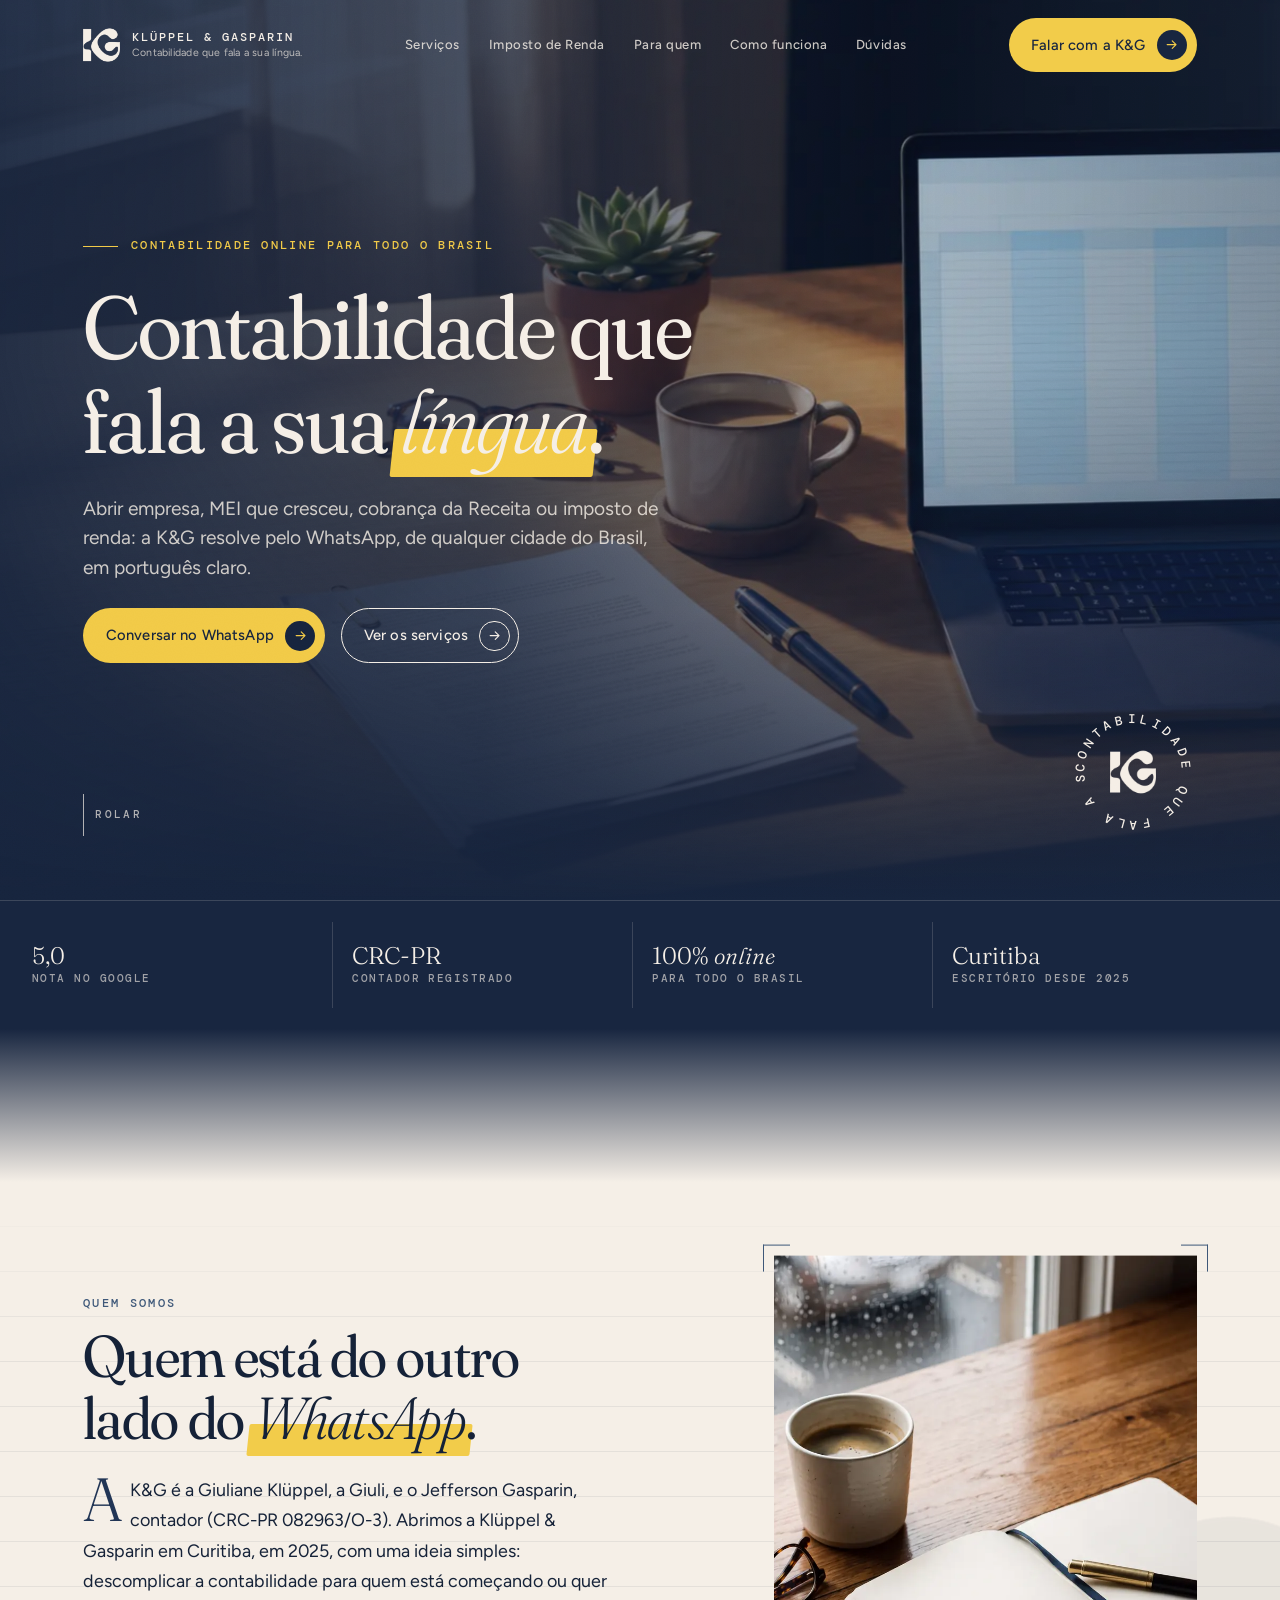
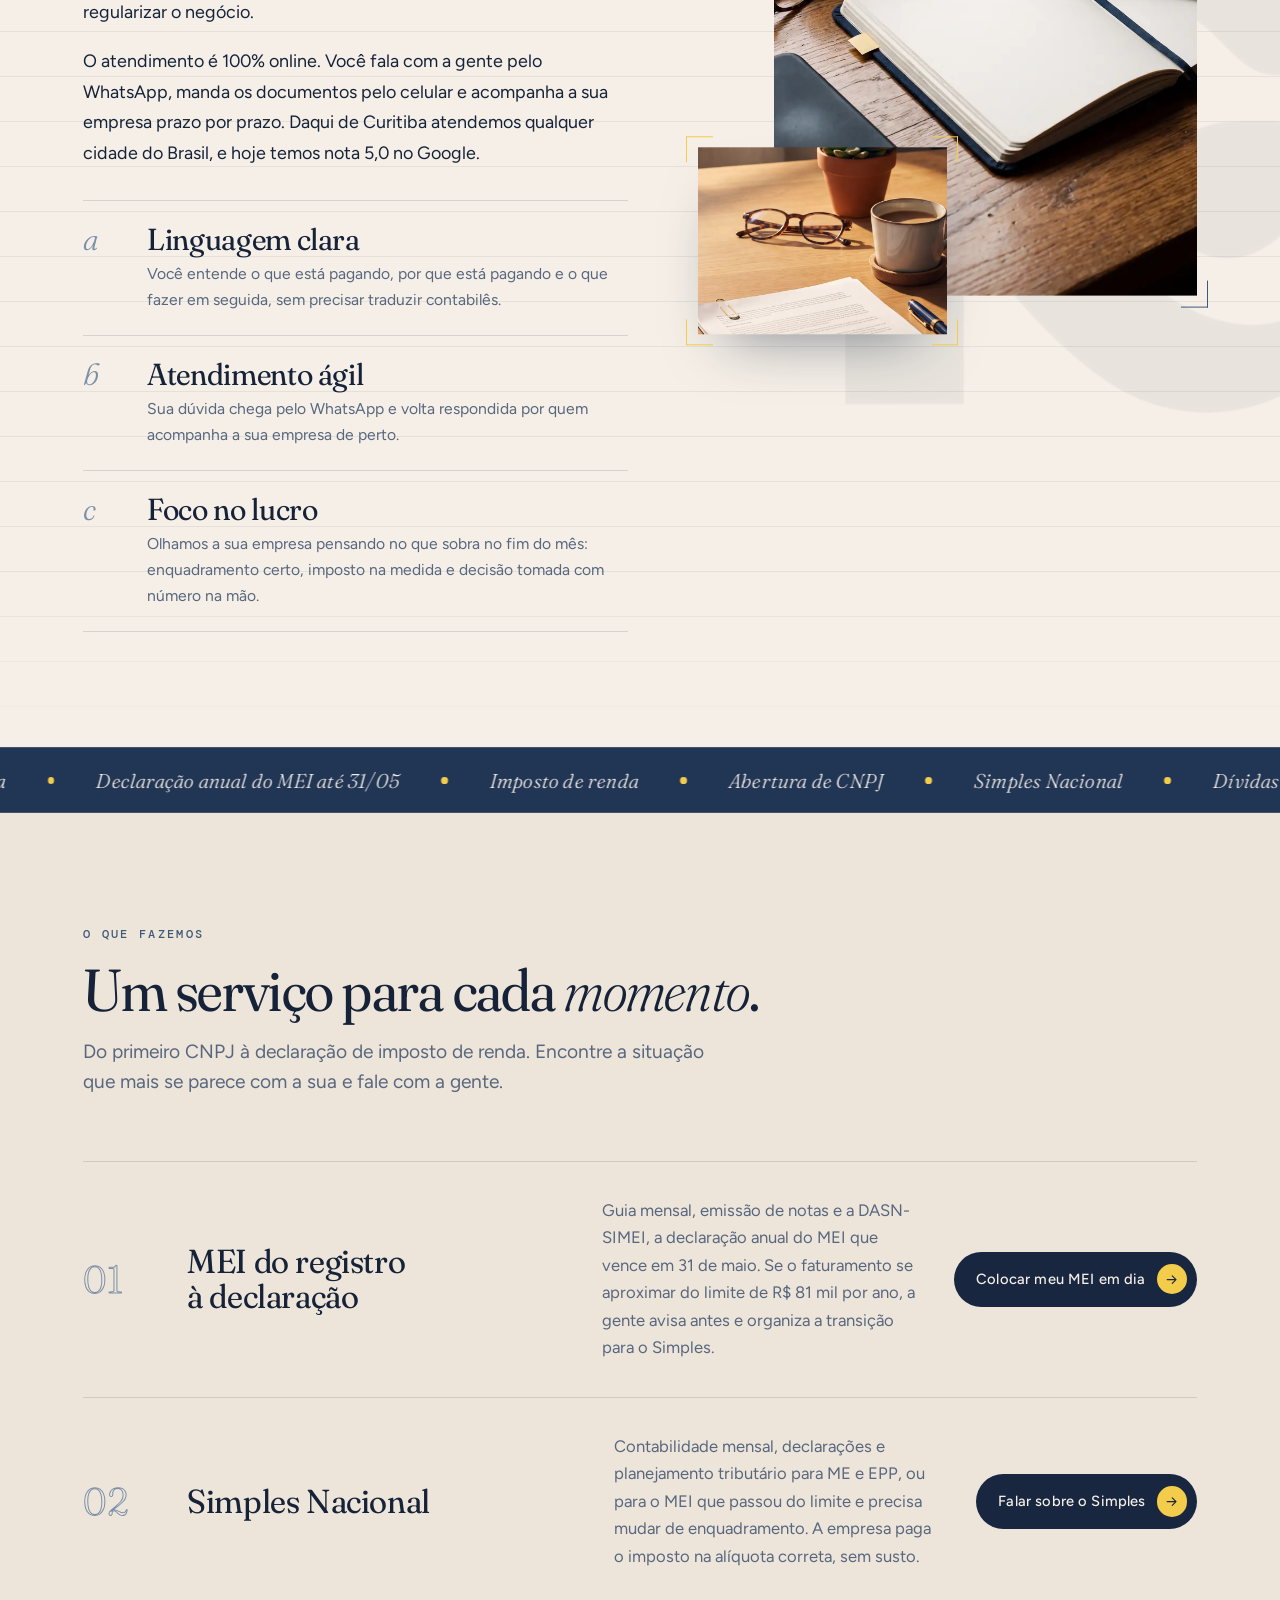
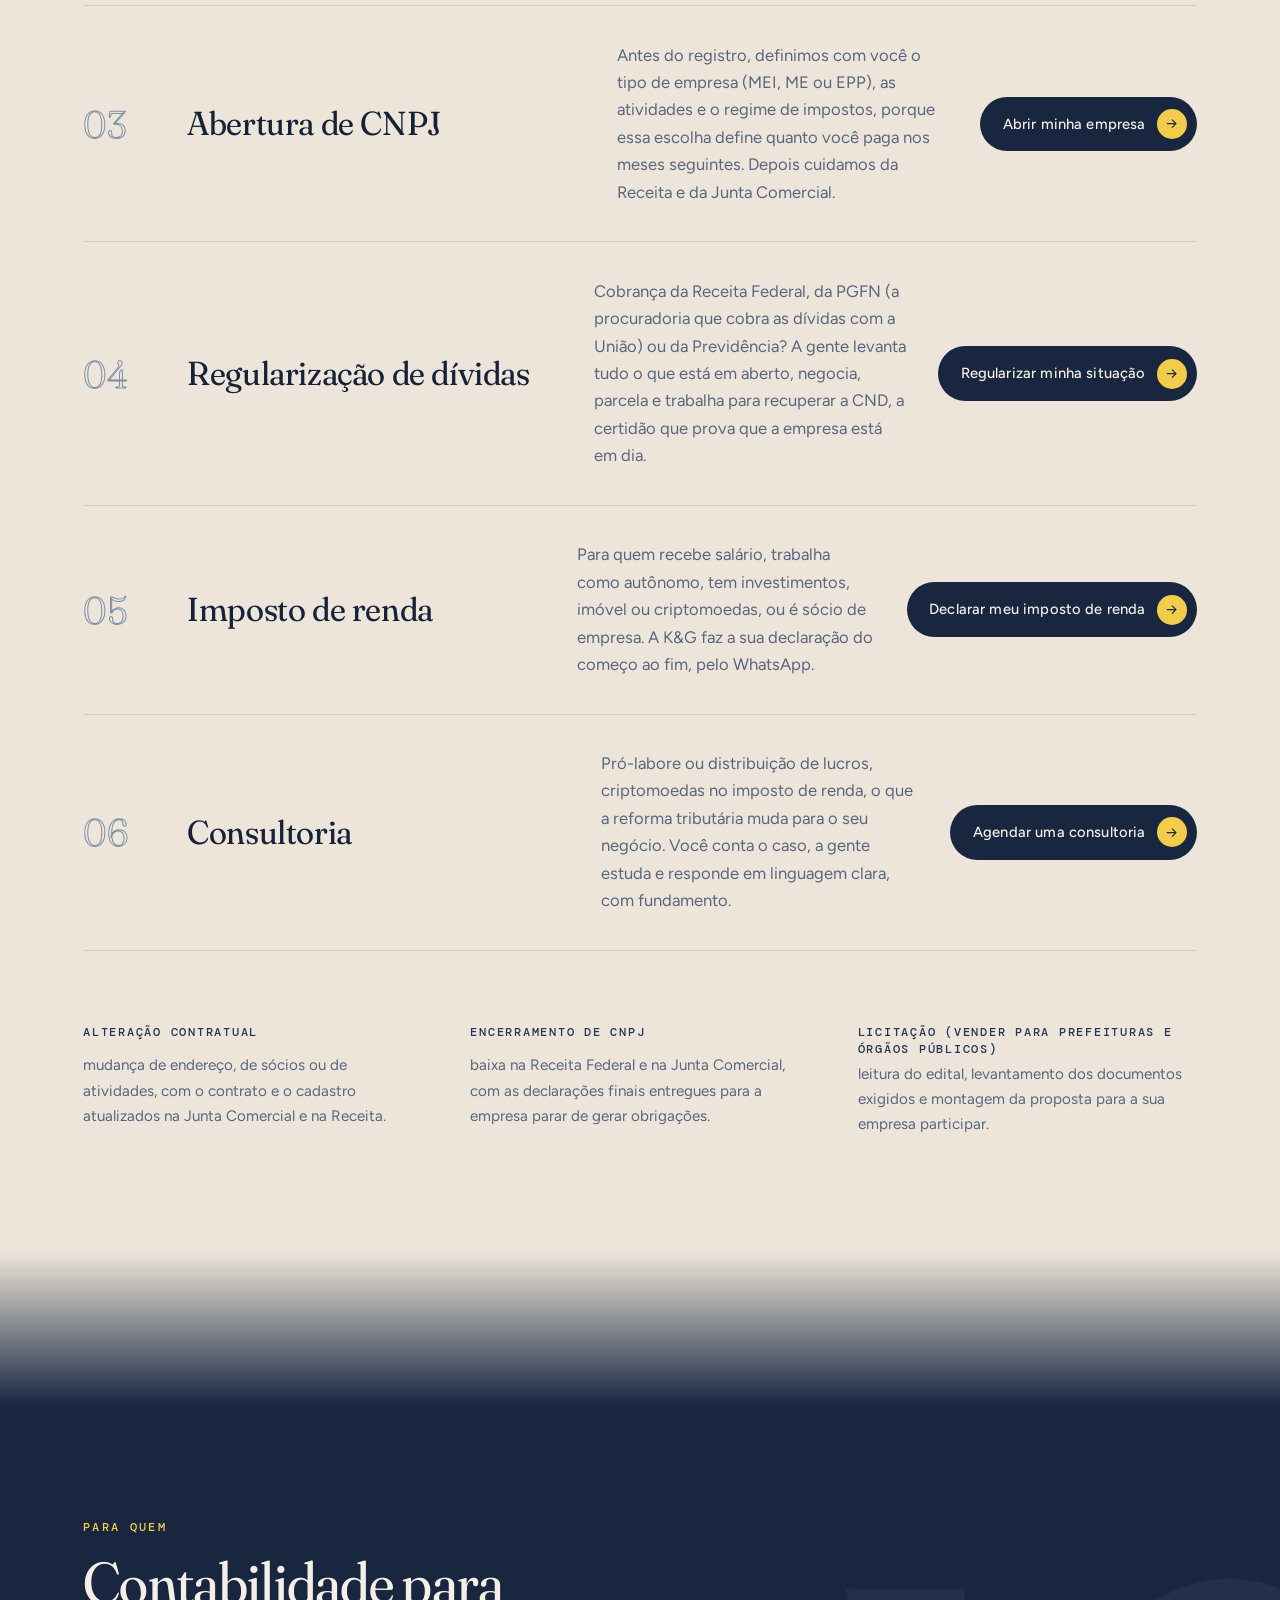
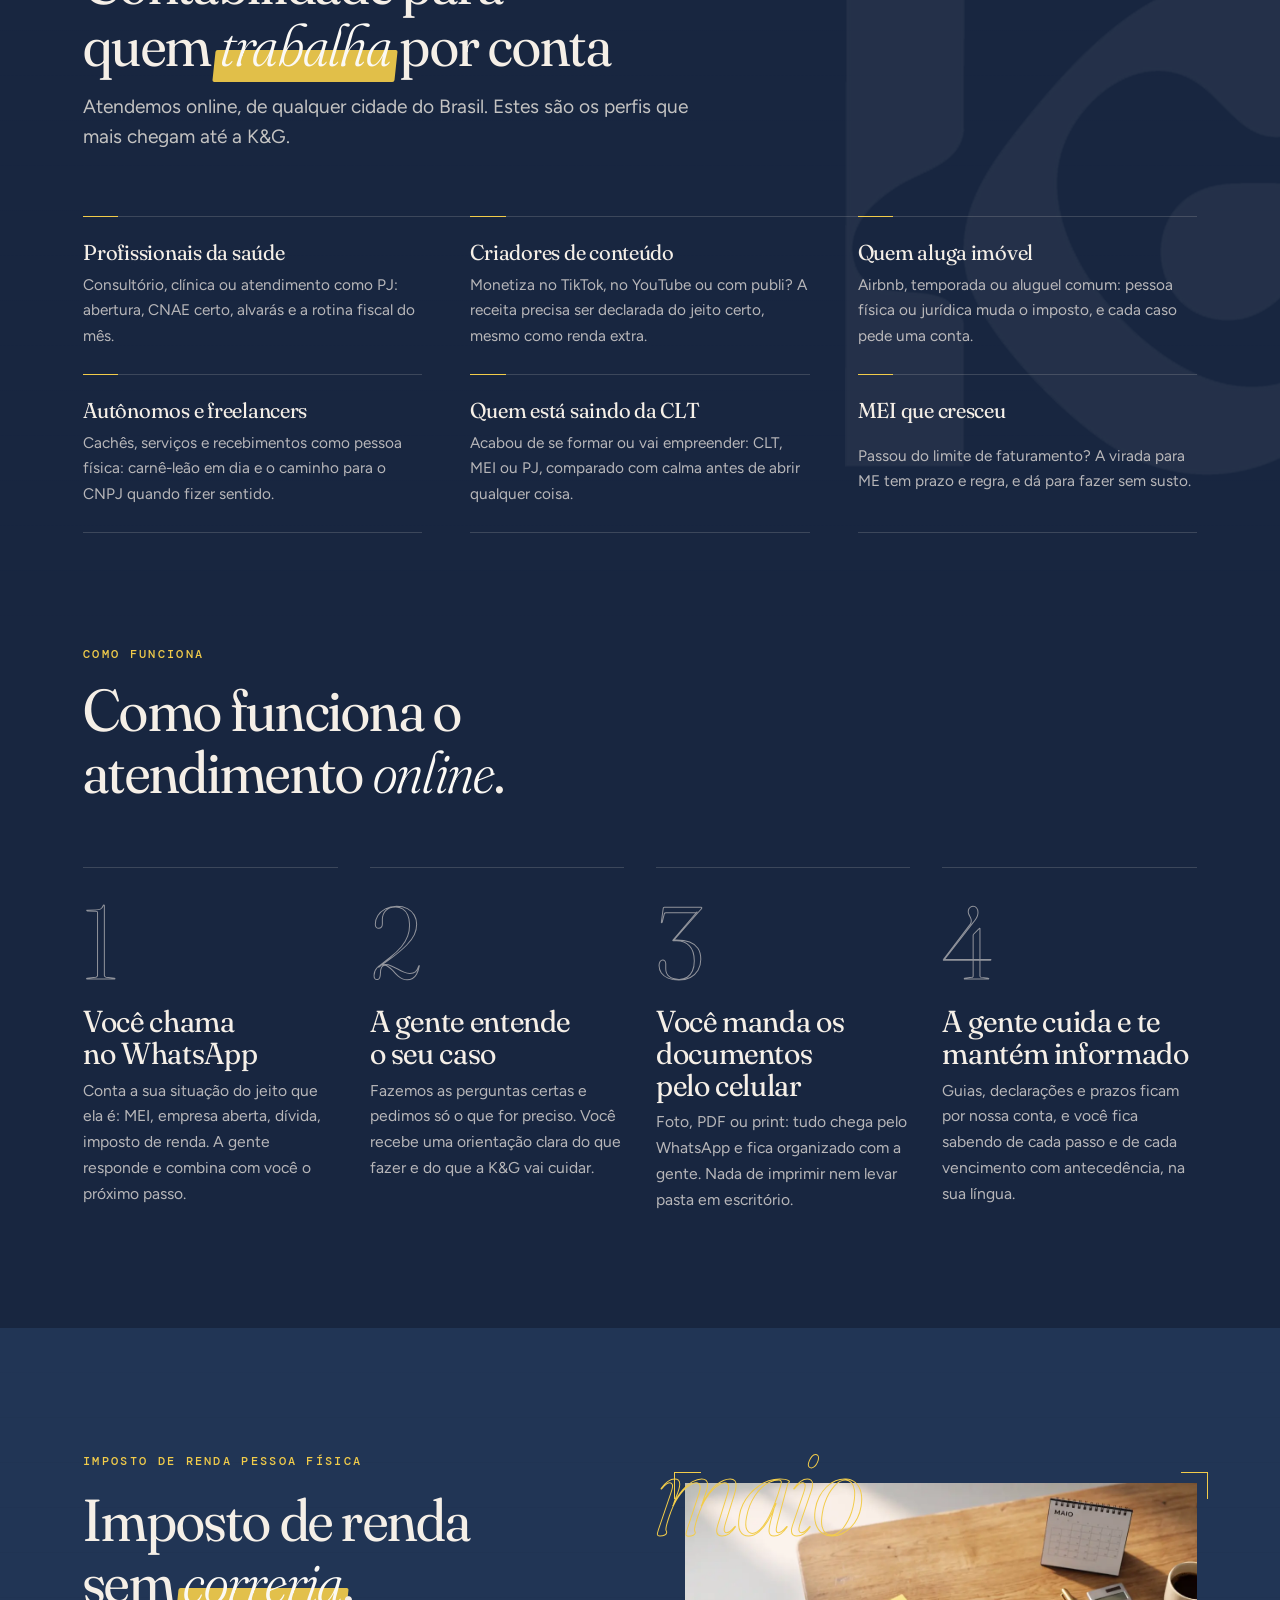
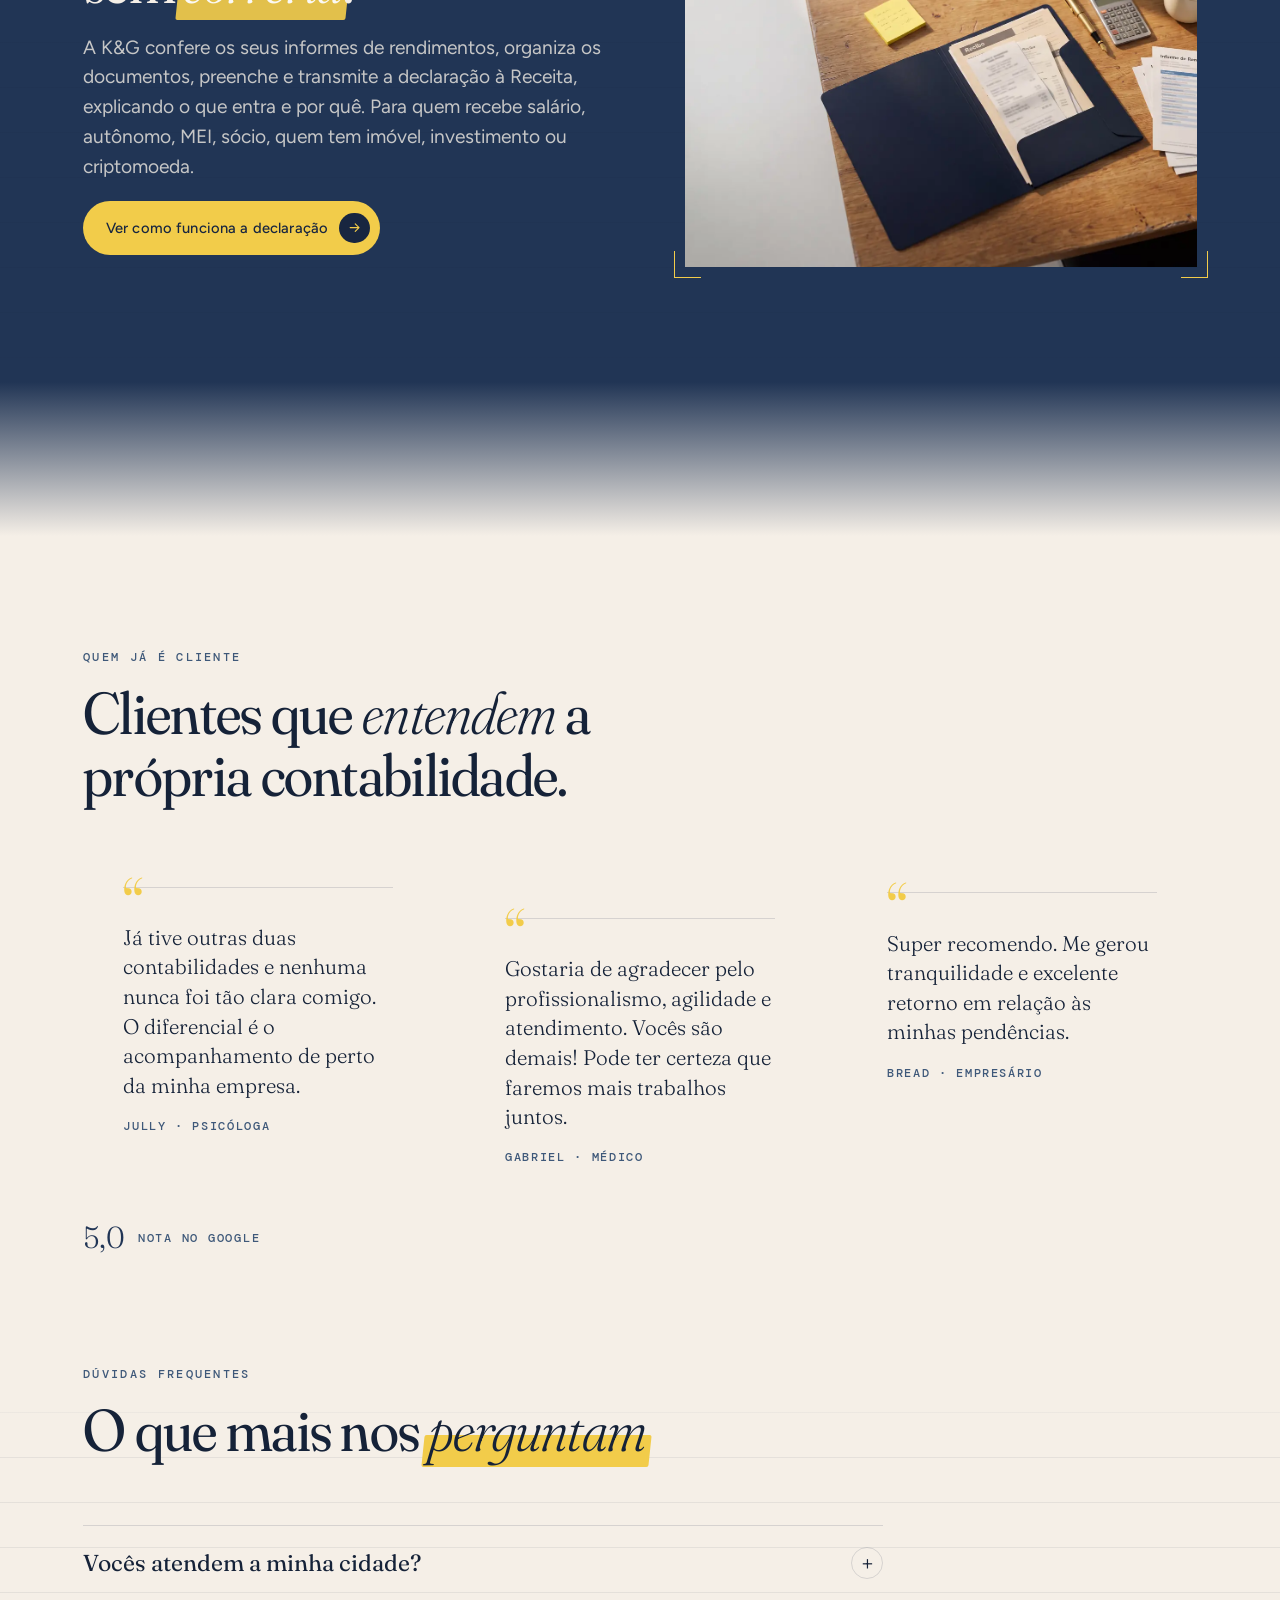
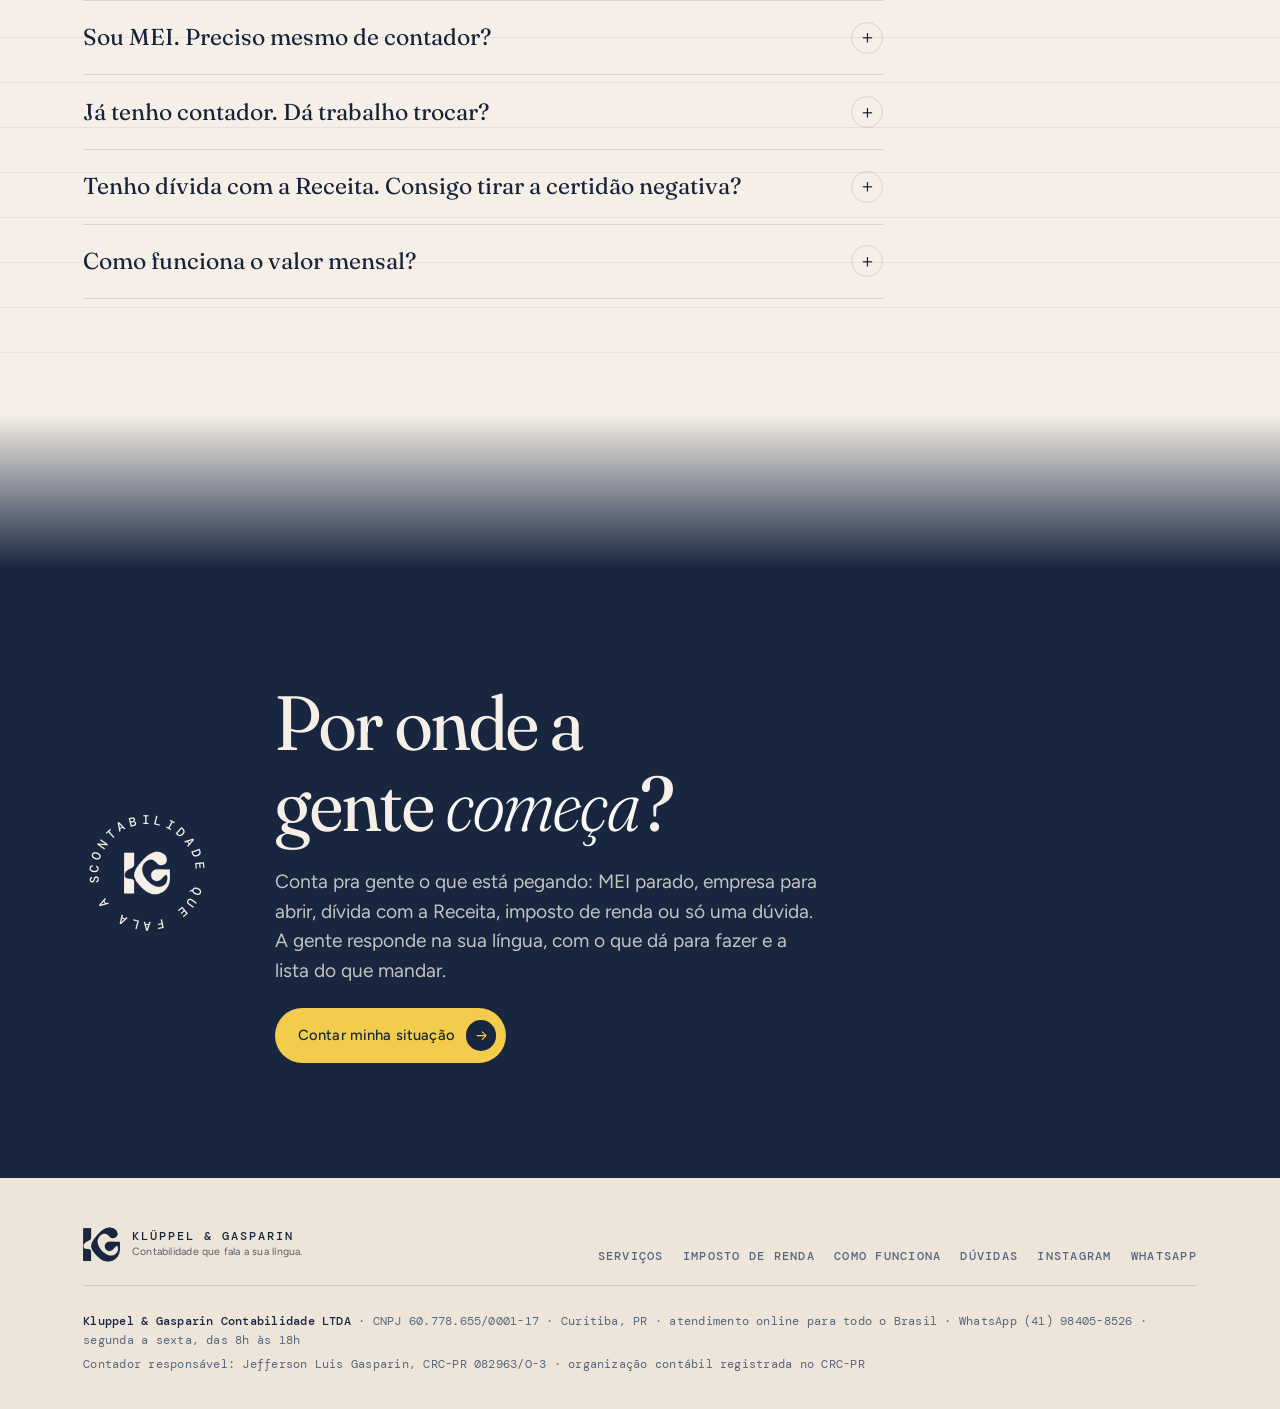
==== index.html @ c451a46c "Site K&G Contabilidade: home e página de Imposto de Renda Co-Authored-By: Claude Fable 5.1 <noreply@" ====
<!DOCTYPE html>
<html lang="pt-BR" class="no-js">
<head>
<meta charset="utf-8">
<meta name="viewport" content="width=device-width, initial-scale=1, viewport-fit=cover">
<title>Klüppel &amp; Gasparin | Contabilidade online, MEI e Simples</title>
<meta name="description" content="Contabilidade que fala a sua língua. CNPJ, MEI, Simples Nacional, dívidas com a Receita e imposto de renda, com atendimento online para todo o Brasil.">
<meta name="robots" content="noindex, nofollow">
<link rel="canonical" href="https://www.kgcontabilidade.com/">
<meta property="og:type" content="website">
<meta property="og:locale" content="pt_BR">
<meta property="og:site_name" content="Klüppel &amp; Gasparin Contabilidade">
<meta property="og:title" content="Klüppel &amp; Gasparin | Contabilidade online, MEI e Simples">
<meta property="og:description" content="Contabilidade que fala a sua língua. CNPJ, MEI, Simples Nacional, dívidas com a Receita e imposto de renda, com atendimento online para todo o Brasil.">
<meta property="og:image" content="https://www.kgcontabilidade.com/assets/img/og.jpg">
<meta property="og:url" content="https://www.kgcontabilidade.com/">
<meta name="twitter:card" content="summary_large_image">
<meta name="theme-color" content="#182640">
<link rel="icon" href="./assets/img/favicon.png" type="image/png">
<link rel="preconnect" href="https://fonts.googleapis.com">
<link rel="preconnect" href="https://fonts.gstatic.com" crossorigin>
<link rel="stylesheet" href="https://fonts.googleapis.com/css2?family=Fraunces:ital,opsz,wght,SOFT@0,9..144,300..600,0..100;1,9..144,300..600,0..100&family=Figtree:wght@400;500;600&family=DM+Mono:wght@400;500&display=swap">
<link rel="stylesheet" href="./assets/site.css">
<script>document.documentElement.classList.replace('no-js','js')</script>
<script type="application/ld+json">{"@context":"https://schema.org","@type":"AccountingService","name":"Klüppel & Gasparin Contabilidade","legalName":"Kluppel & Gasparin Contabilidade LTDA","url":"https://www.kgcontabilidade.com/","telephone":"+55 41 98405-8526","areaServed":"BR","address":{"@type":"PostalAddress","addressLocality":"Curitiba","addressRegion":"PR","addressCountry":"BR"},"sameAs":["https://www.instagram.com/kg.contabilidade/"]}</script>
</head>
<body>
<div class="grao" aria-hidden="true"></div>
<div class="intro" aria-hidden="true"><div><img class="mono" src="./assets/img/monograma-marfim.png" alt=""><i></i></div></div>
<header class="topo">
  <div class="wrap">
    <a class="logo" href="./" aria-label="Klüppel &amp; Gasparin Contabilidade, início">
      <img src="./assets/img/monograma-marfim.png" alt="">
      <b>Klüppel &amp; Gasparin<small>Contabilidade que fala a sua língua.</small></b>
    </a>
    <nav class="menu" aria-label="Seções">
      <a href="./#servicos">Serviços</a>
      <a href="./imposto-de-renda/">Imposto de Renda</a>
      <a href="./#para-quem">Para quem</a>
      <a href="./#como-funciona">Como funciona</a>
      <a href="./#duvidas">Dúvidas</a>
    </nav>
    <a href="https://wa.me/5541984058526?text=Oi%2C%20K%26G%21%20Quero%20conversar%20sobre%20a%20contabilidade%20do%20meu%20neg%C3%B3cio." class="btn btn-amarelo" target="_blank" rel="noopener">Falar com a K&amp;G<i><svg viewBox="0 0 24 24" fill="none" stroke="currentColor" stroke-width="1.8" stroke-linecap="round" stroke-linejoin="round"><path d="M5 12h14M13 6l6 6-6 6"/></svg></i></a>
  </div>
</header>

<main>
<section class="hero" id="inicio">
  <div class="hero-foto"><picture><source media="(max-width: 760px)" srcset="./assets/img/hero-celular.webp" type="image/webp"><source media="(max-width: 760px)" srcset="./assets/img/hero-celular.jpg"><source srcset="./assets/img/hero-2560.webp 2560w, ./assets/img/hero-1600.webp 1600w" sizes="100vw" type="image/webp"><img src="./assets/img/hero-2560.jpg" srcset="./assets/img/hero-2560.jpg 2560w, ./assets/img/hero-1600.jpg 1600w" sizes="100vw" alt="Mesa de trabalho com notebook aberto numa planilha, documentos, caneta e café" fetchpriority="high"></picture></div>
  <div class="hero-veu"></div>
  <div class="wrap">
    <p class="rotulo">Contabilidade online para todo o Brasil</p>
    <h1>Contabilidade que fala a sua <em class="marca">língua</em>.</h1>
    <p class="lead">Abrir empresa, MEI que cresceu, cobrança da Receita ou imposto de renda: a K&amp;G resolve pelo WhatsApp, de qualquer cidade do Brasil, em português claro.</p>
    <div class="hero-acoes">
      <a href="https://wa.me/5541984058526?text=Oi%2C%20K%26G%21%20Cheguei%20pelo%20site%20e%20ainda%20n%C3%A3o%20sei%20em%20qual%20servi%C3%A7o%20o%20meu%20caso%20se%20encaixa.%20Posso%20contar%20a%20minha%20situa%C3%A7%C3%A3o%20para%20voc%C3%AAs%20me%20orientarem%3F" class="btn btn-amarelo" target="_blank" rel="noopener">Conversar no WhatsApp<i><svg viewBox="0 0 24 24" fill="none" stroke="currentColor" stroke-width="1.8" stroke-linecap="round" stroke-linejoin="round"><path d="M5 12h14M13 6l6 6-6 6"/></svg></i></a>
      <a href="#servicos" class="btn btn-linha">Ver os serviços<i><svg viewBox="0 0 24 24" fill="none" stroke="currentColor" stroke-width="1.8" stroke-linecap="round" stroke-linejoin="round"><path d="M5 12h14M13 6l6 6-6 6"/></svg></i></a>
    </div>
    <div class="hero-pe">
      <div class="rolar"><i></i>rolar</div>
      <div class="selo" aria-hidden="true"><svg viewBox="0 0 100 100"><defs><path id="selo-c" d="M50,50 m-38,0 a38,38 0 1,1 76,0 a38,38 0 1,1 -76,0"/></defs><text><textPath href="#selo-c">contabilidade que fala a sua língua · online · todo o brasil · </textPath></text></svg><img src="./assets/img/monograma-marfim.png" alt=""></div>
    </div>
  </div>
</section>
<div class="prova" aria-label="Credenciais">
  <div class="wrap">
    <div><b>5,0</b><span>nota no Google</span></div>
    <div><b>CRC-PR</b><span>contador registrado</span></div>
    <div><b>100% <em class="marca">online</em></b><span>para todo o Brasil</span></div>
    <div><b>Curitiba</b><span>escritório desde 2025</span></div>
  </div>
</div>

<div class="faixa to-claro"></div>

<section class="bloco claro razao manifesto" id="quem-somos">
  <div class="monograma" aria-hidden="true"></div>
  <div class="wrap">
    <div class="reveal">
      <p class="rotulo">quem somos</p>
      <h2 style="margin:.8rem 0 1.6rem">Quem está do outro lado do <em class="marca">WhatsApp</em>.</h2>
      <div class="manifesto-texto"><p>A K&amp;G é a Giuliane Klüppel, a Giuli, e o Jefferson Gasparin, contador (CRC-PR 082963/O-3). Abrimos a Klüppel &amp; Gasparin em Curitiba, em 2025, com uma ideia simples: descomplicar a contabilidade para quem está começando ou quer regularizar o negócio.</p><p>O atendimento é 100% online. Você fala com a gente pelo WhatsApp, manda os documentos pelo celular e acompanha a sua empresa prazo por prazo. Daqui de Curitiba atendemos qualquer cidade do Brasil, e hoje temos nota 5,0 no Google.</p></div>
      <div class="pilares" style="margin-top:2rem"><div class="pilar reveal d1"><i>a</i><div><h3>Linguagem clara</h3><p>Você entende o que está pagando, por que está pagando e o que fazer em seguida, sem precisar traduzir contabilês.</p></div></div><div class="pilar reveal d2"><i>b</i><div><h3>Atendimento ágil</h3><p>Sua dúvida chega pelo WhatsApp e volta respondida por quem acompanha a sua empresa de perto.</p></div></div><div class="pilar reveal d3"><i>c</i><div><h3>Foco no lucro</h3><p>Olhamos a sua empresa pensando no que sobra no fim do mês: enquadramento certo, imposto na medida e decisão tomada com número na mão.</p></div></div></div>
    </div>
    <div class="fotos reveal d1">
      <div class="moldura principal" data-parallax="-0.03"><i></i><picture><source srcset="./assets/img/quem-somos-1400.webp 1400w, ./assets/img/quem-somos-900.webp 900w" sizes="(max-width: 860px) 90vw, 30rem" type="image/webp"><img src="./assets/img/quem-somos-1400.jpg" srcset="./assets/img/quem-somos-1400.jpg 1400w, ./assets/img/quem-somos-900.jpg 900w" sizes="(max-width: 860px) 90vw, 30rem" alt="Caderno aberto com caneta, café e óculos numa mesa de madeira perto da janela" loading="lazy"></picture></div>
      <div class="moldura detalhe" data-parallax="0.05"><i></i><picture><source srcset="./assets/img/detalhe-1000.webp 1000w" sizes="18rem" type="image/webp"><img src="./assets/img/detalhe-1000.jpg" srcset="./assets/img/detalhe-1000.jpg 1000w" sizes="18rem" alt="Óculos de leitura e xícara de café sobre a mesa" loading="lazy"></picture></div>
    </div>
  </div>
</section>

<div class="letreiro" aria-hidden="true"><div class="letreiro-faixa"><span>MEI em dia</span><span>Declaração anual do MEI até 31/05</span><span>Imposto de renda</span><span>Abertura de CNPJ</span><span>Simples Nacional</span><span>Dívidas com a Receita</span><span>Certidão negativa</span><span>Troca de contador</span><span>Reforma tributária</span><span>Salário do sócio e lucros</span></div></div>

<section class="bloco servicos" id="servicos" style="background:var(--marfim-2)">
  <div class="wrap">
    <div class="cabeca reveal">
      <p class="rotulo">o que fazemos</p>
      <h2>Um serviço para cada <em class="marca">momento</em>.</h2>
      <p class="lead">Do primeiro CNPJ à declaração de imposto de renda. Encontre a situação que mais se parece com a sua e fale com a gente.</p>
    </div>
    <div class="servicos-lista"><div class="servico reveal"><span class="num">01</span><h3>MEI do registro à declaração</h3><p>Guia mensal, emissão de notas e a DASN-SIMEI, a declaração anual do MEI que vence em 31 de maio. Se o faturamento se aproximar do limite de R$ 81 mil por ano, a gente avisa antes e organiza a transição para o Simples.</p><a href="https://wa.me/5541984058526?text=Oi%2C%20K%26G%21%20Sou%20MEI%20e%20quero%20manter%20tudo%20em%20dia%20%28guias%2C%20notas%20e%20declara%C3%A7%C3%A3o%20anual%29.%20Como%20funciona%20o%20acompanhamento%20mensal%20de%20voc%C3%AAs%3F" class="btn btn-escuro" target="_blank" rel="noopener">Colocar meu MEI em dia<i><svg viewBox="0 0 24 24" fill="none" stroke="currentColor" stroke-width="1.8" stroke-linecap="round" stroke-linejoin="round"><path d="M5 12h14M13 6l6 6-6 6"/></svg></i></a></div><div class="servico reveal"><span class="num">02</span><h3>Simples Nacional</h3><p>Contabilidade mensal, declarações e planejamento tributário para ME e EPP, ou para o MEI que passou do limite e precisa mudar de enquadramento. A empresa paga o imposto na alíquota correta, sem susto.</p><a href="https://wa.me/5541984058526?text=Oi%2C%20K%26G%21%20Preciso%20de%20contabilidade%20mensal%20para%20uma%20empresa%20do%20Simples%20Nacional.%20Como%20funciona%20o%20acompanhamento%20de%20voc%C3%AAs%3F" class="btn btn-escuro" target="_blank" rel="noopener">Falar sobre o Simples<i><svg viewBox="0 0 24 24" fill="none" stroke="currentColor" stroke-width="1.8" stroke-linecap="round" stroke-linejoin="round"><path d="M5 12h14M13 6l6 6-6 6"/></svg></i></a></div><div class="servico reveal"><span class="num">03</span><h3>Abertura de CNPJ</h3><p>Antes do registro, definimos com você o tipo de empresa (MEI, ME ou EPP), as atividades e o regime de impostos, porque essa escolha define quanto você paga nos meses seguintes. Depois cuidamos da Receita e da Junta Comercial.</p><a href="https://wa.me/5541984058526?text=Oi%2C%20K%26G%21%20Quero%20abrir%20uma%20empresa%20e%20preciso%20de%20orienta%C3%A7%C3%A3o%20sobre%20MEI%2C%20ME%20ou%20EPP." class="btn btn-escuro" target="_blank" rel="noopener">Abrir minha empresa<i><svg viewBox="0 0 24 24" fill="none" stroke="currentColor" stroke-width="1.8" stroke-linecap="round" stroke-linejoin="round"><path d="M5 12h14M13 6l6 6-6 6"/></svg></i></a></div><div class="servico reveal"><span class="num">04</span><h3>Regularização de dívidas</h3><p>Cobrança da Receita Federal, da PGFN (a procuradoria que cobra as dívidas com a União) ou da Previdência? A gente levanta tudo o que está em aberto, negocia, parcela e trabalha para recuperar a CND, a certidão que prova que a empresa está em dia.</p><a href="https://wa.me/5541984058526?text=Oi%2C%20K%26G%21%20Tenho%20pend%C3%AAncias%20com%20a%20Receita%20e%20quero%20regularizar%20a%20situa%C3%A7%C3%A3o%20da%20minha%20empresa." class="btn btn-escuro" target="_blank" rel="noopener">Regularizar minha situação<i><svg viewBox="0 0 24 24" fill="none" stroke="currentColor" stroke-width="1.8" stroke-linecap="round" stroke-linejoin="round"><path d="M5 12h14M13 6l6 6-6 6"/></svg></i></a></div><div class="servico destaque reveal"><span class="num">05</span><h3>Imposto de renda</h3><p>Para quem recebe salário, trabalha como autônomo, tem investimentos, imóvel ou criptomoedas, ou é sócio de empresa. A K&amp;G faz a sua declaração do começo ao fim, pelo WhatsApp.</p><a href="./imposto-de-renda/" class="btn btn-escuro">Declarar meu imposto de renda<i><svg viewBox="0 0 24 24" fill="none" stroke="currentColor" stroke-width="1.8" stroke-linecap="round" stroke-linejoin="round"><path d="M5 12h14M13 6l6 6-6 6"/></svg></i></a></div><div class="servico reveal"><span class="num">06</span><h3>Consultoria</h3><p>Pró-labore ou distribuição de lucros, criptomoedas no imposto de renda, o que a reforma tributária muda para o seu negócio. Você conta o caso, a gente estuda e responde em linguagem clara, com fundamento.</p><a href="https://wa.me/5541984058526?text=Oi%2C%20K%26G%21%20Tenho%20uma%20d%C3%BAvida%20sobre%20impostos%20e%20quero%20agendar%20uma%20consultoria." class="btn btn-escuro" target="_blank" rel="noopener">Agendar uma consultoria<i><svg viewBox="0 0 24 24" fill="none" stroke="currentColor" stroke-width="1.8" stroke-linecap="round" stroke-linejoin="round"><path d="M5 12h14M13 6l6 6-6 6"/></svg></i></a></div></div>
    <div class="compactos reveal"><div><b>Alteração contratual</b><span>mudança de endereço, de sócios ou de atividades, com o contrato e o cadastro atualizados na Junta Comercial e na Receita.</span></div><div><b>Encerramento de CNPJ</b><span>baixa na Receita Federal e na Junta Comercial, com as declarações finais entregues para a empresa parar de gerar obrigações.</span></div><div><b>Licitação (vender para prefeituras e órgãos públicos)</b><span>leitura do edital, levantamento dos documentos exigidos e montagem da proposta para a sua empresa participar.</span></div></div>
  </div>
</section>

<div class="faixa" style="background:linear-gradient(180deg,var(--marfim-2),var(--navy))"></div>
<section class="bloco escuro razao" id="para-quem">
  <div class="monograma" aria-hidden="true"></div>
  <div class="wrap">
    <div class="cabeca reveal">
      <p class="rotulo">para quem</p>
      <h2>Contabilidade para quem <em class="marca">trabalha</em> por conta</h2>
      <p class="lead">Atendemos online, de qualquer cidade do Brasil. Estes são os perfis que mais chegam até a K&amp;G.</p>
    </div>
    <div class="perfis"><div class="perfil reveal d0"><h3>Profissionais da saúde</h3><p>Consultório, clínica ou atendimento como PJ: abertura, CNAE certo, alvarás e a rotina fiscal do mês.</p></div><div class="perfil reveal d1"><h3>Criadores de conteúdo</h3><p>Monetiza no TikTok, no YouTube ou com publi? A receita precisa ser declarada do jeito certo, mesmo como renda extra.</p></div><div class="perfil reveal d2"><h3>Quem aluga imóvel</h3><p>Airbnb, temporada ou aluguel comum: pessoa física ou jurídica muda o imposto, e cada caso pede uma conta.</p></div><div class="perfil reveal d0"><h3>Autônomos e freelancers</h3><p>Cachês, serviços e recebimentos como pessoa física: carnê-leão em dia e o caminho para o CNPJ quando fizer sentido.</p></div><div class="perfil reveal d1"><h3>Quem está saindo da CLT</h3><p>Acabou de se formar ou vai empreender: CLT, MEI ou PJ, comparado com calma antes de abrir qualquer coisa.</p></div><div class="perfil reveal d2"><h3>MEI que cresceu</h3><p>Passou do limite de faturamento? A virada para ME tem prazo e regra, e dá para fazer sem susto.</p></div></div>
  </div>
</section>

<section class="bloco escuro como" id="como-funciona" style="padding-top:0">
  <div class="wrap">
    <div class="cabeca reveal">
      <p class="rotulo">como funciona</p>
      <h2>Como funciona o atendimento <em class="marca">online</em>.</h2>
    </div>
    <div class="passos"><div class="passo reveal d0"><i>1</i><h3>Você chama no WhatsApp</h3><p>Conta a sua situação do jeito que ela é: MEI, empresa aberta, dívida, imposto de renda. A gente responde e combina com você o próximo passo.</p></div><div class="passo reveal d1"><i>2</i><h3>A gente entende o seu caso</h3><p>Fazemos as perguntas certas e pedimos só o que for preciso. Você recebe uma orientação clara do que fazer e do que a K&amp;G vai cuidar.</p></div><div class="passo reveal d2"><i>3</i><h3>Você manda os documentos pelo celular</h3><p>Foto, PDF ou print: tudo chega pelo WhatsApp e fica organizado com a gente. Nada de imprimir nem levar pasta em escritório.</p></div><div class="passo reveal d3"><i>4</i><h3>A gente cuida e te mantém informado</h3><p>Guias, declarações e prazos ficam por nossa conta, e você fica sabendo de cada passo e de cada vencimento com antecedência, na sua língua.</p></div></div>
  </div>
</section>

<section class="bloco escuro razao irpf" id="imposto-de-renda" style="background:var(--navy-2)">
  <div class="wrap">
    <div class="irpf-texto reveal">
      <p class="rotulo">Imposto de renda pessoa física</p>
      <h2>Imposto de renda sem <em class="marca">correria</em>.</h2>
      <p class="lead">A K&amp;G confere os seus informes de rendimentos, organiza os documentos, preenche e transmite a declaração à Receita, explicando o que entra e por quê. Para quem recebe salário, autônomo, MEI, sócio, quem tem imóvel, investimento ou criptomoeda.</p>
      <div><a href="./imposto-de-renda/" class="btn btn-amarelo">Ver como funciona a declaração<i><svg viewBox="0 0 24 24" fill="none" stroke="currentColor" stroke-width="1.8" stroke-linecap="round" stroke-linejoin="round"><path d="M5 12h14M13 6l6 6-6 6"/></svg></i></a></div>
    </div>
    <div class="irpf-foto moldura reveal d1"><i></i><span class="palavra" aria-hidden="true">maio</span><picture><source srcset="./assets/img/irpf-1600.webp 1600w" sizes="(max-width: 900px) 92vw, 36rem" type="image/webp"><img src="./assets/img/irpf-1600.jpg" srcset="./assets/img/irpf-1600.jpg 1600w" sizes="(max-width: 900px) 92vw, 36rem" alt="Pasta azul com recibos, calculadora, calendário de maio e informe de rendimentos sobre a mesa" loading="lazy"></picture></div>
  </div>
</section>

<div class="faixa" style="background:linear-gradient(180deg,var(--navy-2),var(--marfim))"></div>
<section class="bloco claro depoimentos" id="depoimentos">
  <div class="wrap">
    <div class="cabeca reveal">
      <p class="rotulo">quem já é cliente</p>
      <h2>Clientes que <em class="marca">entendem</em> a própria contabilidade.</h2>
    </div>
    <div class="depos"><blockquote class="depo reveal d0"><p>Já tive outras duas contabilidades e nenhuma nunca foi tão clara comigo. O diferencial é o acompanhamento de perto da minha empresa.</p><footer>Jully · Psicóloga</footer></blockquote><blockquote class="depo reveal d1"><p>Gostaria de agradecer pelo profissionalismo, agilidade e atendimento. Vocês são demais! Pode ter certeza que faremos mais trabalhos juntos.</p><footer>Gabriel · Médico</footer></blockquote><blockquote class="depo reveal d2"><p>Super recomendo. Me gerou tranquilidade e excelente retorno em relação às minhas pendências.</p><footer>Bread · Empresário</footer></blockquote></div>
    <div class="nota-google reveal"><b>5,0</b> nota no Google</div>
  </div>
</section>

<section class="bloco claro razao" id="duvidas" style="padding-top:0">
  <div class="wrap">
    <div class="cabeca reveal">
      <p class="rotulo">dúvidas frequentes</p>
      <h2>O que mais nos <em class="marca">perguntam</em></h2>
    </div>
    <div class="faq">
<details><summary>Vocês atendem a minha cidade?<i></i></summary><div class="resp">Sim. A K&amp;G fica em Curitiba e atende 100% online, para qualquer cidade do Brasil. Tudo acontece pelo WhatsApp, sem você ir a um escritório.</div></details>
<details><summary>Sou MEI. Preciso mesmo de contador?<i></i></summary><div class="resp">A lei não obriga: o MEI pode pagar sozinho a guia mensal (o DAS) e entregar a DASN-SIMEI, a declaração anual que vence em 31 de maio. O problema costuma aparecer quando passa um prazo, uma nota sai errada ou o faturamento passa de R$ 81 mil por ano e o MEI precisa virar ME, trocando a guia fixa por um percentual sobre o faturamento. O acompanhamento existe para você não descobrir isso tarde: você foca no trabalho e a gente cuida do resto.</div></details>
<details><summary>Já tenho contador. Dá trabalho trocar?<i></i></summary><div class="resp">Dá menos trabalho do que parece. Você avisa o escritório atual, a gente lista o que precisa receber (documentos, acessos e declarações já entregues) e cuida da transição a partir do mês combinado, enquanto a sua empresa segue com as obrigações em dia.</div></details>
<details><summary>Tenho dívida com a Receita. Consigo tirar a certidão negativa?<i></i></summary><div class="resp">A CND, certidão negativa de débitos, sai quando não há pendência em aberto. Com a dívida parcelada, as parcelas em dia e nenhuma outra pendência (como declaração atrasada), a Receita pode emitir a certidão positiva com efeito de negativa, que vale para os mesmos fins. A gente levanta o que existe na Receita, na PGFN e na Previdência, confere cada cobrança antes de qualquer pagamento, monta a negociação e acompanha o processo com você.</div></details>
<details><summary>Como funciona o valor mensal?<i></i></summary><div class="resp">Depende do que a sua empresa precisa: MEI ou Simples Nacional, com ou sem funcionário, com ou sem pendência para regularizar. A gente conversa, entende o caso e te passa uma proposta clara, sem letra miúda, antes de qualquer compromisso.</div></details>
</div>
  </div>
</section>

<div class="faixa to-escuro"></div>
<section class="bloco escuro final" id="contato">
  <div class="wrap">
    <div class="selo" aria-hidden="true"><svg viewBox="0 0 100 100"><defs><path id="selo-c" d="M50,50 m-38,0 a38,38 0 1,1 76,0 a38,38 0 1,1 -76,0"/></defs><text><textPath href="#selo-c">contabilidade que fala a sua língua · online · todo o brasil · </textPath></text></svg><img src="./assets/img/monograma-marfim.png" alt=""></div>
    <div class="final-texto reveal">
      <h2>Por onde a gente <em class="marca">começa</em>?</h2>
      <p class="lead">Conta pra gente o que está pegando: MEI parado, empresa para abrir, dívida com a Receita, imposto de renda ou só uma dúvida. A gente responde na sua língua, com o que dá para fazer e a lista do que mandar.</p>
      <div><a href="https://wa.me/5541984058526?text=Oi%2C%20K%26G%21%20Vim%20pelo%20site%20e%20quero%20saber%20os%20pr%C3%B3ximos%20passos.%20Minha%20situa%C3%A7%C3%A3o%20%C3%A9%3A%20" class="btn btn-amarelo" target="_blank" rel="noopener">Contar minha situação<i><svg viewBox="0 0 24 24" fill="none" stroke="currentColor" stroke-width="1.8" stroke-linecap="round" stroke-linejoin="round"><path d="M5 12h14M13 6l6 6-6 6"/></svg></i></a></div>
    </div>
  </div>
</section>
</main>
<footer class="rodape" id="rodape">
  <div class="wrap">
    <div class="rodape-topo">
      <a class="logo" href="./"><img src="./assets/img/monograma-marinho.png" alt=""><b>Klüppel &amp; Gasparin<small>Contabilidade que fala a sua língua.</small></b></a>
      <nav aria-label="Rodapé">
        <a href="./#servicos">Serviços</a>
        <a href="./imposto-de-renda/">Imposto de Renda</a>
        <a href="./#como-funciona">Como funciona</a>
        <a href="./#duvidas">Dúvidas</a>
        <a href="https://www.instagram.com/kg.contabilidade/" target="_blank" rel="noopener">Instagram</a>
        <a href="https://wa.me/5541984058526?text=Oi%2C%20K%26G%21%20Quero%20conversar%20sobre%20a%20contabilidade%20do%20meu%20neg%C3%B3cio." target="_blank" rel="noopener">WhatsApp</a>
      </nav>
    </div>
    <div class="legal">
      <span><b>Kluppel &amp; Gasparin Contabilidade LTDA</b> · CNPJ 60.778.655/0001-17 · Curitiba, PR · atendimento online para todo o Brasil · WhatsApp (41) 98405-8526 · segunda a sexta, das 8h às 18h</span>
      <span>Contador responsável: Jefferson Luis Gasparin, CRC-PR 082963/O-3 · organização contábil registrada no CRC-PR</span>
    </div>
  </div>
</footer>
<script src="./assets/site.js"></script>
</body>
</html>
---- assets/site.css ----
/* K&G Contabilidade · prévia RK Performance (13/10/2026)
   Paleta medida nos posts da K&G: marinho, ardósia, marfim, amarelo marca-texto.
   Tipografia: Fraunces (display) + Figtree (texto) + DM Mono (rótulos e números). */

:root {
  --navy: #182640;
  --navy-2: #213555;
  --ardosia: #3E5879;
  --ardosia-2: #7A8FA8;
  --marfim: #F5EFE7;
  --marfim-2: #EDE5DA;
  --branco: #FBF9F5;
  --tinta: #152238;
  --cinza: #58677E;
  --fio: rgba(24, 38, 64, .14);
  --fio-claro: rgba(245, 239, 231, .16);
  --amarelo: #F2CC4A;
  --amarelo-2: #E3B92E;
  --display: "Fraunces", "Newsreader", Georgia, serif;
  --texto: "Figtree", "Segoe UI", system-ui, sans-serif;
  --mono: "DM Mono", "IBM Plex Mono", ui-monospace, Consolas, monospace;
  --larg: 76rem;
  --gutter: clamp(1.1rem, 4vw, 3.5rem);
}

* { box-sizing: border-box; }
html { scroll-behavior: smooth; overflow-x: clip; }
body {
  margin: 0; background: var(--navy); color: var(--tinta);
  font: 400 1.04rem/1.65 var(--texto);
  font-variant-numeric: lining-nums;
  -webkit-font-smoothing: antialiased;
}
img, video, svg { max-width: 100%; height: auto; display: block; }
a { color: inherit; text-decoration: none; }
h1, h2, h3, h4 { font-family: var(--display); font-weight: 400; line-height: 1.05; margin: 0; letter-spacing: -.012em; text-wrap: balance; }
h1 { font-size: clamp(2.6rem, 7.2vw, 5.6rem); font-variation-settings: "SOFT" 60, "opsz" 144; }
h2 { font-size: clamp(2.1rem, 4.8vw, 3.7rem); font-variation-settings: "SOFT" 50, "opsz" 120; }
h3 { font-size: clamp(1.35rem, 2.4vw, 1.9rem); font-variation-settings: "SOFT" 40, "opsz" 72; }
p { margin: 0; }
:focus-visible { outline: 2px solid var(--amarelo); outline-offset: 3px; border-radius: 2px; }

/* palavra marcada: itálico com marca-texto amarelo (os posts dela usam isso) */
.marca { font-style: italic; font-weight: 300; position: relative; white-space: nowrap; }
.marca::before {
  content: ""; position: absolute; inset: 58% -.08em -.02em -.1em; z-index: -1;
  background: var(--amarelo); border-radius: 2px; transform: skewX(-6deg) scaleX(0); transform-origin: left;
  transition: transform .9s cubic-bezier(.2, .7, .2, 1) .25s;
}
.in .marca::before, .no-js .marca::before { transform: skewX(-6deg) scaleX(1); }
.escuro .marca::before { opacity: .92; }
.escuro .marca { color: var(--branco); }

.rotulo { font: 500 .72rem/1.3 var(--mono); letter-spacing: .2em; text-transform: uppercase; color: var(--ardosia); }
.escuro .rotulo { color: var(--amarelo); }
.wrap { max-width: var(--larg); margin-inline: auto; padding-inline: var(--gutter); }
.escuro { background: var(--navy); color: var(--marfim); }
.claro { background: var(--marfim); color: var(--tinta); }
.lead { font-size: clamp(1.1rem, 1.5vw, 1.3rem); line-height: 1.55; color: var(--cinza); max-width: 36rem; }
.escuro .lead { color: rgba(245, 239, 231, .78); }

/* grão de filme */
.grao { position: fixed; inset: 0; pointer-events: none; z-index: 60; opacity: .14; mix-blend-mode: soft-light; background-size: 300px 300px;
  background-image: url("data:image/svg+xml;utf8,<svg xmlns='http://www.w3.org/2000/svg' width='300' height='300'><filter id='n'><feTurbulence type='fractalNoise' baseFrequency='.9' numOctaves='2' stitchTiles='stitch'/><feColorMatrix values='0 0 0 0 0 0 0 0 0 0 0 0 0 0 0 0 0 0 .55 0'/></filter><rect width='300' height='300' filter='url(%23n)'/></svg>");
  animation: grao 1.2s steps(4) infinite; }
@keyframes grao { 0% { background-position: 0 0 } 25% { background-position: -40px 30px } 50% { background-position: 30px -50px } 75% { background-position: -20px -30px } 100% { background-position: 0 0 } }
@media (prefers-reduced-motion: reduce) { .grao { animation: none; } }

/* intro */
.intro { position: fixed; inset: 0; z-index: 90; background: var(--navy); display: grid; place-items: center; pointer-events: none; animation: intro-some .5s ease 1.5s both; }
.no-js .intro { display: none; }
.intro .mono { width: clamp(64px, 10vw, 96px); animation: intro-sobe .9s cubic-bezier(.2, .7, .2, 1) both; }
.intro i { display: block; height: 1px; width: 0; background: var(--amarelo); margin-top: 1.2rem; animation: intro-linha 1.1s ease .2s both; }
@keyframes intro-some { to { opacity: 0; visibility: hidden; } }
@keyframes intro-sobe { from { opacity: 0; transform: translateY(14px); } to { opacity: 1; transform: none; } }
@keyframes intro-linha { to { width: clamp(64px, 10vw, 96px); } }
@media (prefers-reduced-motion: reduce) { .intro { display: none; } }

/* cabeçalho */
.topo { position: fixed; inset: 0 0 auto 0; z-index: 70; padding: 1.1rem 0; transition: background .4s, padding .4s, box-shadow .4s; color: var(--marfim); }
.topo .wrap { display: flex; align-items: center; justify-content: space-between; gap: 1rem; }
.topo.fixo { background: rgba(24, 38, 64, .86); backdrop-filter: blur(10px); padding: .7rem 0; box-shadow: 0 1px 0 var(--fio-claro); }
.logo { display: flex; align-items: center; gap: .75rem; }
.logo img { width: 2.3rem; height: 2.3rem; }
.logo b { font: 500 .78rem/1.1 var(--mono); letter-spacing: .16em; text-transform: uppercase; }
.logo small { display: block; font: 400 .66rem/1.2 var(--texto); letter-spacing: .02em; opacity: .7; text-transform: none; margin-top: .15rem; }
.menu { display: flex; gap: 1.8rem; font: 500 .82rem/1 var(--texto); letter-spacing: .04em; }
.menu a { opacity: .82; padding: .4rem 0; border-bottom: 1px solid transparent; transition: opacity .3s, border-color .3s; }
.menu a:hover { opacity: 1; border-color: var(--amarelo); }
@media (max-width: 860px) {
  .menu { display: none; }
  .topo .btn { white-space: nowrap; padding: .5rem .4rem .5rem .95rem; font-size: .78rem; gap: .5rem; }
  .topo .btn i { width: 1.6rem; height: 1.6rem; }
  .logo img { width: 2rem; height: 2rem; }
  .logo b { font-size: .68rem; letter-spacing: .12em; }
  .logo small { display: none; }
}

/* botões-cápsula */
.btn { display: inline-flex; align-items: center; gap: .7rem; padding: .7rem .55rem .7rem 1.35rem; border-radius: 999px; border: 1px solid transparent;
  font: 500 .92rem/1 var(--texto); letter-spacing: .01em; cursor: pointer; transition: transform .35s, background .35s, color .35s, border-color .35s; white-space: nowrap; }
.btn i { width: 1.9rem; height: 1.9rem; border-radius: 50%; display: grid; place-items: center; flex: none; transition: transform .45s cubic-bezier(.2, .7, .2, 1), background .35s; }
.btn i svg { width: .95rem; height: .95rem; }
.btn:hover { transform: translateY(-1px); }
.btn:hover i { transform: rotate(-45deg); }
.btn-claro { background: var(--marfim); color: var(--navy); }
.btn-claro i { background: var(--navy); color: var(--marfim); }
.btn-claro:hover { background: var(--amarelo); }
.btn-escuro { background: var(--navy); color: var(--marfim); }
.btn-escuro i { background: var(--amarelo); color: var(--navy); }
.btn-escuro:hover { background: var(--navy-2); }
.btn-linha { background: transparent; border-color: currentColor; color: inherit; }
.btn-linha i { border: 1px solid currentColor; }
.btn-linha:hover { background: rgba(245, 239, 231, .08); }
.claro .btn-linha:hover { background: rgba(24, 38, 64, .06); }
.btn-amarelo { background: var(--amarelo); color: var(--navy); }
.btn-amarelo i { background: var(--navy); color: var(--amarelo); }
.btn-amarelo:hover { background: var(--marfim); }
@media (max-width: 480px) { .btn { white-space: normal; text-align: left; } }

/* abertura */
.hero { position: relative; min-height: 100svh; display: grid; align-items: end; overflow: hidden; isolation: isolate; color: var(--marfim); }
.hero-foto { position: absolute; inset: 0; z-index: -2; }
.hero-foto img { width: 100%; height: 100%; object-fit: cover; object-position: 62% 50%; transform: scale(1.06); transform-origin: 70% 40%; animation: kb 22s ease-out both; }
@keyframes kb { from { transform: scale(1.14); } to { transform: scale(1.04); } }
@media (prefers-reduced-motion: reduce) { .hero-foto img { animation: none; } }
.hero-veu { position: absolute; inset: 0; z-index: -1;
  background: linear-gradient(90deg, rgba(24, 38, 64, .94) 0%, rgba(24, 38, 64, .78) 38%, rgba(24, 38, 64, .28) 70%, rgba(24, 38, 64, .45) 100%),
              linear-gradient(0deg, rgba(24, 38, 64, 1) 0%, rgba(24, 38, 64, .35) 32%, rgba(24, 38, 64, 0) 60%); }
.hero .wrap { position: relative; width: 100%; padding-top: 9rem; padding-bottom: clamp(3rem, 6vw, 5rem); display: grid; gap: 1.6rem; }
.hero .rotulo { display: flex; align-items: center; gap: .8rem; color: var(--amarelo); }
.hero .rotulo::before { content: ""; width: 2.2rem; height: 1px; background: var(--amarelo); }
.hero h1 { max-width: 12ch; }
.hero .lead { color: rgba(245, 239, 231, .82); }
.hero-acoes { display: flex; flex-wrap: wrap; gap: .8rem 1rem; align-items: center; }
.hero-pe { display: flex; justify-content: space-between; align-items: flex-end; gap: 1rem; margin-top: 1.2rem; }
.rolar { font: 500 .66rem/1.3 var(--mono); letter-spacing: .22em; text-transform: uppercase; opacity: .7; display: flex; align-items: center; gap: .7rem; }
.rolar i { width: 1px; height: 2.6rem; background: var(--marfim); display: block; transform-origin: top; animation: rolar 2.2s ease-in-out infinite; }
@keyframes rolar { 0% { transform: scaleY(0); transform-origin: top; } 50% { transform: scaleY(1); transform-origin: top; } 51% { transform-origin: bottom; } 100% { transform: scaleY(0); transform-origin: bottom; } }

/* selo giratório */
.selo { width: clamp(6.5rem, 10vw, 8.5rem); aspect-ratio: 1; position: relative; display: grid; place-items: center; flex: none; }
.selo svg { position: absolute; inset: 0; animation: gira 26s linear infinite; }
.selo:hover svg { animation-duration: 9s; }
.selo text { font: 500 .62rem var(--mono); letter-spacing: .3em; text-transform: uppercase; fill: currentColor; }
.selo img { width: 36%; }
@keyframes gira { to { transform: rotate(360deg); } }
@media (prefers-reduced-motion: reduce) { .selo svg { animation: none; } }

/* letreiro */
.letreiro { background: var(--navy-2); color: var(--marfim); overflow: hidden; border-top: 1px solid var(--fio-claro); border-bottom: 1px solid var(--fio-claro); padding: .95rem 0; }
.letreiro-faixa { display: flex; width: max-content; will-change: transform; }
.letreiro span { font-family: var(--display); font-style: italic; font-weight: 300; font-size: 1.25rem; letter-spacing: .01em; margin-right: 2.6rem; display: inline-flex; align-items: center; gap: 2.6rem; white-space: nowrap; }
.letreiro span::after { content: ""; width: .42rem; height: .42rem; border-radius: 50%; background: var(--amarelo); }

/* faixas de transição */
.faixa { height: clamp(90px, 12vw, 160px); }
.to-claro { background: linear-gradient(180deg, var(--navy) 0%, var(--marfim) 100%); }
.to-escuro { background: linear-gradient(180deg, var(--marfim) 0%, var(--navy) 100%); }
.to-claro2 { background: linear-gradient(180deg, var(--marfim) 0%, var(--marfim-2) 100%); }

/* seções */
section.bloco { padding-block: clamp(4rem, 9vw, 8rem); position: relative; }
.cabeca { display: grid; gap: 1rem; max-width: 46rem; margin-bottom: clamp(2.4rem, 5vw, 4rem); }
.cabeca .lead { max-width: 40rem; }

/* linhas de razão (hairlines de caderno contábil) e monograma em marca d'água */
.razao { position: relative; overflow: hidden; }
.razao::before { content: ""; position: absolute; inset: 0; pointer-events: none; z-index: 0;
  background: repeating-linear-gradient(180deg, transparent 0 2.75rem, var(--fio) 2.75rem calc(2.75rem + 1px)); opacity: .55;
  mask-image: linear-gradient(180deg, transparent, #000 15%, #000 85%, transparent); -webkit-mask-image: linear-gradient(180deg, transparent, #000 15%, #000 85%, transparent); }
.razao > .wrap { position: relative; z-index: 1; }
.monograma { position: absolute; z-index: 0; pointer-events: none; width: clamp(18rem, 42vw, 40rem); aspect-ratio: 1; right: -8%; top: 50%; transform: translateY(-50%);
  background: var(--navy); opacity: .05; -webkit-mask: url("img/monograma.png") center / contain no-repeat; mask: url("img/monograma.png") center / contain no-repeat; }
.escuro .monograma { background: var(--marfim); opacity: .05; }

/* manifesto */
.manifesto .wrap { display: grid; grid-template-columns: minmax(0, 1.05fr) minmax(0, .95fr); gap: clamp(2rem, 6vw, 6rem); align-items: start; }
.manifesto-texto { display: grid; gap: 1.2rem; font-size: 1.12rem; line-height: 1.7; }
.manifesto-texto p:first-of-type::first-letter { font-family: var(--display); font-size: 3.4em; float: left; line-height: .8; padding-right: .12em; color: var(--navy-2); font-weight: 300; }
.pilares { display: grid; gap: 0; border-top: 1px solid var(--fio); margin-top: .5rem; }
.pilar { display: grid; grid-template-columns: 3rem 1fr; gap: 1rem; padding: 1.4rem 0; border-bottom: 1px solid var(--fio); align-items: baseline; }
.pilar i { font: 300 1.9rem/1 var(--display); color: var(--ardosia-2); font-style: italic; }
.pilar h3 { margin-bottom: .35rem; }
.pilar p { color: var(--cinza); font-size: .98rem; }
@media (max-width: 860px) { .manifesto .wrap { grid-template-columns: 1fr; } }

/* serviços: lista editorial, sem cards */
.servicos-lista { border-top: 1px solid var(--fio); }
.servico { display: grid; grid-template-columns: 4.5rem minmax(0, 1.2fr) minmax(0, 1fr) auto; gap: 1.2rem 2rem; align-items: center; padding: clamp(1.4rem, 3vw, 2.2rem) 0; border-bottom: 1px solid var(--fio); position: relative; transition: padding-left .5s cubic-bezier(.2, .7, .2, 1); }
.servico::before { content: ""; position: absolute; left: 0; top: 0; bottom: 0; width: 0; background: var(--amarelo); transition: width .5s cubic-bezier(.2, .7, .2, 1); opacity: .9; }
.servico:hover { padding-left: 1.2rem; }
.servico:hover::before { width: 4px; }
.servico .num { font: 300 clamp(2rem, 3vw, 2.8rem)/1 var(--display); color: var(--ardosia-2); -webkit-text-stroke: 1px var(--ardosia-2); -webkit-text-fill-color: transparent; }
.servico h3 { font-size: clamp(1.5rem, 2.6vw, 2.2rem); }
.servico p { color: var(--cinza); max-width: 30rem; }
.servico.destaque h3 .marca { font-size: 1em; }
@media (max-width: 960px) { .servico { grid-template-columns: 3rem 1fr; } .servico p, .servico .btn { grid-column: 2; } }
.compactos { display: grid; grid-template-columns: repeat(auto-fit, minmax(14rem, 1fr)); gap: 1.2rem 3rem; margin-top: clamp(2rem, 4vw, 3rem); padding-top: 1.6rem; }
.compactos div { display: grid; gap: .3rem; font-size: .95rem; color: var(--cinza); }
.compactos b { font: 500 .78rem/1.3 var(--mono); letter-spacing: .14em; text-transform: uppercase; color: var(--navy-2); }

/* como funciona: numerais vazados */
.passos { display: grid; grid-template-columns: repeat(4, minmax(0, 1fr)); gap: 2rem; counter-reset: p; }
.passo { position: relative; padding-top: 1.4rem; border-top: 1px solid var(--fio-claro); }
.passo i { display: block; font: 300 clamp(4rem, 8vw, 7.5rem)/1 var(--display); color: transparent; -webkit-text-stroke: 1px rgba(245, 239, 231, .55); margin-bottom: .8rem; letter-spacing: -.04em; }
.passo h3 { margin-bottom: .5rem; }
.passo p { color: rgba(245, 239, 231, .72); font-size: .98rem; }
@media (max-width: 960px) { .passos { grid-template-columns: repeat(2, minmax(0, 1fr)); } }
@media (max-width: 520px) { .passos { grid-template-columns: 1fr; } }

/* bloco imposto de renda: faixa sangrada com número gigante */
.irpf { position: relative; overflow: hidden; }
.irpf .wrap { display: grid; grid-template-columns: minmax(0, 1fr) auto; gap: 2rem 4rem; align-items: center; }
.irpf-num { font: 300 clamp(6rem, 18vw, 17rem)/.85 var(--display); color: transparent; -webkit-text-stroke: 1px var(--amarelo); letter-spacing: -.05em; white-space: nowrap; }
.irpf-num small { display: block; font: 500 .68rem/1.6 var(--mono); letter-spacing: .2em; text-transform: uppercase; color: var(--amarelo); -webkit-text-stroke: 0; margin-top: 1.2rem; white-space: normal; max-width: 22rem; }
.irpf-texto { display: grid; gap: 1.2rem; max-width: 36rem; }
@media (max-width: 900px) { .irpf .wrap { grid-template-columns: 1fr; } .irpf-num { order: -1; } }

/* depoimentos escalonados */
.depos { display: grid; grid-template-columns: repeat(3, minmax(0, 1fr)); gap: 2rem; align-items: start; }
.depo { position: relative; padding: 2.2rem 0 0; border-top: 1px solid var(--fio); }
.depo::before { content: "\201C"; position: absolute; top: -.2rem; left: 0; font: 300 5rem/1 var(--display); color: var(--amarelo); line-height: .6; }
.depo:nth-child(2) { margin-top: 3rem; }
.depo:nth-child(3) { margin-top: 1.4rem; }
.depo p { font-family: var(--display); font-weight: 300; font-size: 1.32rem; line-height: 1.4; font-variation-settings: "SOFT" 40, "opsz" 48; }
.depo footer { margin-top: 1.1rem; font: 500 .74rem/1.4 var(--mono); letter-spacing: .14em; text-transform: uppercase; color: var(--ardosia); }
.nota-google { margin-top: 2.5rem; display: flex; align-items: center; gap: .8rem; font: 500 .78rem/1.3 var(--mono); letter-spacing: .14em; text-transform: uppercase; color: var(--ardosia); }
.nota-google b { font: 300 1.9rem/1 var(--display); color: var(--navy-2); letter-spacing: 0; }
@media (max-width: 900px) { .depos { grid-template-columns: 1fr; gap: 1.2rem; } .depo:nth-child(n) { margin-top: 0; } }

/* dúvidas */
.faq { border-top: 1px solid var(--fio); max-width: 50rem; }
.faq details { border-bottom: 1px solid var(--fio); }
.faq summary { list-style: none; cursor: pointer; display: grid; grid-template-columns: 1fr 2rem; gap: 1rem; align-items: center; padding: 1.3rem 0; font-family: var(--display); font-size: clamp(1.15rem, 1.8vw, 1.5rem); line-height: 1.25; }
.faq summary::-webkit-details-marker { display: none; }
.faq summary i { width: 2rem; height: 2rem; border: 1px solid var(--fio); border-radius: 50%; display: grid; place-items: center; transition: transform .4s, background .3s; }
.faq summary i::before { content: "+"; font: 300 1.3rem/1 var(--texto); }
.faq details[open] summary i { transform: rotate(45deg); background: var(--amarelo); border-color: var(--amarelo); }
.faq .resp { padding: 0 3rem 1.5rem 0; color: var(--cinza); max-width: 42rem; }

/* fechamento */
.final .wrap { display: grid; grid-template-columns: auto minmax(0, 1fr); gap: 2rem 4rem; align-items: center; }
.final h2 { max-width: 14ch; font-size: clamp(2.4rem, 6vw, 5rem); }
.final-texto { display: grid; gap: 1.4rem; max-width: 34rem; }
@media (max-width: 760px) { .final .wrap { grid-template-columns: 1fr; } }

/* rodapé */
.rodape { background: var(--marfim-2); color: var(--cinza); padding: 3rem 0 2.2rem; font-size: .86rem; }
.rodape .wrap { display: grid; gap: 1.6rem; }
.rodape-topo { display: flex; flex-wrap: wrap; justify-content: space-between; gap: 1.4rem 2rem; align-items: flex-end; border-bottom: 1px solid var(--fio); padding-bottom: 1.4rem; }
.rodape .logo { color: var(--navy); }
.rodape nav { display: flex; flex-wrap: wrap; gap: 1.2rem; font: 500 .78rem/1 var(--mono); letter-spacing: .1em; text-transform: uppercase; }
.rodape nav a:hover { color: var(--navy); }
.legal { display: grid; gap: .35rem; font-family: var(--mono); font-size: .74rem; letter-spacing: .02em; line-height: 1.6; }
.legal b { color: var(--navy); font-weight: 500; }
.asterisco { color: var(--amarelo-2); }

/* reveal e parallax */
.reveal { opacity: 0; transform: translateY(22px); transition: opacity .9s ease, transform .9s cubic-bezier(.2, .7, .2, 1); }
.reveal.in { opacity: 1; transform: none; }
.reveal.d1 { transition-delay: .12s; } .reveal.d2 { transition-delay: .24s; } .reveal.d3 { transition-delay: .36s; }
.no-js .reveal, .no-js .reveal { opacity: 1; transform: none; }
@media (prefers-reduced-motion: reduce) { .reveal { opacity: 1; transform: none; transition: none; } }

/* aviso de prévia e modal */
.previa-tag { position: fixed; left: 1rem; bottom: 1rem; z-index: 65; font: 500 .62rem/1 var(--mono); letter-spacing: .18em; text-transform: uppercase; color: var(--marfim); background: rgba(24, 38, 64, .72); backdrop-filter: blur(6px); padding: .55rem .8rem; border: 1px solid var(--fio-claro); border-radius: 999px; }
.modal { position: fixed; inset: 0; z-index: 80; display: grid; place-items: center; padding: 1rem; background: rgba(10, 18, 32, .72); backdrop-filter: blur(6px); opacity: 0; visibility: hidden; transition: opacity .3s, visibility .3s; }
.modal.aberto { opacity: 1; visibility: visible; }
.modal-caixa { background: var(--marfim); color: var(--tinta); max-width: 30rem; width: 100%; padding: 2rem 1.8rem 1.6rem; border-radius: 6px; display: grid; gap: 1rem; position: relative; transform: translateY(12px); transition: transform .35s cubic-bezier(.2, .7, .2, 1); }
.modal.aberto .modal-caixa { transform: none; }
.modal h3 { font-size: 1.5rem; }
.modal .msg { background: #E6F4EA; color: #163B22; padding: .9rem 1rem; border-radius: 14px 14px 14px 3px; font-size: .95rem; line-height: 1.5; }
.modal .para { font: 500 .72rem/1.3 var(--mono); letter-spacing: .14em; text-transform: uppercase; color: var(--ardosia); }
.modal .fechar { position: absolute; top: .8rem; right: .8rem; width: 2.2rem; height: 2.2rem; border: 1px solid var(--fio); border-radius: 50%; background: none; cursor: pointer; font: 300 1.3rem/1 var(--texto); color: var(--tinta); }
.modal .fechar:hover { background: var(--amarelo); border-color: var(--amarelo); }
.modal .nota { font-size: .8rem; color: var(--cinza); }

/* página de imposto de renda */
.hero-pag { min-height: 78svh; }
.hero-pag .hero-foto img { object-position: 40% 50%; }
.lista-check { display: grid; gap: 0; border-top: 1px solid var(--fio); max-width: 46rem; }
.lista-check li { list-style: none; display: grid; grid-template-columns: 1.6rem 1fr; gap: 1rem; padding: 1rem 0; border-bottom: 1px solid var(--fio); align-items: start; font-size: 1.05rem; }
.lista-check li::before { content: ""; width: 1.1rem; height: 1.1rem; margin-top: .3rem; border-radius: 50%; background: var(--amarelo); -webkit-mask: url("data:image/svg+xml;utf8,<svg xmlns='http://www.w3.org/2000/svg' viewBox='0 0 24 24'><circle cx='12' cy='12' r='12'/></svg>") center/contain no-repeat; mask: url("data:image/svg+xml;utf8,<svg xmlns='http://www.w3.org/2000/svg' viewBox='0 0 24 24'><circle cx='12' cy='12' r='12'/></svg>") center/contain no-repeat; position: relative; }
.lista-check li { position: relative; }
.lista-check li::after { content: ""; position: absolute; left: .32rem; top: 1.42rem; width: .5rem; height: .28rem; border-left: 2px solid var(--navy); border-bottom: 2px solid var(--navy); transform: rotate(-45deg); }
.escuro .lista-check { border-color: var(--fio-claro); }
.escuro .lista-check li { border-color: var(--fio-claro); }
.lista-check ul, ul.lista-check { margin: 0; padding: 0; }
.docs { columns: 2; column-gap: 3rem; max-width: 52rem; }
.docs li { break-inside: avoid; }
@media (max-width: 700px) { .docs { columns: 1; } }
.prazo .wrap { display: grid; grid-template-columns: auto minmax(0, 1fr); gap: 2rem 4rem; align-items: center; }
@media (max-width: 900px) { .prazo .wrap { grid-template-columns: 1fr; } }
.topo-crumb { font: 500 .7rem/1.3 var(--mono); letter-spacing: .18em; text-transform: uppercase; opacity: .7; }
.topo-crumb a:hover { color: var(--amarelo); }

/* ===== acabamento v2: prova, cantoneiras, fotos sobrepostas, para quem ===== */
.prova { background: var(--navy); color: var(--marfim); border-top: 1px solid var(--fio-claro); }
.prova .wrap { display: grid; grid-template-columns: repeat(4, minmax(0, 1fr)); }
.prova div { padding: 1.3rem 1.2rem 1.3rem 0; display: grid; gap: .2rem; border-left: 1px solid var(--fio-claro); padding-left: 1.2rem; }
.prova div:first-child { border-left: 0; padding-left: 0; }
.prova b { font: 300 1.5rem/1.1 var(--display); font-variant-numeric: lining-nums; }
.prova b .marca { font-size: .95em; }
.prova span { font: 500 .66rem/1.4 var(--mono); letter-spacing: .14em; text-transform: uppercase; color: rgba(245, 239, 231, .62); }
@media (max-width: 860px) { .prova .wrap { grid-template-columns: repeat(2, minmax(0, 1fr)); } .prova div:nth-child(3) { border-left: 0; padding-left: 0; } .prova div { border-top: 1px solid var(--fio-claro); } .prova div:nth-child(-n+2) { border-top: 0; } }

/* cantoneiras */
.moldura { position: relative; }
.moldura::before, .moldura::after, .moldura > i::before, .moldura > i::after { content: ""; position: absolute; width: 1.6rem; height: 1.6rem; border-color: var(--amarelo); border-style: solid; border-width: 0; z-index: 2; }
.moldura::before { top: -.7rem; left: -.7rem; border-top-width: 1px; border-left-width: 1px; }
.moldura::after { top: -.7rem; right: -.7rem; border-top-width: 1px; border-right-width: 1px; }
.moldura > i::before { bottom: -.7rem; left: -.7rem; border-bottom-width: 1px; border-left-width: 1px; }
.moldura > i::after { bottom: -.7rem; right: -.7rem; border-bottom-width: 1px; border-right-width: 1px; }
.moldura > i { position: absolute; inset: 0; pointer-events: none; }
.moldura img { width: 100%; height: 100%; object-fit: cover; display: block; }
.claro .moldura::before, .claro .moldura::after, .claro .moldura > i::before, .claro .moldura > i::after { border-color: var(--ardosia); }

/* quem somos: foto grande + detalhe sobreposto */
.fotos { position: relative; aspect-ratio: 3 / 4; width: 100%; max-width: 30rem; justify-self: end; }
.fotos .principal { position: absolute; inset: 0 0 0 12%; }
.fotos .detalhe { position: absolute; left: -4%; bottom: 8%; width: 52%; aspect-ratio: 4 / 3; box-shadow: 0 30px 60px -30px rgba(24, 38, 64, .55); }
.fotos .detalhe::before, .fotos .detalhe::after, .fotos .detalhe > i::before, .fotos .detalhe > i::after { border-color: var(--amarelo); }
@media (max-width: 860px) {
  .fotos { margin: 1.5rem auto 0; max-width: 26rem; justify-self: center; }
  .fotos .principal { inset: 0 0 0 18%; }
  .fotos .detalhe { left: 3%; width: 50%; bottom: 7%; }
}

/* para quem */
.perfis { display: grid; grid-template-columns: repeat(3, minmax(0, 1fr)); gap: 0 3rem; border-top: 1px solid var(--fio-claro); }
.perfil { padding: 1.6rem 0; border-bottom: 1px solid var(--fio-claro); display: grid; gap: .45rem; position: relative; }
.perfil::before { content: ""; position: absolute; left: 0; top: -1px; width: 2.2rem; height: 1px; background: var(--amarelo); }
.perfil h3 { font-size: 1.35rem; }
.perfil p { color: rgba(245, 239, 231, .72); font-size: .96rem; }
@media (max-width: 860px) { .perfis { grid-template-columns: 1fr; } }

/* bloco irpf da home: foto em moldura com a palavra vazada sobreposta */
.irpf .wrap { grid-template-columns: minmax(0, 1fr) minmax(0, .95fr); }
.irpf-foto { position: relative; aspect-ratio: 4 / 3; margin-top: 2.5rem; }
.irpf-foto .palavra { position: absolute; left: -6%; top: -3.2rem; font: 300 clamp(4.5rem, 10vw, 9rem)/.9 var(--display); font-style: italic; color: transparent; -webkit-text-stroke: 1px var(--amarelo); letter-spacing: -.03em; z-index: 3; pointer-events: none; }
@media (max-width: 900px) { .irpf .wrap { grid-template-columns: 1fr; } .irpf-foto { order: 2; margin-top: 3.5rem; } }

/* hero: letreiro cola no fim, prova embaixo */
.hero .wrap { padding-bottom: clamp(2.4rem, 5vw, 4rem); }
.lista-check.escura li { border-color: var(--fio-claro); }
.lista-check.escura li::after { border-color: var(--navy); }
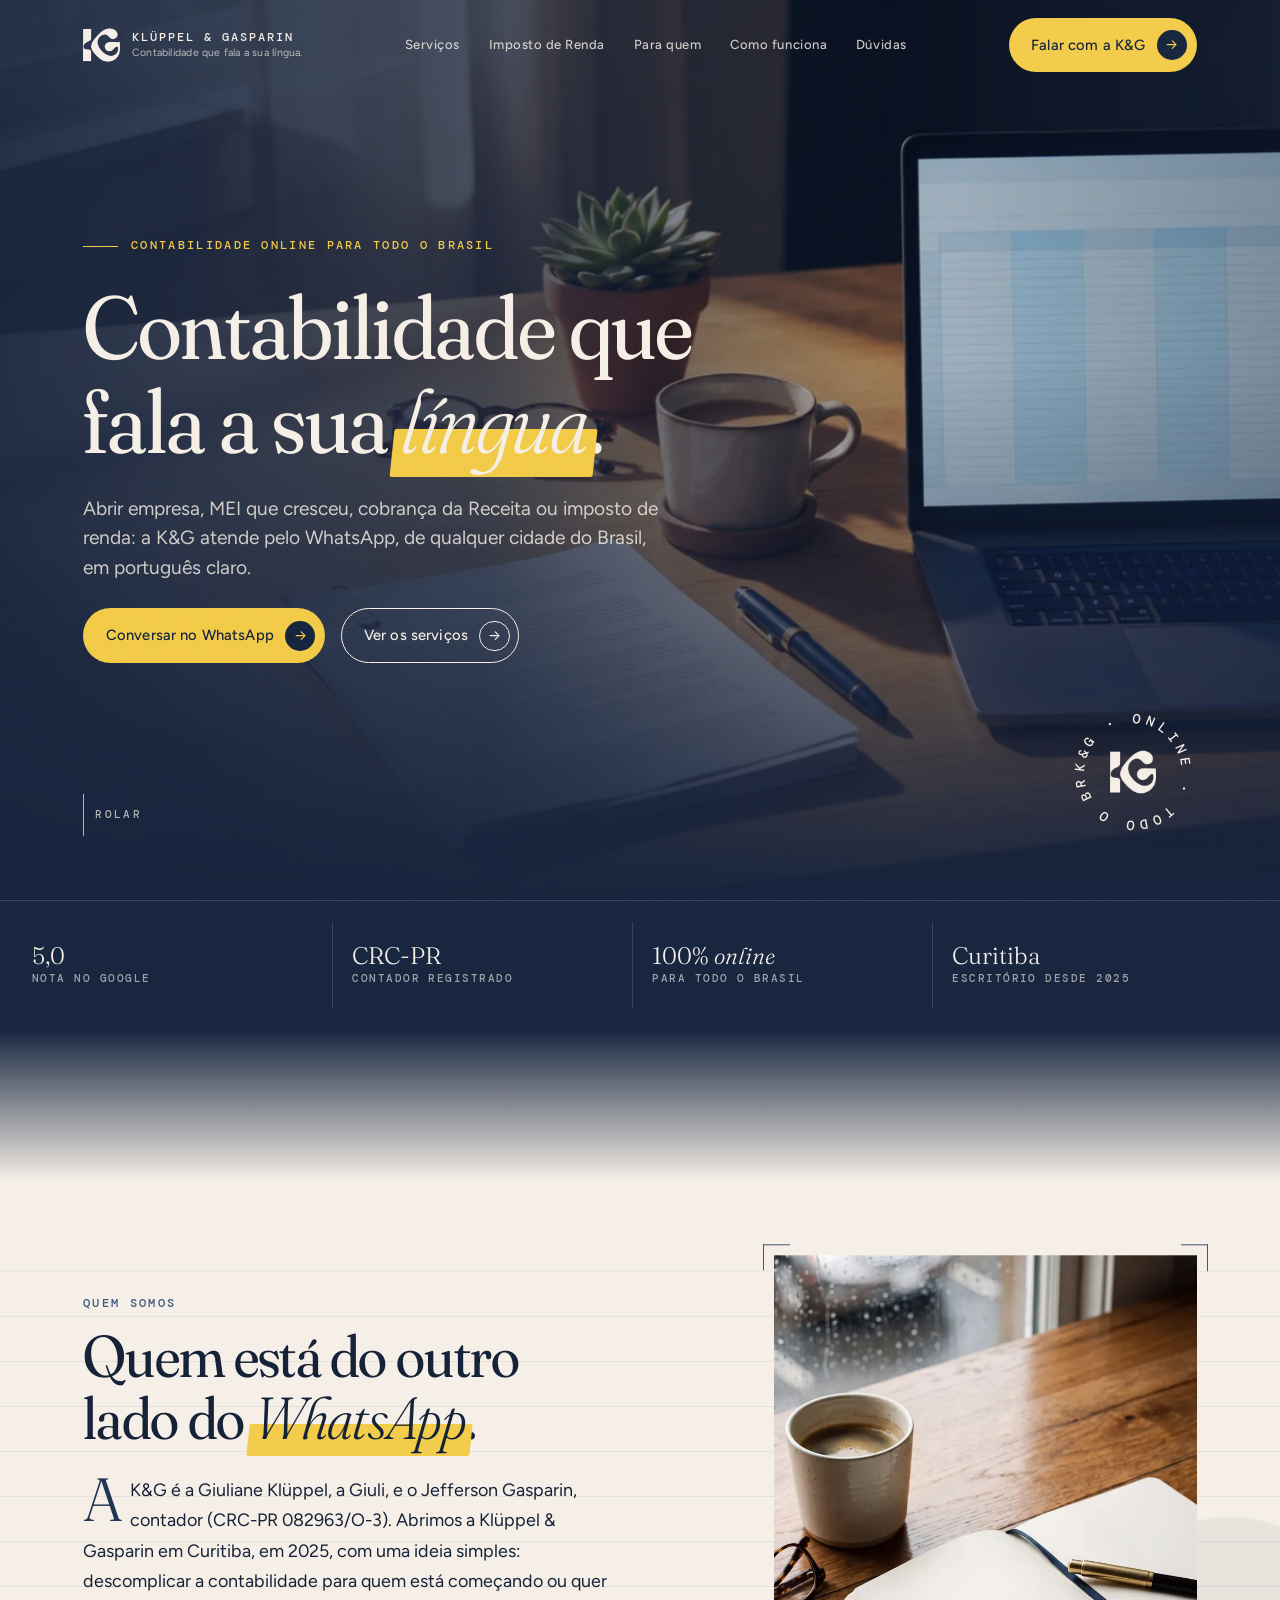
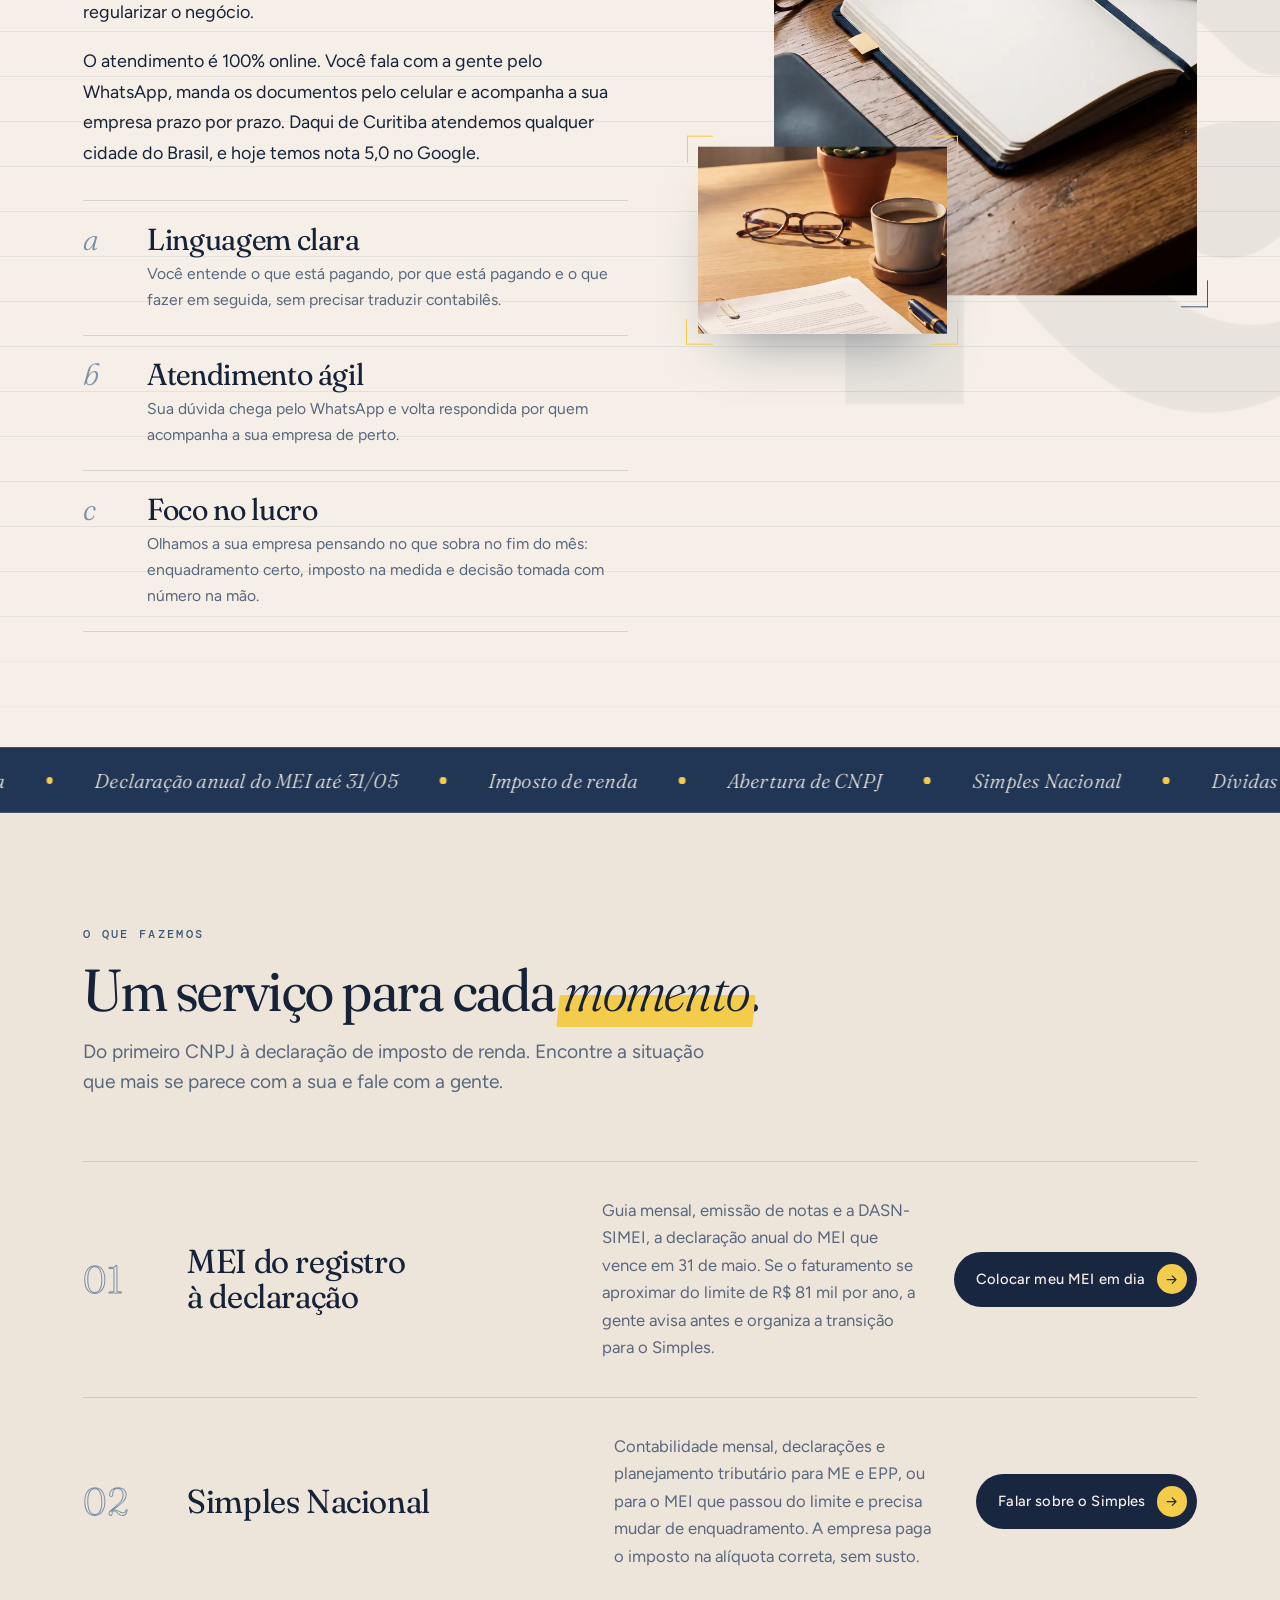
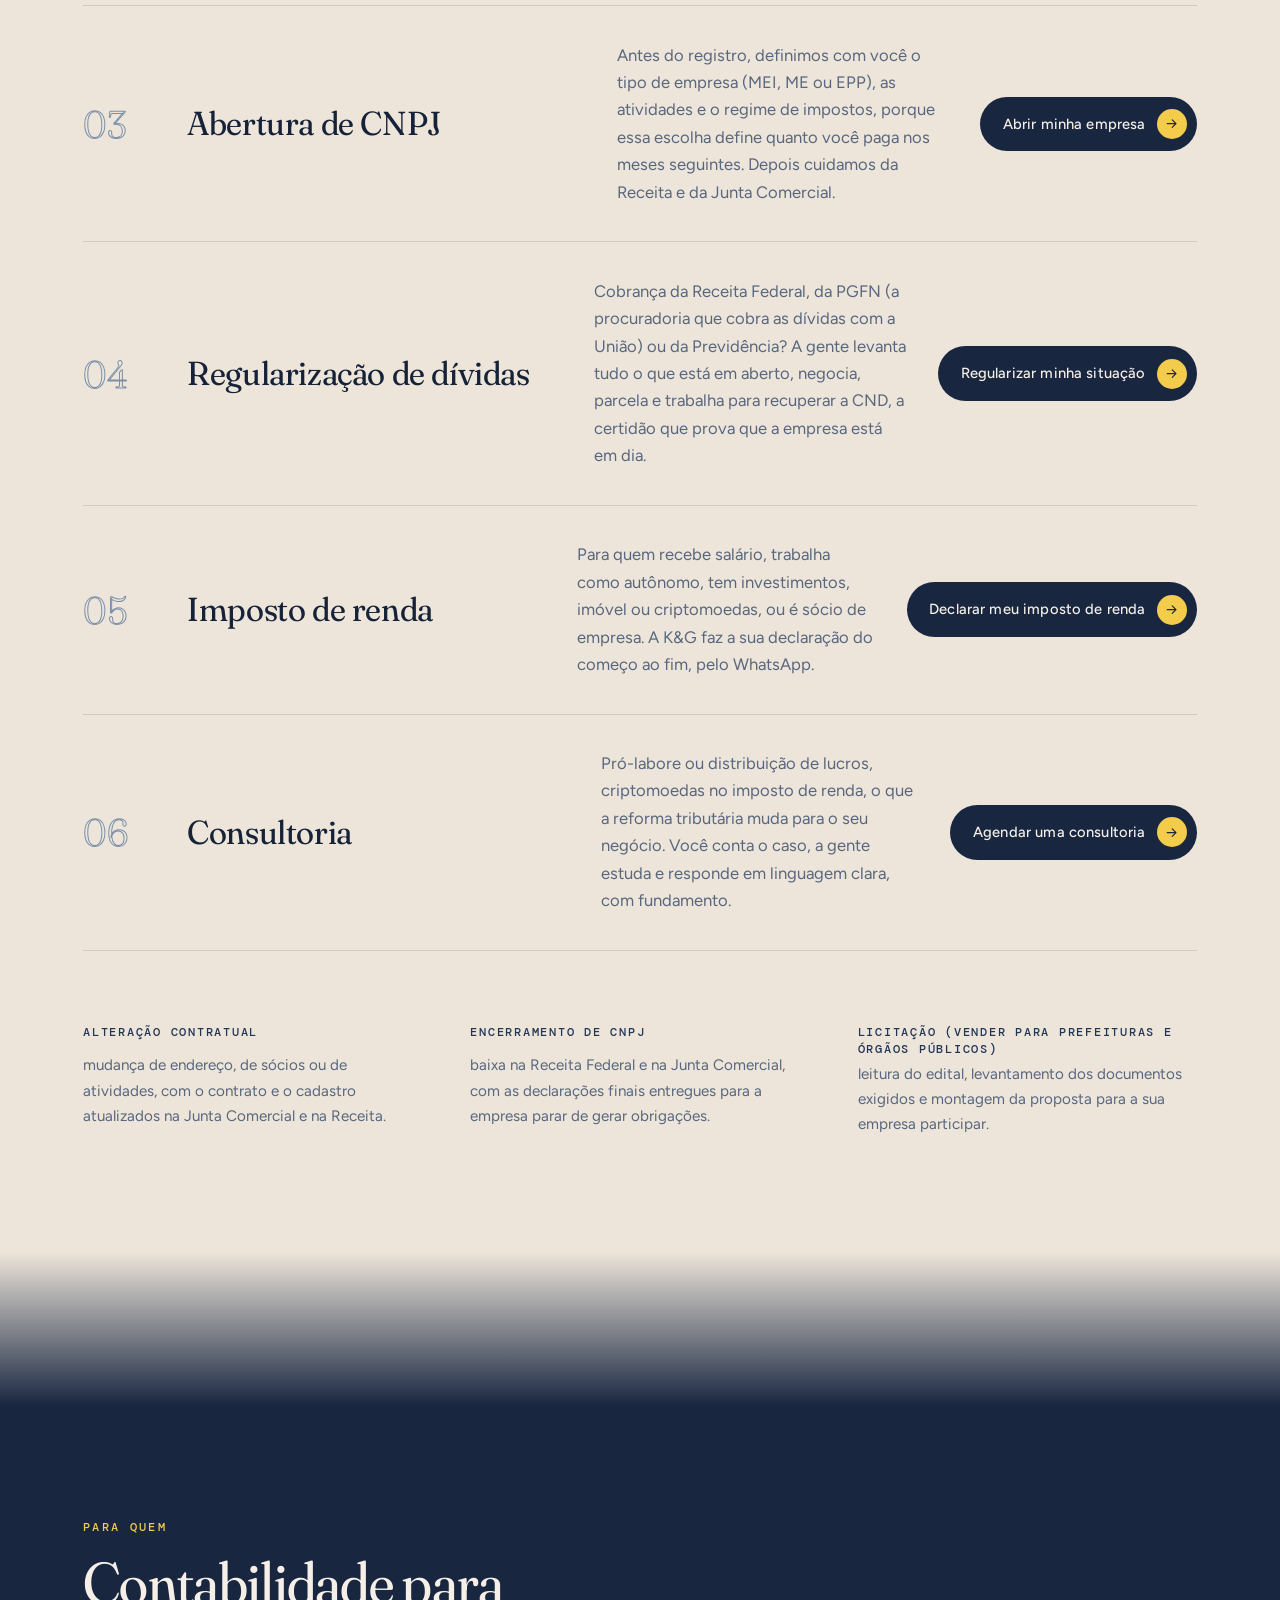
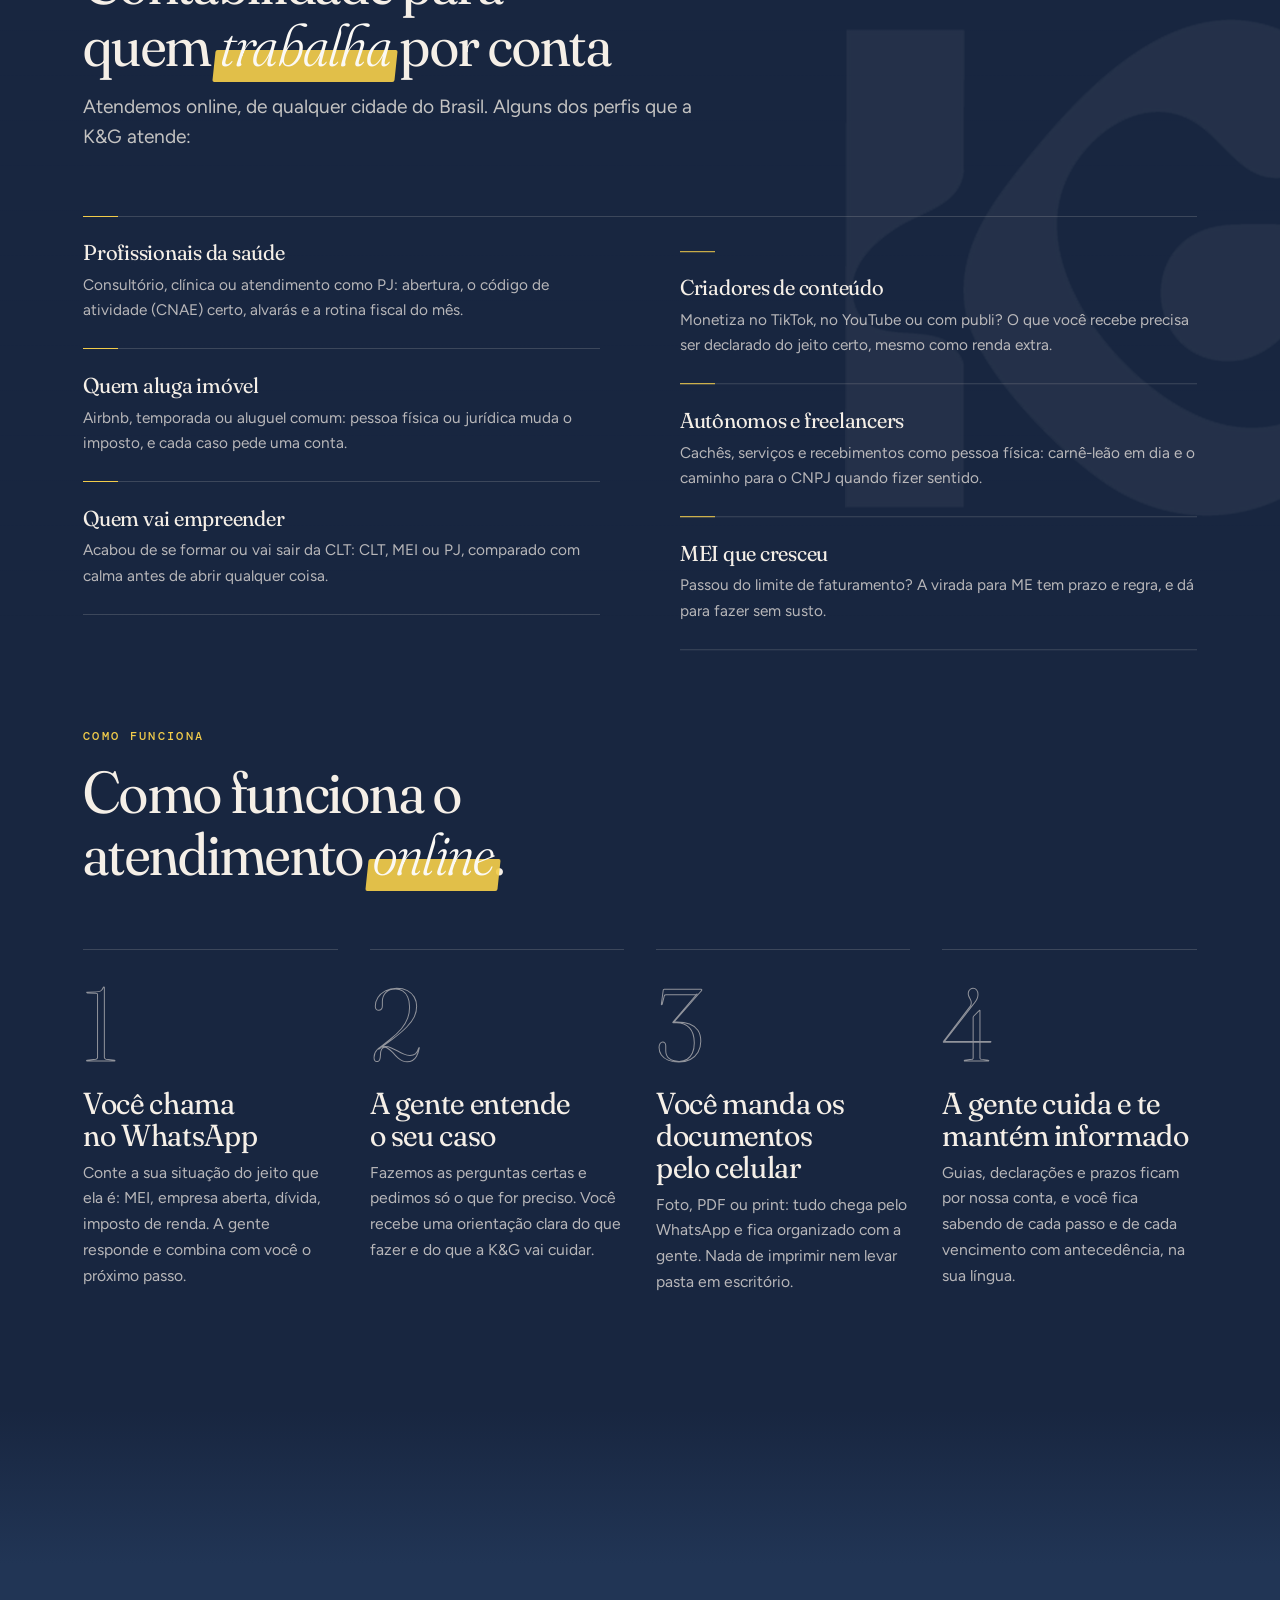
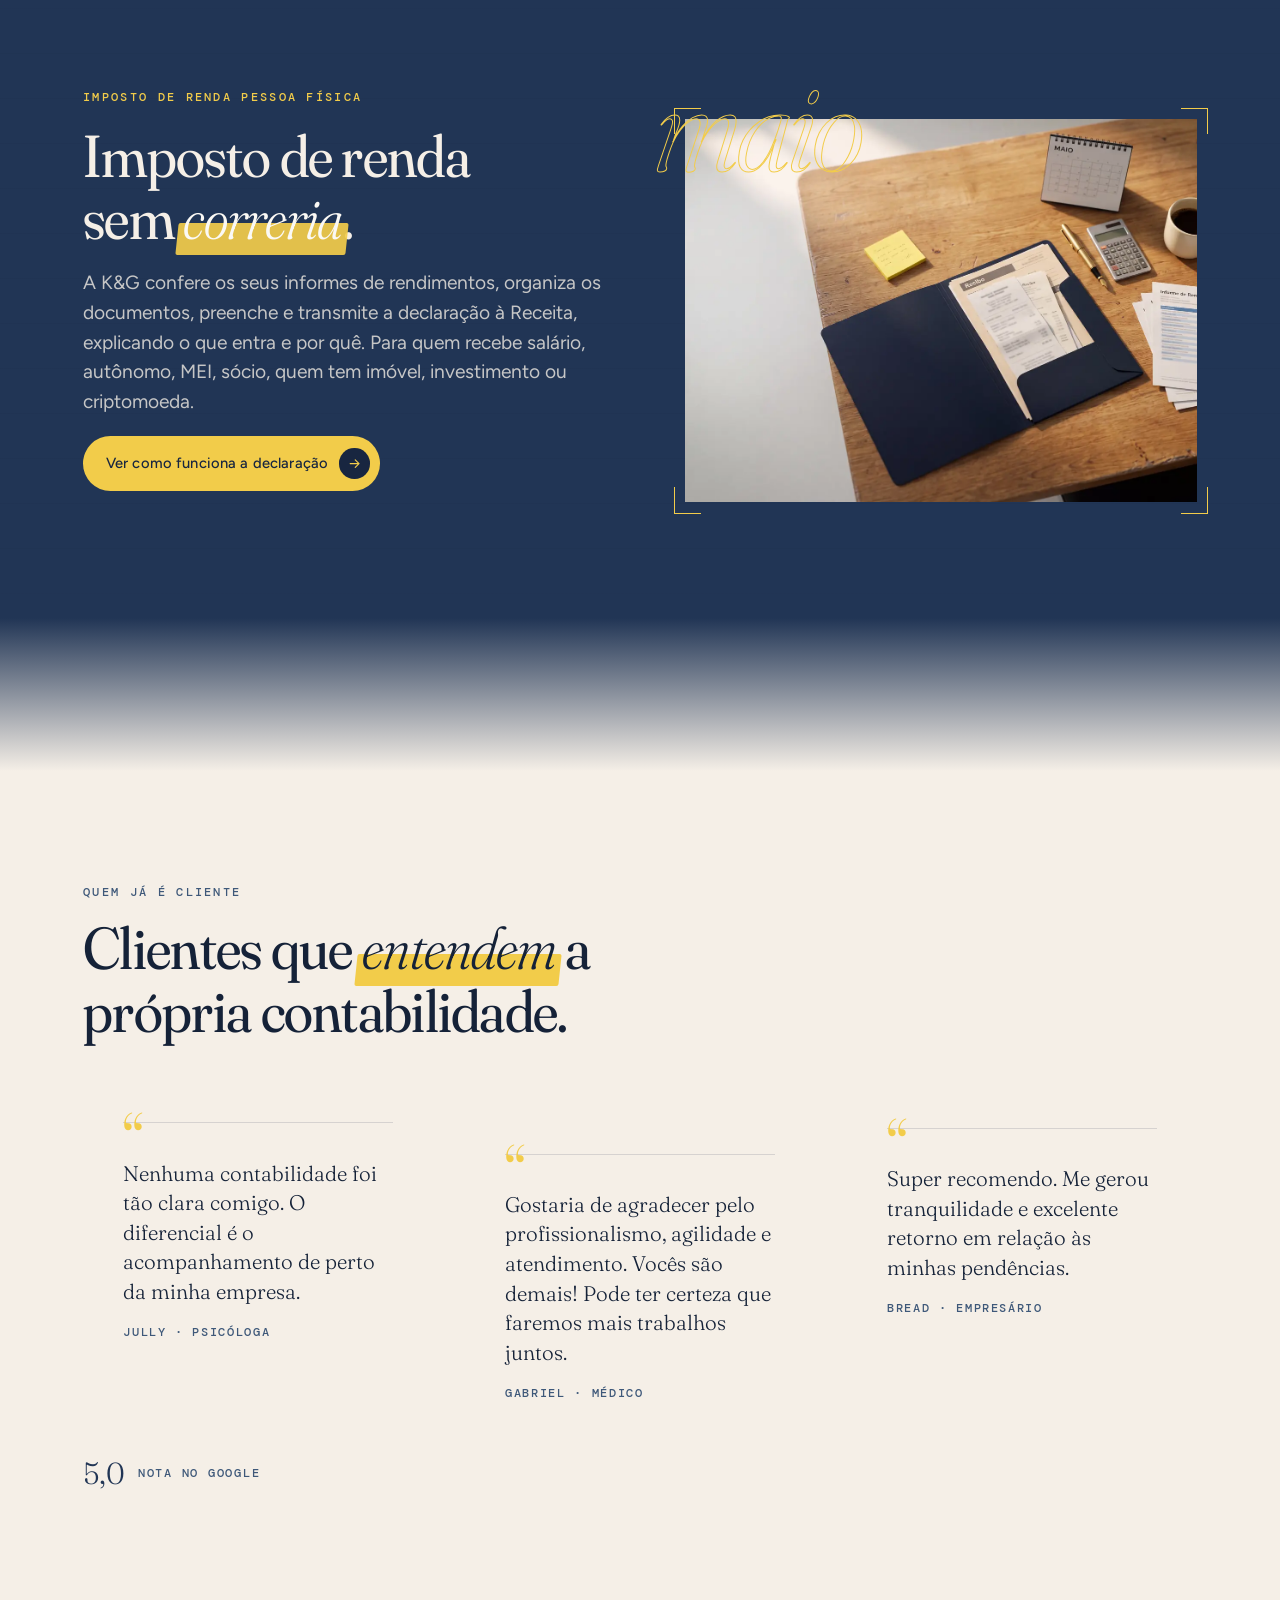
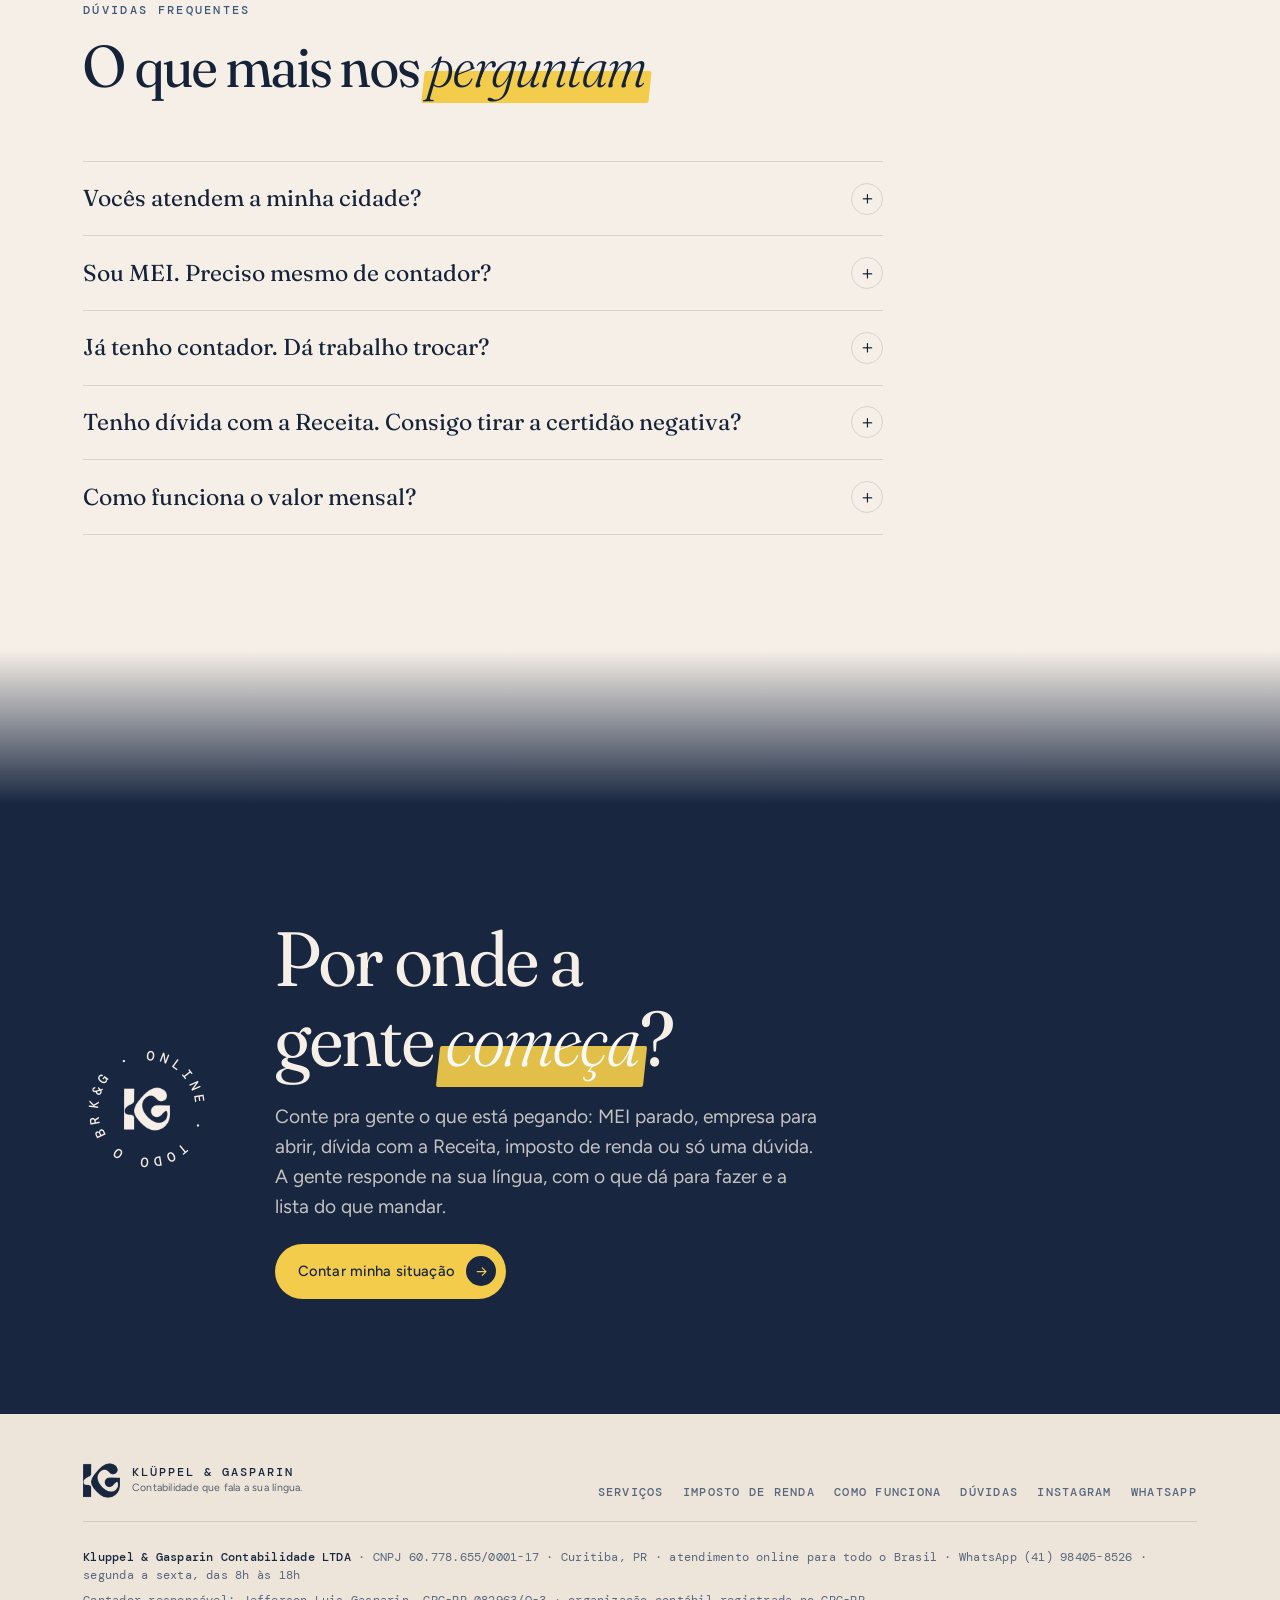
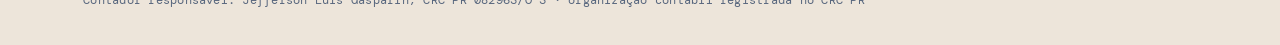
==== commit e0a3a8f7: "Revisão: selo, marca-texto, foco, âncoras, para quem, voz da copy Co-Authored-By: Claude Fable 5.1 <" ====
--- a/index.html
+++ b/index.html
@@ -51,14 +51,14 @@
   <div class="wrap">
     <p class="rotulo">Contabilidade online para todo o Brasil</p>
     <h1>Contabilidade que fala a sua <em class="marca">língua</em>.</h1>
-    <p class="lead">Abrir empresa, MEI que cresceu, cobrança da Receita ou imposto de renda: a K&amp;G resolve pelo WhatsApp, de qualquer cidade do Brasil, em português claro.</p>
+    <p class="lead">Abrir empresa, MEI que cresceu, cobrança da Receita ou imposto de renda: a K&amp;G atende pelo WhatsApp, de qualquer cidade do Brasil, em português claro.</p>
     <div class="hero-acoes">
       <a href="https://wa.me/5541984058526?text=Oi%2C%20K%26G%21%20Cheguei%20pelo%20site%20e%20ainda%20n%C3%A3o%20sei%20em%20qual%20servi%C3%A7o%20o%20meu%20caso%20se%20encaixa.%20Posso%20contar%20a%20minha%20situa%C3%A7%C3%A3o%20para%20voc%C3%AAs%20me%20orientarem%3F" class="btn btn-amarelo" target="_blank" rel="noopener">Conversar no WhatsApp<i><svg viewBox="0 0 24 24" fill="none" stroke="currentColor" stroke-width="1.8" stroke-linecap="round" stroke-linejoin="round"><path d="M5 12h14M13 6l6 6-6 6"/></svg></i></a>
       <a href="#servicos" class="btn btn-linha">Ver os serviços<i><svg viewBox="0 0 24 24" fill="none" stroke="currentColor" stroke-width="1.8" stroke-linecap="round" stroke-linejoin="round"><path d="M5 12h14M13 6l6 6-6 6"/></svg></i></a>
     </div>
     <div class="hero-pe">
       <div class="rolar"><i></i>rolar</div>
-      <div class="selo" aria-hidden="true"><svg viewBox="0 0 100 100"><defs><path id="selo-c" d="M50,50 m-38,0 a38,38 0 1,1 76,0 a38,38 0 1,1 -76,0"/></defs><text><textPath href="#selo-c">contabilidade que fala a sua língua · online · todo o brasil · </textPath></text></svg><img src="./assets/img/monograma-marfim.png" alt=""></div>
+      <div class="selo" aria-hidden="true"><svg viewBox="0 0 100 100"><defs><path id="selo-a" d="M50,50 m-38,0 a38,38 0 1,1 76,0 a38,38 0 1,1 -76,0"/></defs><text><textPath href="#selo-a">k&amp;g · online · todo o brasil · </textPath></text></svg><img src="./assets/img/monograma-marfim.png" alt=""></div>
     </div>
   </div>
 </section>
@@ -110,9 +110,9 @@
     <div class="cabeca reveal">
       <p class="rotulo">para quem</p>
       <h2>Contabilidade para quem <em class="marca">trabalha</em> por conta</h2>
-      <p class="lead">Atendemos online, de qualquer cidade do Brasil. Estes são os perfis que mais chegam até a K&amp;G.</p>
-    </div>
-    <div class="perfis"><div class="perfil reveal d0"><h3>Profissionais da saúde</h3><p>Consultório, clínica ou atendimento como PJ: abertura, CNAE certo, alvarás e a rotina fiscal do mês.</p></div><div class="perfil reveal d1"><h3>Criadores de conteúdo</h3><p>Monetiza no TikTok, no YouTube ou com publi? A receita precisa ser declarada do jeito certo, mesmo como renda extra.</p></div><div class="perfil reveal d2"><h3>Quem aluga imóvel</h3><p>Airbnb, temporada ou aluguel comum: pessoa física ou jurídica muda o imposto, e cada caso pede uma conta.</p></div><div class="perfil reveal d0"><h3>Autônomos e freelancers</h3><p>Cachês, serviços e recebimentos como pessoa física: carnê-leão em dia e o caminho para o CNPJ quando fizer sentido.</p></div><div class="perfil reveal d1"><h3>Quem está saindo da CLT</h3><p>Acabou de se formar ou vai empreender: CLT, MEI ou PJ, comparado com calma antes de abrir qualquer coisa.</p></div><div class="perfil reveal d2"><h3>MEI que cresceu</h3><p>Passou do limite de faturamento? A virada para ME tem prazo e regra, e dá para fazer sem susto.</p></div></div>
+      <p class="lead">Atendemos online, de qualquer cidade do Brasil. Alguns dos perfis que a K&amp;G atende:</p>
+    </div>
+    <div class="perfis"><div class="perfil reveal d0"><h3>Profissionais da saúde</h3><p>Consultório, clínica ou atendimento como PJ: abertura, o código de atividade (CNAE) certo, alvarás e a rotina fiscal do mês.</p></div><div class="perfil reveal d1"><h3>Criadores de conteúdo</h3><p>Monetiza no TikTok, no YouTube ou com publi? O que você recebe precisa ser declarado do jeito certo, mesmo como renda extra.</p></div><div class="perfil reveal d2"><h3>Quem aluga imóvel</h3><p>Airbnb, temporada ou aluguel comum: pessoa física ou jurídica muda o imposto, e cada caso pede uma conta.</p></div><div class="perfil reveal d0"><h3>Autônomos e freelancers</h3><p>Cachês, serviços e recebimentos como pessoa física: carnê-leão em dia e o caminho para o CNPJ quando fizer sentido.</p></div><div class="perfil reveal d1"><h3>Quem vai empreender</h3><p>Acabou de se formar ou vai sair da CLT: CLT, MEI ou PJ, comparado com calma antes de abrir qualquer coisa.</p></div><div class="perfil reveal d2"><h3>MEI que cresceu</h3><p>Passou do limite de faturamento? A virada para ME tem prazo e regra, e dá para fazer sem susto.</p></div></div>
   </div>
 </section>
 
@@ -122,10 +122,11 @@
       <p class="rotulo">como funciona</p>
       <h2>Como funciona o atendimento <em class="marca">online</em>.</h2>
     </div>
-    <div class="passos"><div class="passo reveal d0"><i>1</i><h3>Você chama no WhatsApp</h3><p>Conta a sua situação do jeito que ela é: MEI, empresa aberta, dívida, imposto de renda. A gente responde e combina com você o próximo passo.</p></div><div class="passo reveal d1"><i>2</i><h3>A gente entende o seu caso</h3><p>Fazemos as perguntas certas e pedimos só o que for preciso. Você recebe uma orientação clara do que fazer e do que a K&amp;G vai cuidar.</p></div><div class="passo reveal d2"><i>3</i><h3>Você manda os documentos pelo celular</h3><p>Foto, PDF ou print: tudo chega pelo WhatsApp e fica organizado com a gente. Nada de imprimir nem levar pasta em escritório.</p></div><div class="passo reveal d3"><i>4</i><h3>A gente cuida e te mantém informado</h3><p>Guias, declarações e prazos ficam por nossa conta, e você fica sabendo de cada passo e de cada vencimento com antecedência, na sua língua.</p></div></div>
-  </div>
-</section>
-
+    <div class="passos"><div class="passo reveal d0"><i>1</i><h3>Você chama no WhatsApp</h3><p>Conte a sua situação do jeito que ela é: MEI, empresa aberta, dívida, imposto de renda. A gente responde e combina com você o próximo passo.</p></div><div class="passo reveal d1"><i>2</i><h3>A gente entende o seu caso</h3><p>Fazemos as perguntas certas e pedimos só o que for preciso. Você recebe uma orientação clara do que fazer e do que a K&amp;G vai cuidar.</p></div><div class="passo reveal d2"><i>3</i><h3>Você manda os documentos pelo celular</h3><p>Foto, PDF ou print: tudo chega pelo WhatsApp e fica organizado com a gente. Nada de imprimir nem levar pasta em escritório.</p></div><div class="passo reveal d3"><i>4</i><h3>A gente cuida e te mantém informado</h3><p>Guias, declarações e prazos ficam por nossa conta, e você fica sabendo de cada passo e de cada vencimento com antecedência, na sua língua.</p></div></div>
+  </div>
+</section>
+
+<div class="faixa" style="background:linear-gradient(180deg,var(--navy),var(--navy-2))"></div>
 <section class="bloco escuro razao irpf" id="imposto-de-renda" style="background:var(--navy-2)">
   <div class="wrap">
     <div class="irpf-texto reveal">
@@ -145,12 +146,12 @@
       <p class="rotulo">quem já é cliente</p>
       <h2>Clientes que <em class="marca">entendem</em> a própria contabilidade.</h2>
     </div>
-    <div class="depos"><blockquote class="depo reveal d0"><p>Já tive outras duas contabilidades e nenhuma nunca foi tão clara comigo. O diferencial é o acompanhamento de perto da minha empresa.</p><footer>Jully · Psicóloga</footer></blockquote><blockquote class="depo reveal d1"><p>Gostaria de agradecer pelo profissionalismo, agilidade e atendimento. Vocês são demais! Pode ter certeza que faremos mais trabalhos juntos.</p><footer>Gabriel · Médico</footer></blockquote><blockquote class="depo reveal d2"><p>Super recomendo. Me gerou tranquilidade e excelente retorno em relação às minhas pendências.</p><footer>Bread · Empresário</footer></blockquote></div>
+    <div class="depos"><blockquote class="depo reveal d0"><p>Nenhuma contabilidade foi tão clara comigo. O diferencial é o acompanhamento de perto da minha empresa.</p><footer>Jully · Psicóloga</footer></blockquote><blockquote class="depo reveal d1"><p>Gostaria de agradecer pelo profissionalismo, agilidade e atendimento. Vocês são demais! Pode ter certeza que faremos mais trabalhos juntos.</p><footer>Gabriel · Médico</footer></blockquote><blockquote class="depo reveal d2"><p>Super recomendo. Me gerou tranquilidade e excelente retorno em relação às minhas pendências.</p><footer>Bread · Empresário</footer></blockquote></div>
     <div class="nota-google reveal"><b>5,0</b> nota no Google</div>
   </div>
 </section>
 
-<section class="bloco claro razao" id="duvidas" style="padding-top:0">
+<section class="bloco claro" id="duvidas" style="padding-top:0">
   <div class="wrap">
     <div class="cabeca reveal">
       <p class="rotulo">dúvidas frequentes</p>
@@ -169,10 +170,10 @@
 <div class="faixa to-escuro"></div>
 <section class="bloco escuro final" id="contato">
   <div class="wrap">
-    <div class="selo" aria-hidden="true"><svg viewBox="0 0 100 100"><defs><path id="selo-c" d="M50,50 m-38,0 a38,38 0 1,1 76,0 a38,38 0 1,1 -76,0"/></defs><text><textPath href="#selo-c">contabilidade que fala a sua língua · online · todo o brasil · </textPath></text></svg><img src="./assets/img/monograma-marfim.png" alt=""></div>
+    <div class="selo" aria-hidden="true"><svg viewBox="0 0 100 100"><defs><path id="selo-b" d="M50,50 m-38,0 a38,38 0 1,1 76,0 a38,38 0 1,1 -76,0"/></defs><text><textPath href="#selo-b">k&amp;g · online · todo o brasil · </textPath></text></svg><img src="./assets/img/monograma-marfim.png" alt=""></div>
     <div class="final-texto reveal">
       <h2>Por onde a gente <em class="marca">começa</em>?</h2>
-      <p class="lead">Conta pra gente o que está pegando: MEI parado, empresa para abrir, dívida com a Receita, imposto de renda ou só uma dúvida. A gente responde na sua língua, com o que dá para fazer e a lista do que mandar.</p>
+      <p class="lead">Conte pra gente o que está pegando: MEI parado, empresa para abrir, dívida com a Receita, imposto de renda ou só uma dúvida. A gente responde na sua língua, com o que dá para fazer e a lista do que mandar.</p>
       <div><a href="https://wa.me/5541984058526?text=Oi%2C%20K%26G%21%20Vim%20pelo%20site%20e%20quero%20saber%20os%20pr%C3%B3ximos%20passos.%20Minha%20situa%C3%A7%C3%A3o%20%C3%A9%3A%20" class="btn btn-amarelo" target="_blank" rel="noopener">Contar minha situação<i><svg viewBox="0 0 24 24" fill="none" stroke="currentColor" stroke-width="1.8" stroke-linecap="round" stroke-linejoin="round"><path d="M5 12h14M13 6l6 6-6 6"/></svg></i></a></div>
     </div>
   </div>
@@ -192,7 +193,7 @@
       </nav>
     </div>
     <div class="legal">
-      <span><b>Kluppel &amp; Gasparin Contabilidade LTDA</b> · CNPJ 60.778.655/0001-17 · Curitiba, PR · atendimento online para todo o Brasil · WhatsApp (41) 98405-8526 · segunda a sexta, das 8h às 18h</span>
+      <span><b>Kluppel &amp; Gasparin Contabilidade LTDA</b> · CNPJ 60.778.655/0001-17 · Curitiba, PR · atendimento online para todo o Brasil · WhatsApp <span style="white-space:nowrap">(41) 98405-8526</span> · segunda a sexta, das 8h às 18h</span>
       <span>Contador responsável: Jefferson Luis Gasparin, CRC-PR 082963/O-3 · organização contábil registrada no CRC-PR</span>
     </div>
   </div>
--- a/assets/site.css
+++ b/assets/site.css
@@ -39,9 +39,11 @@
 h3 { font-size: clamp(1.35rem, 2.4vw, 1.9rem); font-variation-settings: "SOFT" 40, "opsz" 72; }
 p { margin: 0; }
 :focus-visible { outline: 2px solid var(--amarelo); outline-offset: 3px; border-radius: 2px; }
+.claro :focus-visible, .rodape :focus-visible, .servicos :focus-visible { outline-color: var(--navy); }
+section[id] { scroll-margin-top: 5rem; }
 
 /* palavra marcada: itálico com marca-texto amarelo (os posts dela usam isso) */
-.marca { font-style: italic; font-weight: 300; position: relative; white-space: nowrap; }
+.marca { font-style: italic; font-weight: 300; position: relative; white-space: nowrap; isolation: isolate; }
 .marca::before {
   content: ""; position: absolute; inset: 58% -.08em -.02em -.1em; z-index: -1;
   background: var(--amarelo); border-radius: 2px; transform: skewX(-6deg) scaleX(0); transform-origin: left;
@@ -142,7 +144,7 @@
 .selo { width: clamp(6.5rem, 10vw, 8.5rem); aspect-ratio: 1; position: relative; display: grid; place-items: center; flex: none; }
 .selo svg { position: absolute; inset: 0; animation: gira 26s linear infinite; }
 .selo:hover svg { animation-duration: 9s; }
-.selo text { font: 500 .62rem var(--mono); letter-spacing: .3em; text-transform: uppercase; fill: currentColor; }
+.selo text { font: 500 .66rem var(--mono); letter-spacing: .34em; text-transform: uppercase; fill: currentColor; }
 .selo img { width: 36%; }
 @keyframes gira { to { transform: rotate(360deg); } }
 @media (prefers-reduced-motion: reduce) { .selo svg { animation: none; } }
@@ -328,12 +330,14 @@
 }
 
 /* para quem */
-.perfis { display: grid; grid-template-columns: repeat(3, minmax(0, 1fr)); gap: 0 3rem; border-top: 1px solid var(--fio-claro); }
+.perfis { display: grid; grid-template-columns: repeat(2, minmax(0, 1fr)); gap: 0 5rem; border-top: 1px solid var(--fio-claro); }
+.perfil:nth-child(even) { transform: translateY(2.2rem); }
+.perfil:nth-child(odd) { padding-right: 1rem; }
 .perfil { padding: 1.6rem 0; border-bottom: 1px solid var(--fio-claro); display: grid; gap: .45rem; position: relative; }
 .perfil::before { content: ""; position: absolute; left: 0; top: -1px; width: 2.2rem; height: 1px; background: var(--amarelo); }
 .perfil h3 { font-size: 1.35rem; }
 .perfil p { color: rgba(245, 239, 231, .72); font-size: .96rem; }
-@media (max-width: 860px) { .perfis { grid-template-columns: 1fr; } }
+@media (max-width: 860px) { .perfis { grid-template-columns: 1fr; } .perfil:nth-child(even) { transform: none; } }
 
 /* bloco irpf da home: foto em moldura com a palavra vazada sobreposta */
 .irpf .wrap { grid-template-columns: minmax(0, 1fr) minmax(0, .95fr); }
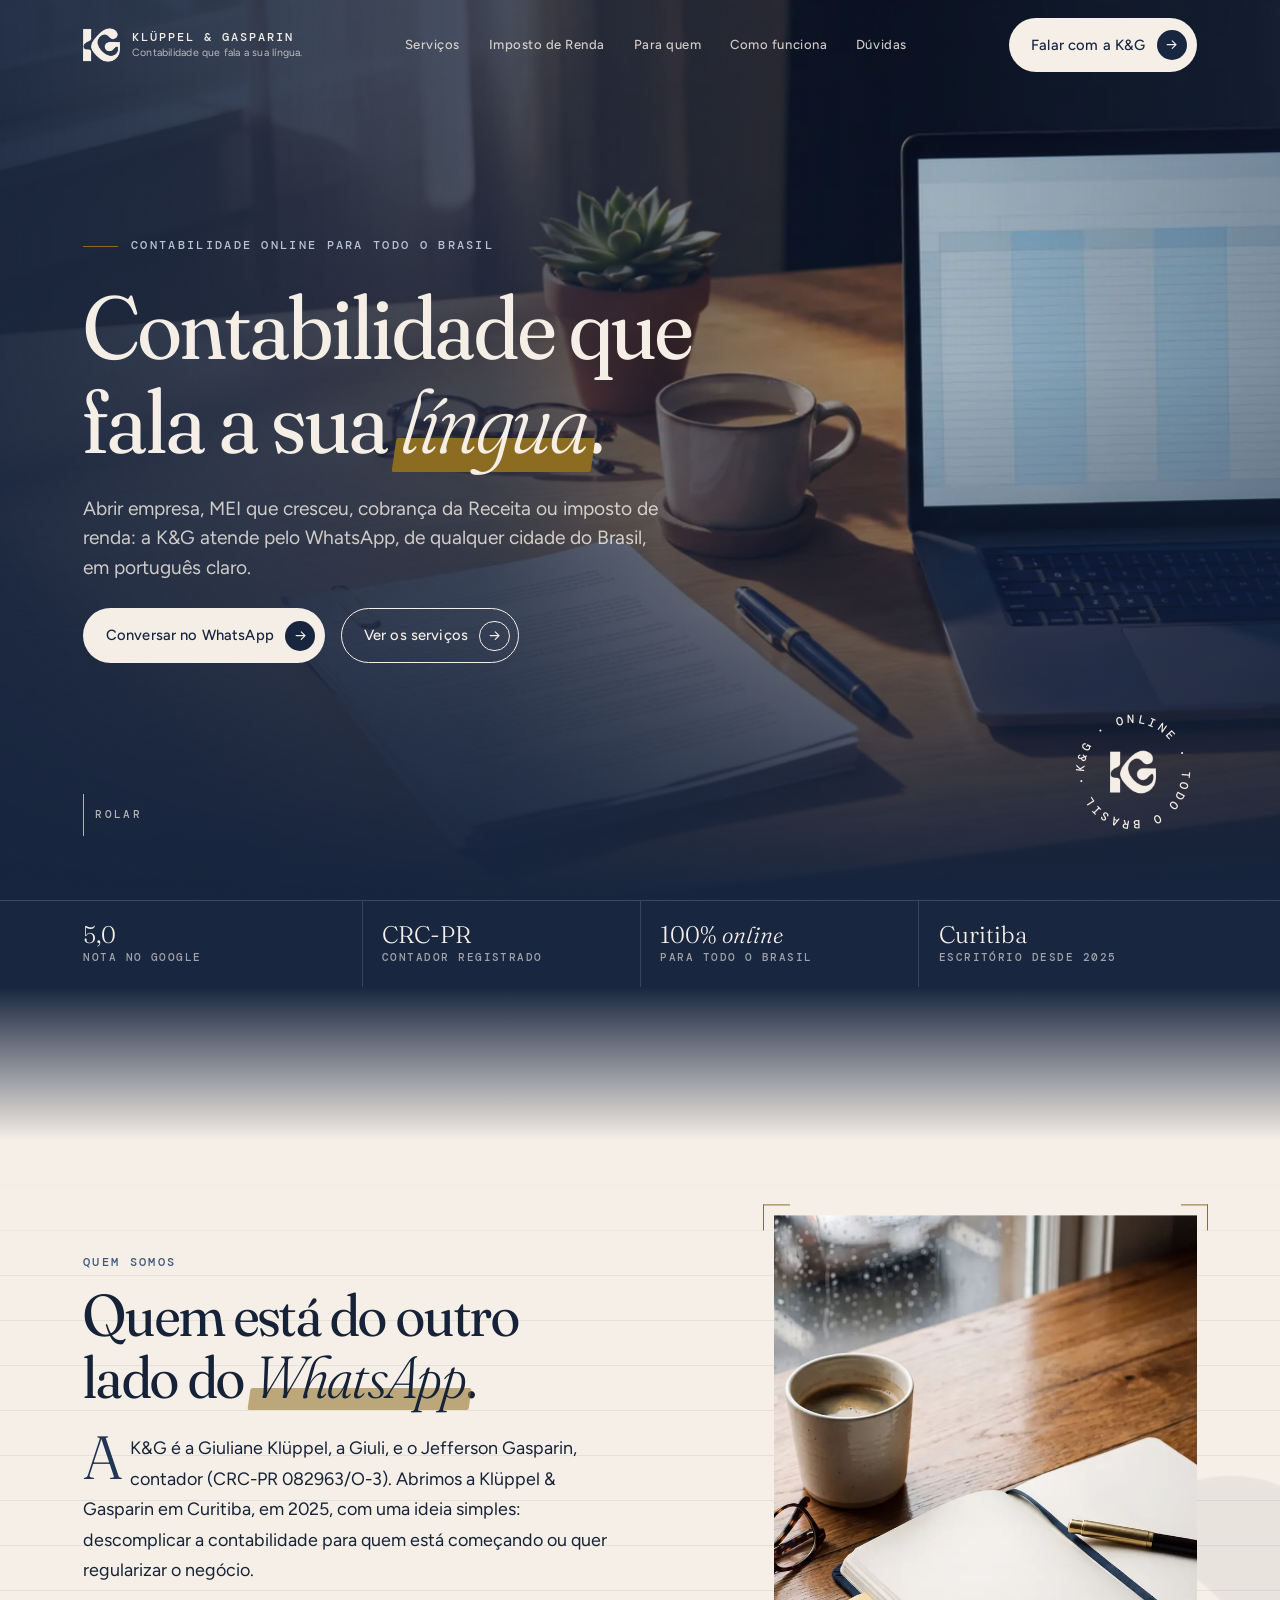
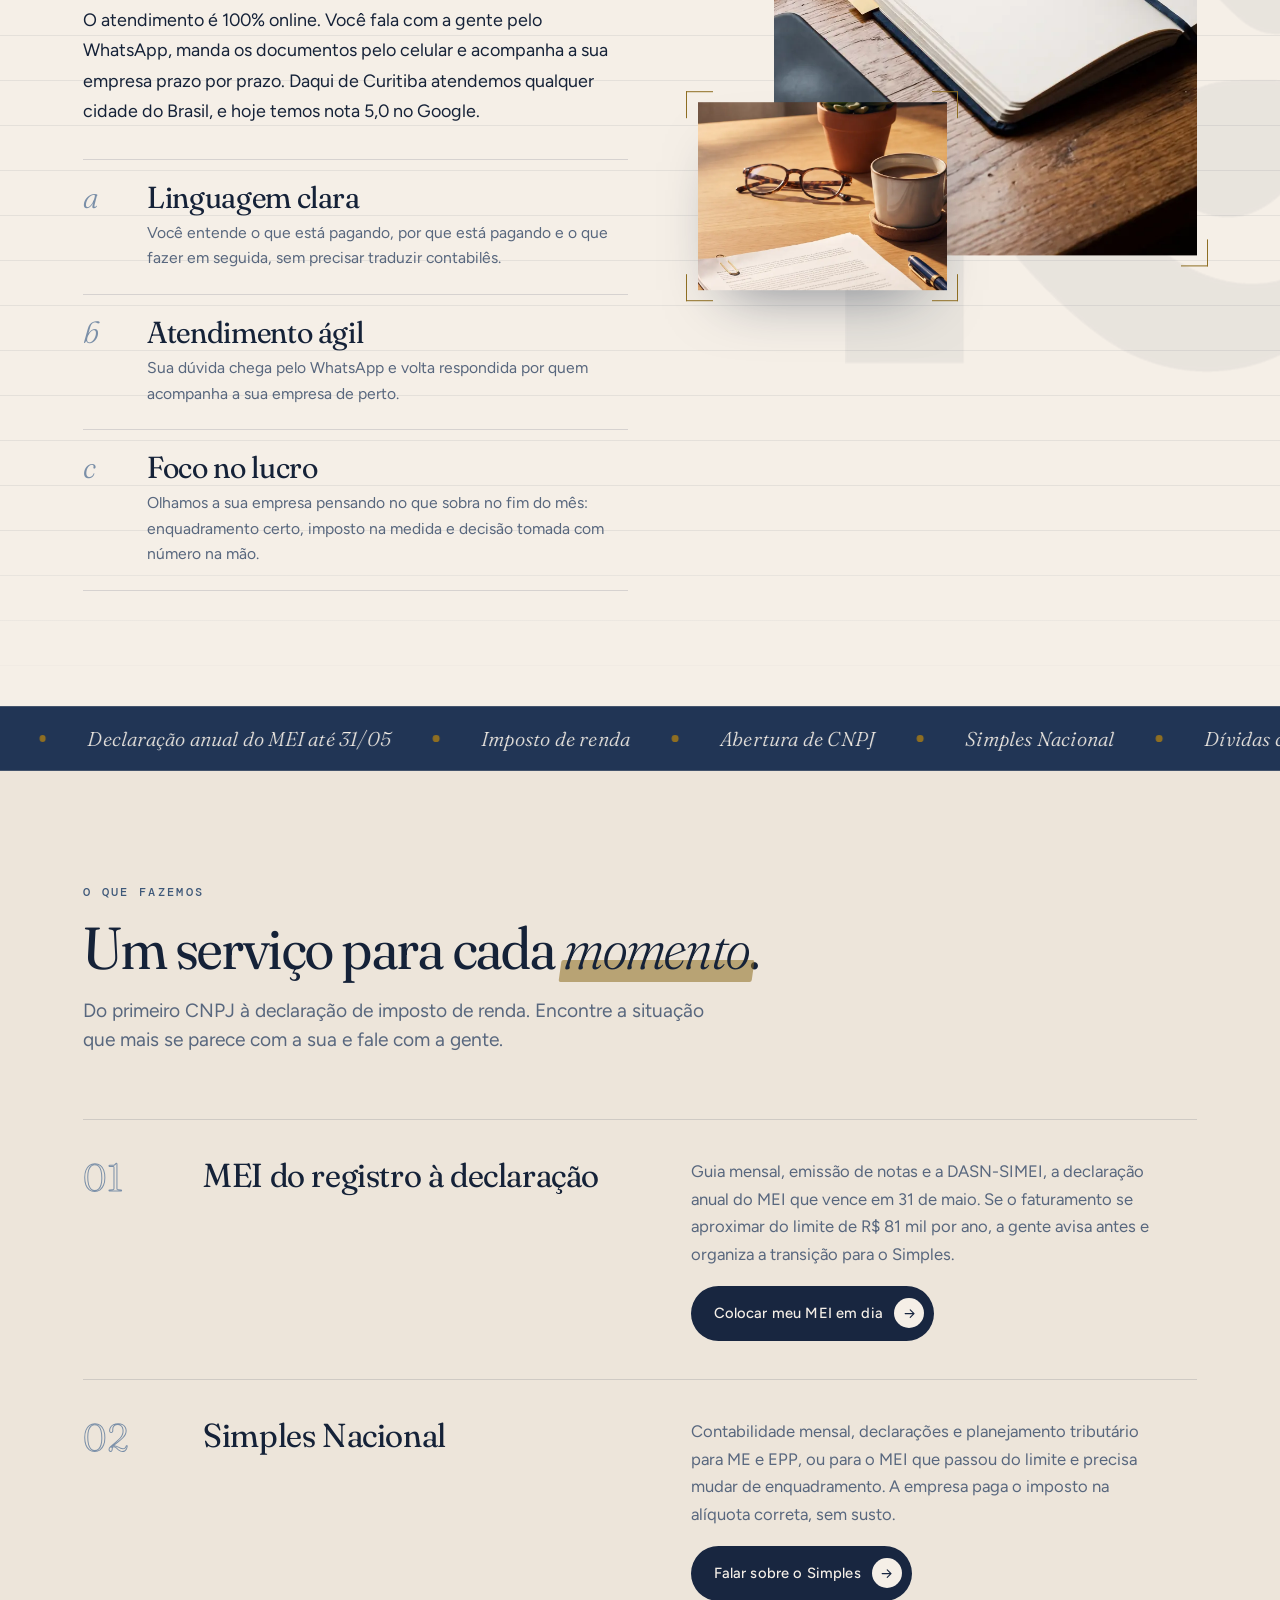
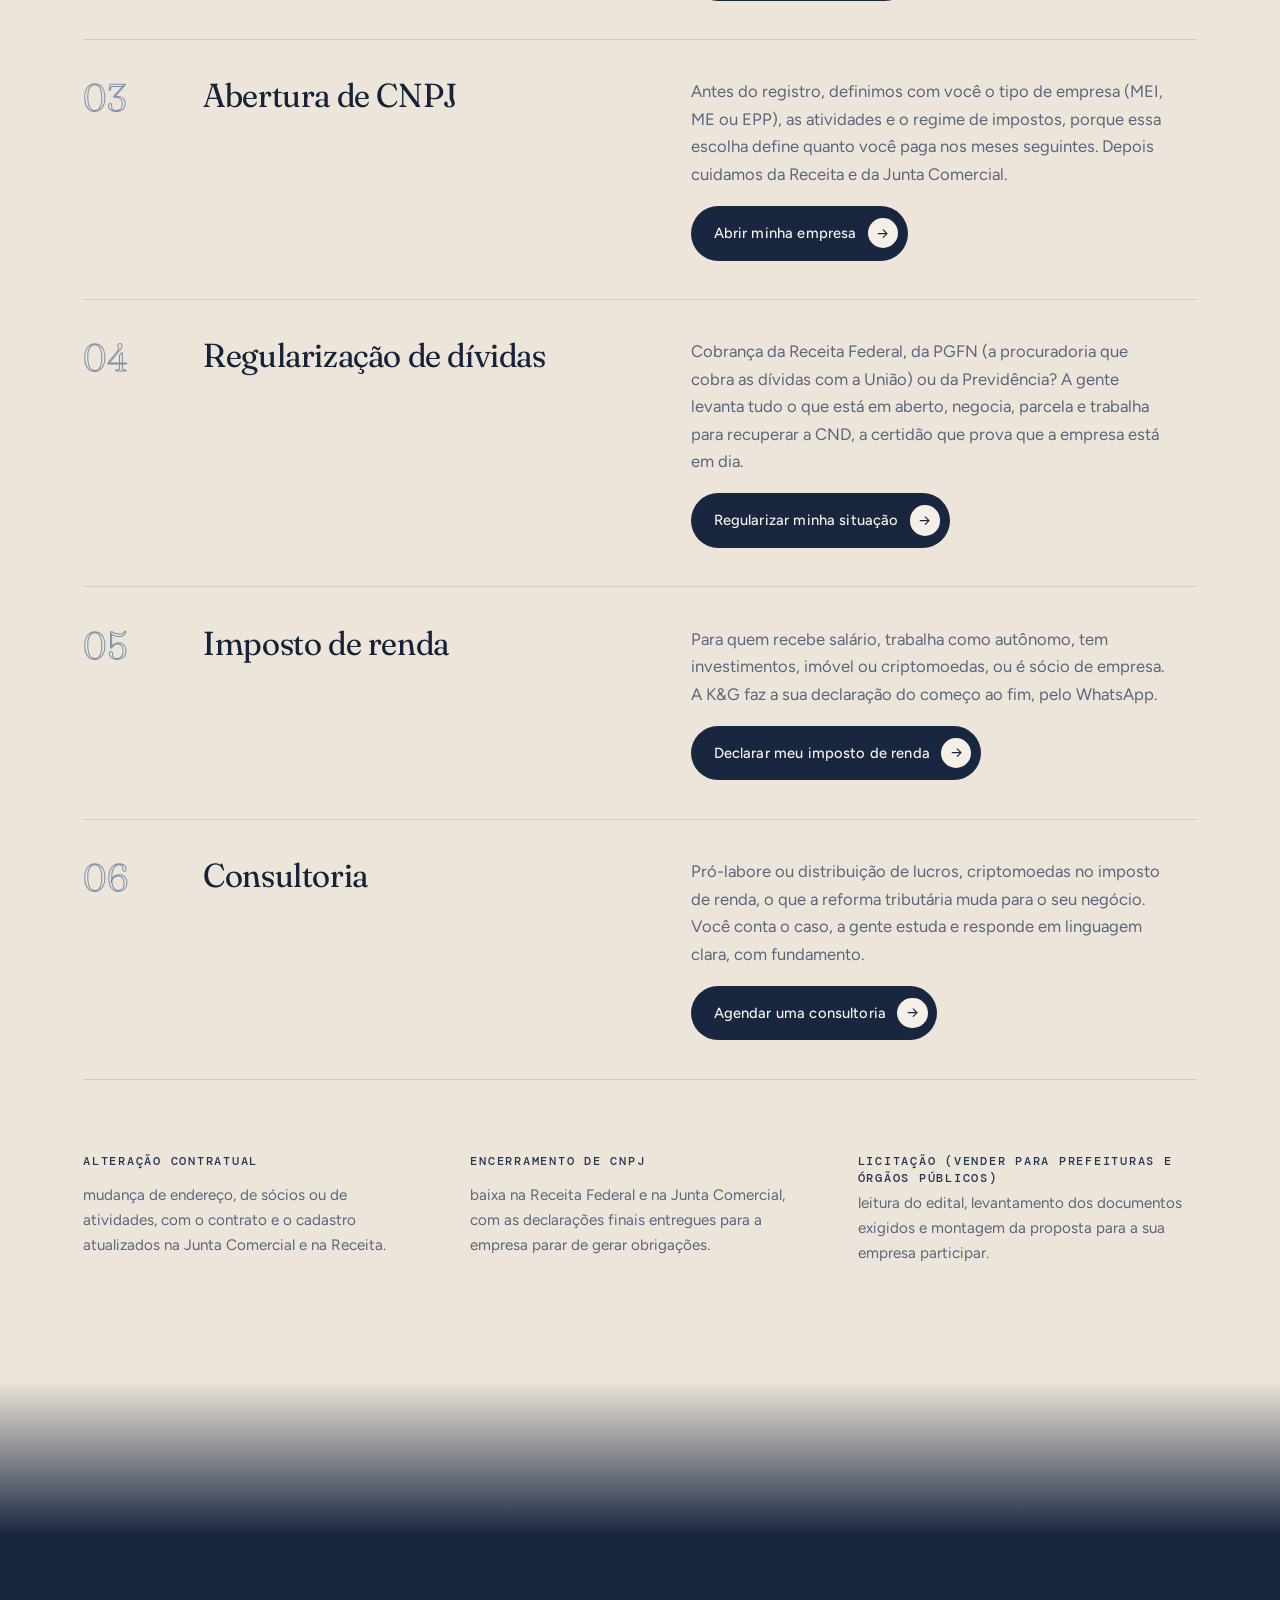
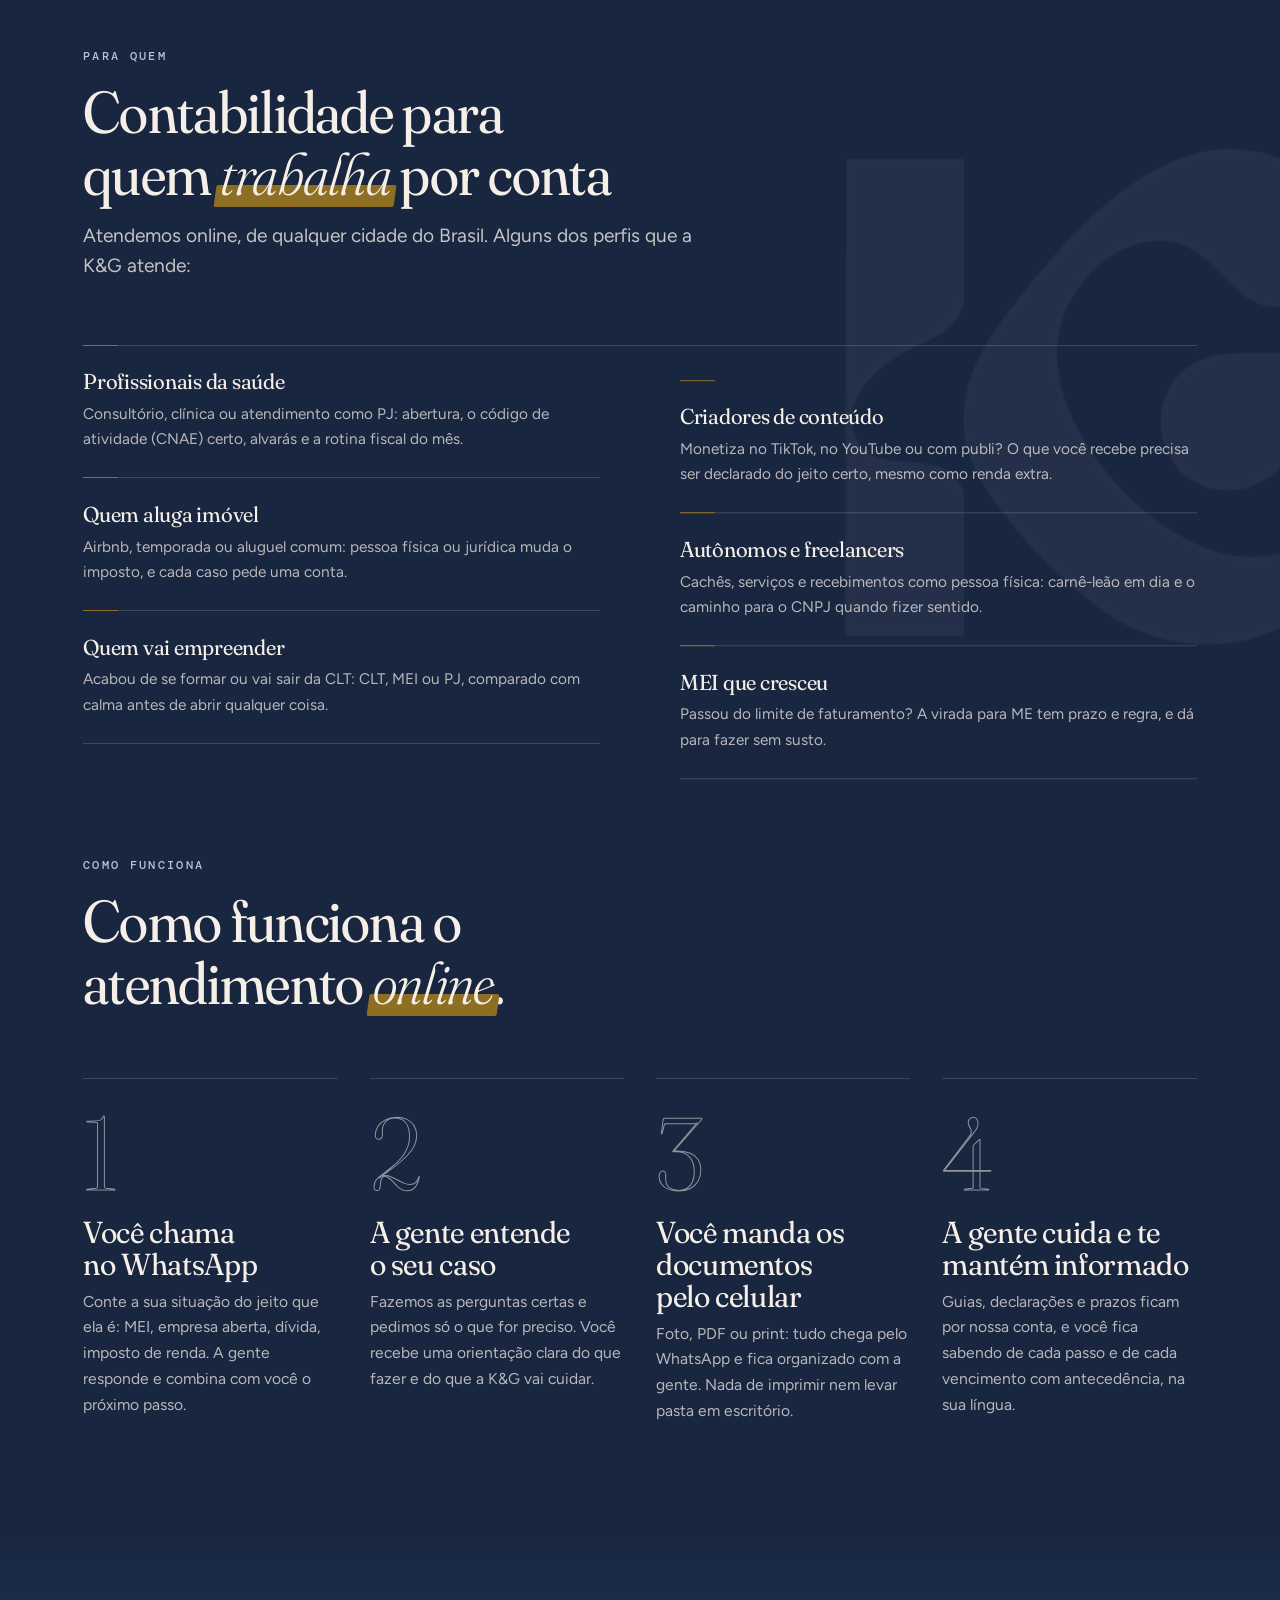
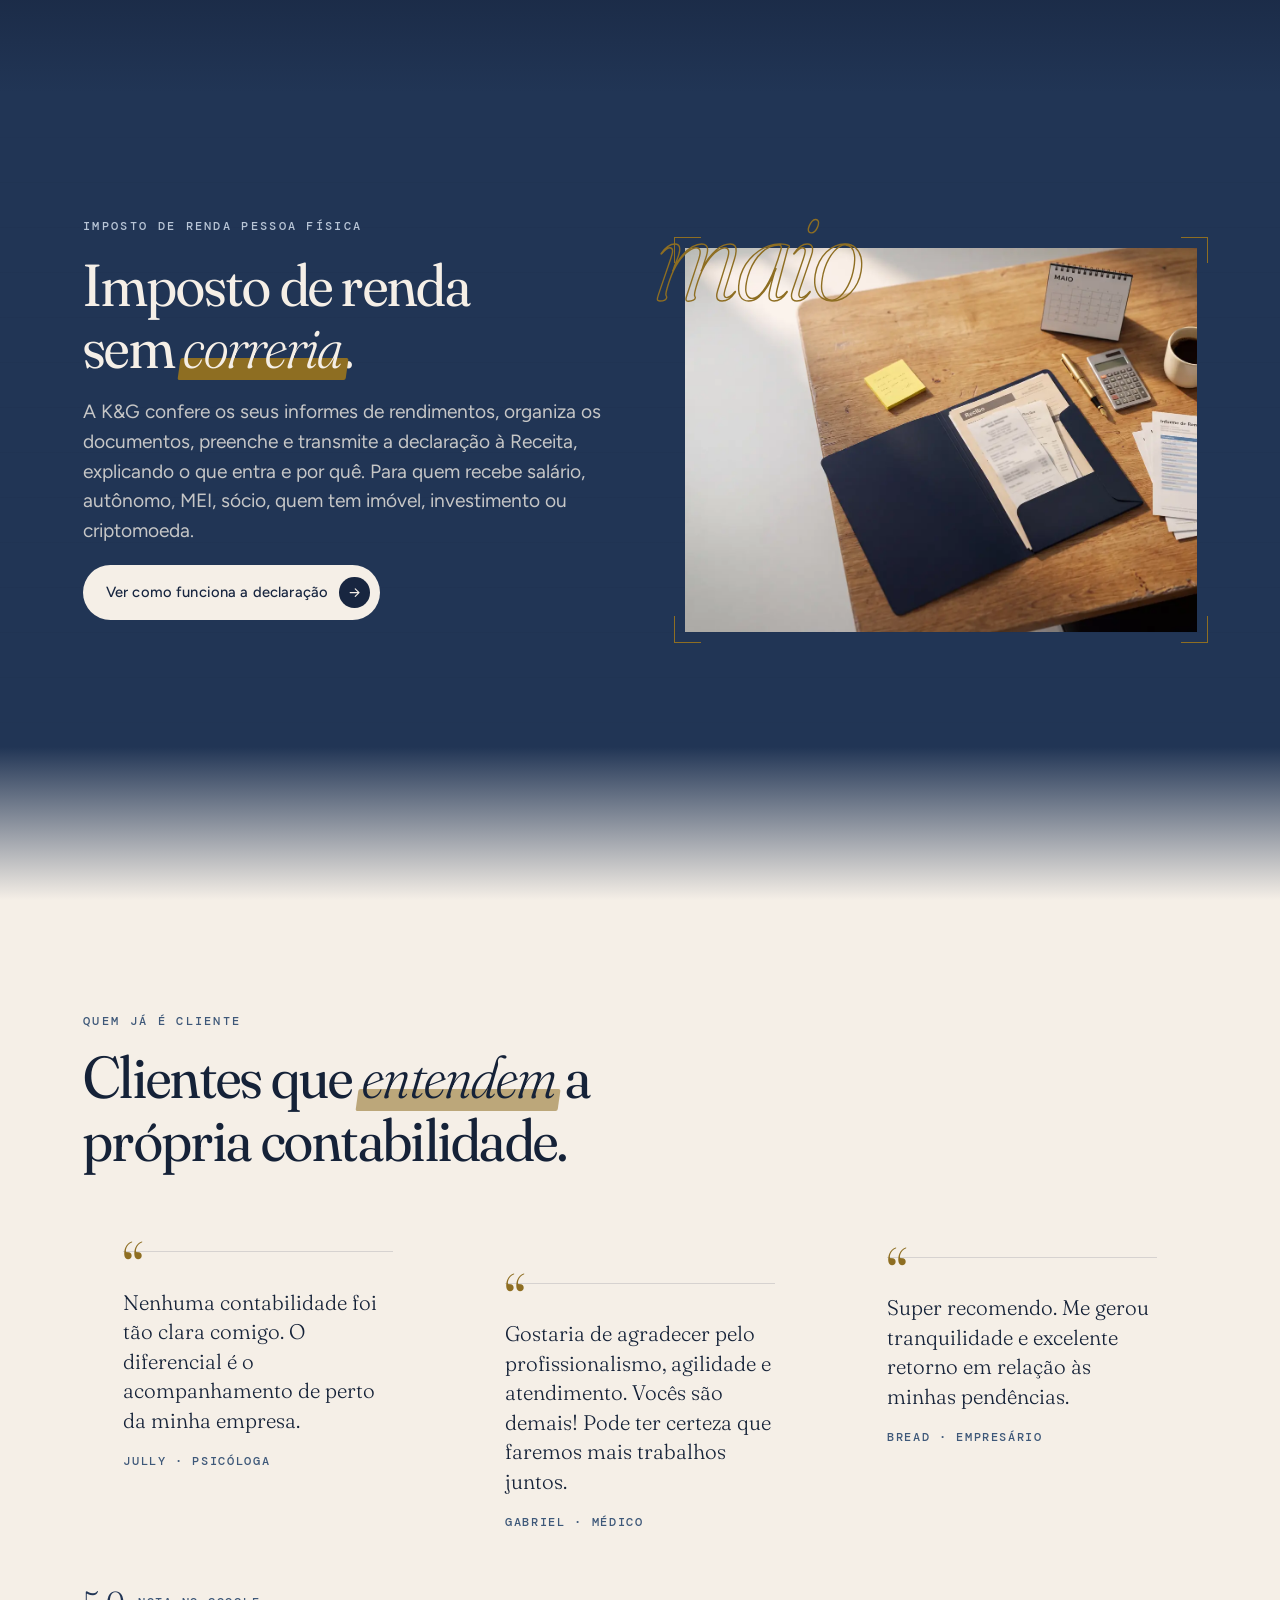
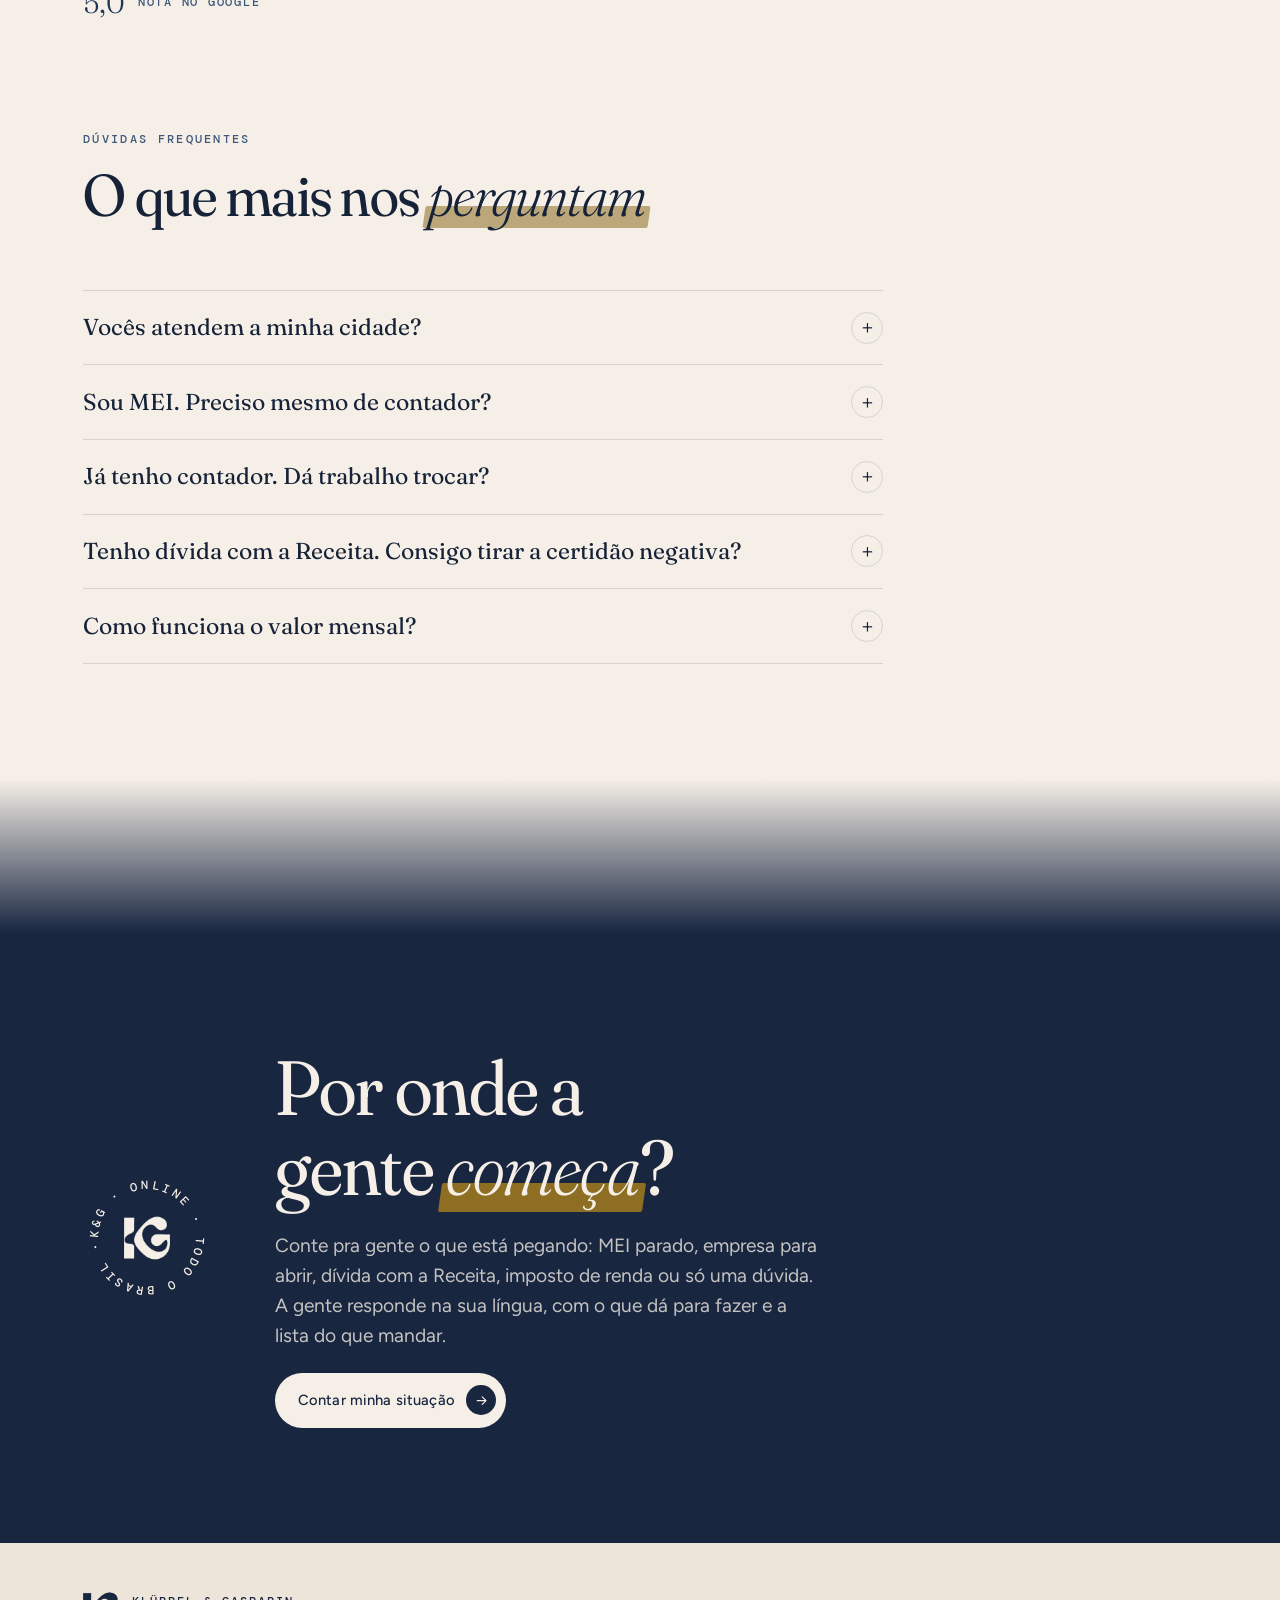
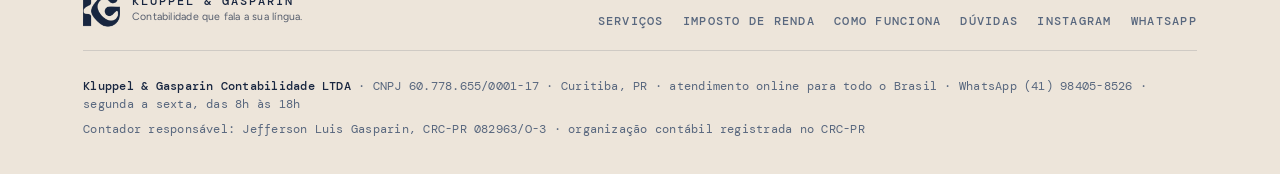
==== commit 6601dcf9: "Cores da marca (sem amarelo nos botões, ouro velho só em detalhe), botões e textos otimizados no cel" ====
--- a/index.html
+++ b/index.html
@@ -40,9 +40,18 @@
       <a href="./#como-funciona">Como funciona</a>
       <a href="./#duvidas">Dúvidas</a>
     </nav>
-    <a href="https://wa.me/5541984058526?text=Oi%2C%20K%26G%21%20Quero%20conversar%20sobre%20a%20contabilidade%20do%20meu%20neg%C3%B3cio." class="btn btn-amarelo" target="_blank" rel="noopener">Falar com a K&amp;G<i><svg viewBox="0 0 24 24" fill="none" stroke="currentColor" stroke-width="1.8" stroke-linecap="round" stroke-linejoin="round"><path d="M5 12h14M13 6l6 6-6 6"/></svg></i></a>
+    <a href="https://wa.me/5541984058526?text=Oi%2C%20K%26G%21%20Quero%20conversar%20sobre%20a%20contabilidade%20do%20meu%20neg%C3%B3cio." class="btn btn-amarelo btn-topo" target="_blank" rel="noopener">Falar com a K&amp;G<i><svg viewBox="0 0 24 24" fill="none" stroke="currentColor" stroke-width="1.8" stroke-linecap="round" stroke-linejoin="round"><path d="M5 12h14M13 6l6 6-6 6"/></svg></i></a>
+    <button class="menu-botao" type="button" aria-expanded="false" aria-controls="menu-cel"><span></span><span></span><b>Menu</b></button>
   </div>
 </header>
+<nav class="menu-cel" id="menu-cel" aria-label="Menu" hidden>
+  <a href="./#servicos">Serviços</a>
+  <a href="./imposto-de-renda/">Imposto de Renda</a>
+  <a href="./#para-quem">Para quem</a>
+  <a href="./#como-funciona">Como funciona</a>
+  <a href="./#duvidas">Dúvidas</a>
+  <a href="https://wa.me/5541984058526?text=Oi%2C%20K%26G%21%20Quero%20conversar%20sobre%20a%20contabilidade%20do%20meu%20neg%C3%B3cio." class="btn btn-amarelo" target="_blank" rel="noopener">Falar com a K&amp;G<i><svg viewBox="0 0 24 24" fill="none" stroke="currentColor" stroke-width="1.8" stroke-linecap="round" stroke-linejoin="round"><path d="M5 12h14M13 6l6 6-6 6"/></svg></i></a>
+</nav>
 
 <main>
 <section class="hero" id="inicio">
@@ -98,7 +107,7 @@
       <h2>Um serviço para cada <em class="marca">momento</em>.</h2>
       <p class="lead">Do primeiro CNPJ à declaração de imposto de renda. Encontre a situação que mais se parece com a sua e fale com a gente.</p>
     </div>
-    <div class="servicos-lista"><div class="servico reveal"><span class="num">01</span><h3>MEI do registro à declaração</h3><p>Guia mensal, emissão de notas e a DASN-SIMEI, a declaração anual do MEI que vence em 31 de maio. Se o faturamento se aproximar do limite de R$ 81 mil por ano, a gente avisa antes e organiza a transição para o Simples.</p><a href="https://wa.me/5541984058526?text=Oi%2C%20K%26G%21%20Sou%20MEI%20e%20quero%20manter%20tudo%20em%20dia%20%28guias%2C%20notas%20e%20declara%C3%A7%C3%A3o%20anual%29.%20Como%20funciona%20o%20acompanhamento%20mensal%20de%20voc%C3%AAs%3F" class="btn btn-escuro" target="_blank" rel="noopener">Colocar meu MEI em dia<i><svg viewBox="0 0 24 24" fill="none" stroke="currentColor" stroke-width="1.8" stroke-linecap="round" stroke-linejoin="round"><path d="M5 12h14M13 6l6 6-6 6"/></svg></i></a></div><div class="servico reveal"><span class="num">02</span><h3>Simples Nacional</h3><p>Contabilidade mensal, declarações e planejamento tributário para ME e EPP, ou para o MEI que passou do limite e precisa mudar de enquadramento. A empresa paga o imposto na alíquota correta, sem susto.</p><a href="https://wa.me/5541984058526?text=Oi%2C%20K%26G%21%20Preciso%20de%20contabilidade%20mensal%20para%20uma%20empresa%20do%20Simples%20Nacional.%20Como%20funciona%20o%20acompanhamento%20de%20voc%C3%AAs%3F" class="btn btn-escuro" target="_blank" rel="noopener">Falar sobre o Simples<i><svg viewBox="0 0 24 24" fill="none" stroke="currentColor" stroke-width="1.8" stroke-linecap="round" stroke-linejoin="round"><path d="M5 12h14M13 6l6 6-6 6"/></svg></i></a></div><div class="servico reveal"><span class="num">03</span><h3>Abertura de CNPJ</h3><p>Antes do registro, definimos com você o tipo de empresa (MEI, ME ou EPP), as atividades e o regime de impostos, porque essa escolha define quanto você paga nos meses seguintes. Depois cuidamos da Receita e da Junta Comercial.</p><a href="https://wa.me/5541984058526?text=Oi%2C%20K%26G%21%20Quero%20abrir%20uma%20empresa%20e%20preciso%20de%20orienta%C3%A7%C3%A3o%20sobre%20MEI%2C%20ME%20ou%20EPP." class="btn btn-escuro" target="_blank" rel="noopener">Abrir minha empresa<i><svg viewBox="0 0 24 24" fill="none" stroke="currentColor" stroke-width="1.8" stroke-linecap="round" stroke-linejoin="round"><path d="M5 12h14M13 6l6 6-6 6"/></svg></i></a></div><div class="servico reveal"><span class="num">04</span><h3>Regularização de dívidas</h3><p>Cobrança da Receita Federal, da PGFN (a procuradoria que cobra as dívidas com a União) ou da Previdência? A gente levanta tudo o que está em aberto, negocia, parcela e trabalha para recuperar a CND, a certidão que prova que a empresa está em dia.</p><a href="https://wa.me/5541984058526?text=Oi%2C%20K%26G%21%20Tenho%20pend%C3%AAncias%20com%20a%20Receita%20e%20quero%20regularizar%20a%20situa%C3%A7%C3%A3o%20da%20minha%20empresa." class="btn btn-escuro" target="_blank" rel="noopener">Regularizar minha situação<i><svg viewBox="0 0 24 24" fill="none" stroke="currentColor" stroke-width="1.8" stroke-linecap="round" stroke-linejoin="round"><path d="M5 12h14M13 6l6 6-6 6"/></svg></i></a></div><div class="servico destaque reveal"><span class="num">05</span><h3>Imposto de renda</h3><p>Para quem recebe salário, trabalha como autônomo, tem investimentos, imóvel ou criptomoedas, ou é sócio de empresa. A K&amp;G faz a sua declaração do começo ao fim, pelo WhatsApp.</p><a href="./imposto-de-renda/" class="btn btn-escuro">Declarar meu imposto de renda<i><svg viewBox="0 0 24 24" fill="none" stroke="currentColor" stroke-width="1.8" stroke-linecap="round" stroke-linejoin="round"><path d="M5 12h14M13 6l6 6-6 6"/></svg></i></a></div><div class="servico reveal"><span class="num">06</span><h3>Consultoria</h3><p>Pró-labore ou distribuição de lucros, criptomoedas no imposto de renda, o que a reforma tributária muda para o seu negócio. Você conta o caso, a gente estuda e responde em linguagem clara, com fundamento.</p><a href="https://wa.me/5541984058526?text=Oi%2C%20K%26G%21%20Tenho%20uma%20d%C3%BAvida%20sobre%20impostos%20e%20quero%20agendar%20uma%20consultoria." class="btn btn-escuro" target="_blank" rel="noopener">Agendar uma consultoria<i><svg viewBox="0 0 24 24" fill="none" stroke="currentColor" stroke-width="1.8" stroke-linecap="round" stroke-linejoin="round"><path d="M5 12h14M13 6l6 6-6 6"/></svg></i></a></div></div>
+    <div class="servicos-lista"><div class="servico reveal"><span class="num">01</span><h3>MEI do registro à declaração</h3><div class="servico-corpo"><p>Guia mensal, emissão de notas e a DASN-SIMEI, a declaração anual do MEI que vence em 31 de maio. Se o faturamento se aproximar do limite de R$ 81 mil por ano, a gente avisa antes e organiza a transição para o Simples.</p><a href="https://wa.me/5541984058526?text=Oi%2C%20K%26G%21%20Sou%20MEI%20e%20quero%20manter%20tudo%20em%20dia%20%28guias%2C%20notas%20e%20declara%C3%A7%C3%A3o%20anual%29.%20Como%20funciona%20o%20acompanhamento%20mensal%20de%20voc%C3%AAs%3F" class="btn btn-escuro" target="_blank" rel="noopener">Colocar meu MEI em dia<i><svg viewBox="0 0 24 24" fill="none" stroke="currentColor" stroke-width="1.8" stroke-linecap="round" stroke-linejoin="round"><path d="M5 12h14M13 6l6 6-6 6"/></svg></i></a></div></div><div class="servico reveal"><span class="num">02</span><h3>Simples Nacional</h3><div class="servico-corpo"><p>Contabilidade mensal, declarações e planejamento tributário para ME e EPP, ou para o MEI que passou do limite e precisa mudar de enquadramento. A empresa paga o imposto na alíquota correta, sem susto.</p><a href="https://wa.me/5541984058526?text=Oi%2C%20K%26G%21%20Preciso%20de%20contabilidade%20mensal%20para%20uma%20empresa%20do%20Simples%20Nacional.%20Como%20funciona%20o%20acompanhamento%20de%20voc%C3%AAs%3F" class="btn btn-escuro" target="_blank" rel="noopener">Falar sobre o Simples<i><svg viewBox="0 0 24 24" fill="none" stroke="currentColor" stroke-width="1.8" stroke-linecap="round" stroke-linejoin="round"><path d="M5 12h14M13 6l6 6-6 6"/></svg></i></a></div></div><div class="servico reveal"><span class="num">03</span><h3>Abertura de CNPJ</h3><div class="servico-corpo"><p>Antes do registro, definimos com você o tipo de empresa (MEI, ME ou EPP), as atividades e o regime de impostos, porque essa escolha define quanto você paga nos meses seguintes. Depois cuidamos da Receita e da Junta Comercial.</p><a href="https://wa.me/5541984058526?text=Oi%2C%20K%26G%21%20Quero%20abrir%20uma%20empresa%20e%20preciso%20de%20orienta%C3%A7%C3%A3o%20sobre%20MEI%2C%20ME%20ou%20EPP." class="btn btn-escuro" target="_blank" rel="noopener">Abrir minha empresa<i><svg viewBox="0 0 24 24" fill="none" stroke="currentColor" stroke-width="1.8" stroke-linecap="round" stroke-linejoin="round"><path d="M5 12h14M13 6l6 6-6 6"/></svg></i></a></div></div><div class="servico reveal"><span class="num">04</span><h3>Regularização de dívidas</h3><div class="servico-corpo"><p>Cobrança da Receita Federal, da PGFN (a procuradoria que cobra as dívidas com a União) ou da Previdência? A gente levanta tudo o que está em aberto, negocia, parcela e trabalha para recuperar a CND, a certidão que prova que a empresa está em dia.</p><a href="https://wa.me/5541984058526?text=Oi%2C%20K%26G%21%20Tenho%20pend%C3%AAncias%20com%20a%20Receita%20e%20quero%20regularizar%20a%20situa%C3%A7%C3%A3o%20da%20minha%20empresa." class="btn btn-escuro" target="_blank" rel="noopener">Regularizar minha situação<i><svg viewBox="0 0 24 24" fill="none" stroke="currentColor" stroke-width="1.8" stroke-linecap="round" stroke-linejoin="round"><path d="M5 12h14M13 6l6 6-6 6"/></svg></i></a></div></div><div class="servico destaque reveal"><span class="num">05</span><h3>Imposto de renda</h3><div class="servico-corpo"><p>Para quem recebe salário, trabalha como autônomo, tem investimentos, imóvel ou criptomoedas, ou é sócio de empresa. A K&amp;G faz a sua declaração do começo ao fim, pelo WhatsApp.</p><a href="./imposto-de-renda/" class="btn btn-escuro">Declarar meu imposto de renda<i><svg viewBox="0 0 24 24" fill="none" stroke="currentColor" stroke-width="1.8" stroke-linecap="round" stroke-linejoin="round"><path d="M5 12h14M13 6l6 6-6 6"/></svg></i></a></div></div><div class="servico reveal"><span class="num">06</span><h3>Consultoria</h3><div class="servico-corpo"><p>Pró-labore ou distribuição de lucros, criptomoedas no imposto de renda, o que a reforma tributária muda para o seu negócio. Você conta o caso, a gente estuda e responde em linguagem clara, com fundamento.</p><a href="https://wa.me/5541984058526?text=Oi%2C%20K%26G%21%20Tenho%20uma%20d%C3%BAvida%20sobre%20impostos%20e%20quero%20agendar%20uma%20consultoria." class="btn btn-escuro" target="_blank" rel="noopener">Agendar uma consultoria<i><svg viewBox="0 0 24 24" fill="none" stroke="currentColor" stroke-width="1.8" stroke-linecap="round" stroke-linejoin="round"><path d="M5 12h14M13 6l6 6-6 6"/></svg></i></a></div></div></div>
     <div class="compactos reveal"><div><b>Alteração contratual</b><span>mudança de endereço, de sócios ou de atividades, com o contrato e o cadastro atualizados na Junta Comercial e na Receita.</span></div><div><b>Encerramento de CNPJ</b><span>baixa na Receita Federal e na Junta Comercial, com as declarações finais entregues para a empresa parar de gerar obrigações.</span></div><div><b>Licitação (vender para prefeituras e órgãos públicos)</b><span>leitura do edital, levantamento dos documentos exigidos e montagem da proposta para a sua empresa participar.</span></div></div>
   </div>
 </section>
@@ -198,6 +207,9 @@
     </div>
   </div>
 </footer>
+<div class="barra-cel" aria-hidden="true">
+  <a href="https://wa.me/5541984058526?text=Oi%2C%20K%26G%21%20Vim%20pelo%20site%20e%20quero%20conversar%20sobre%20a%20minha%20situa%C3%A7%C3%A3o." class="btn btn-amarelo" target="_blank" rel="noopener" tabindex="-1">Falar no WhatsApp<i><svg viewBox="0 0 24 24" fill="none" stroke="currentColor" stroke-width="1.8" stroke-linecap="round" stroke-linejoin="round"><path d="M5 12h14M13 6l6 6-6 6"/></svg></i></a>
+</div>
 <script src="./assets/site.js"></script>
 </body>
 </html>
--- a/assets/site.css
+++ b/assets/site.css
@@ -1,5 +1,5 @@
 /* K&G Contabilidade · prévia RK Performance (13/10/2026)
-   Paleta medida nos posts da K&G: marinho, ardósia, marfim, amarelo marca-texto.
+   Paleta do site e dos posts da K&G: marinho, ardósia, marfim e o azul-claro do site deles (amarelo só bem escuro, em detalhe de destaque; nunca em botão).
    Tipografia: Fraunces (display) + Figtree (texto) + DM Mono (rótulos e números). */
 
 :root {
@@ -14,8 +14,8 @@
   --cinza: #58677E;
   --fio: rgba(24, 38, 64, .14);
   --fio-claro: rgba(245, 239, 231, .16);
-  --amarelo: #F2CC4A;
-  --amarelo-2: #E3B92E;
+  --acento: #B8C5D6;  /* azul-claro do CSS do site deles: rótulos e fios no escuro */
+  --ouro: #8E6E22;    /* amarelo bem escuro: só detalhes de destaque (palavra marcada, cantoneiras, fios, pontos) */
   --display: "Fraunces", "Newsreader", Georgia, serif;
   --texto: "Figtree", "Segoe UI", system-ui, sans-serif;
   --mono: "DM Mono", "IBM Plex Mono", ui-monospace, Consolas, monospace;
@@ -38,23 +38,23 @@
 h2 { font-size: clamp(2.1rem, 4.8vw, 3.7rem); font-variation-settings: "SOFT" 50, "opsz" 120; }
 h3 { font-size: clamp(1.35rem, 2.4vw, 1.9rem); font-variation-settings: "SOFT" 40, "opsz" 72; }
 p { margin: 0; }
-:focus-visible { outline: 2px solid var(--amarelo); outline-offset: 3px; border-radius: 2px; }
+:focus-visible { outline: 2px solid var(--acento); outline-offset: 3px; border-radius: 2px; }
 .claro :focus-visible, .rodape :focus-visible, .servicos :focus-visible { outline-color: var(--navy); }
 section[id] { scroll-margin-top: 5rem; }
 
-/* palavra marcada: itálico com marca-texto amarelo (os posts dela usam isso) */
+/* palavra marcada: itálico com um traço largo em ouro velho por baixo (amarelo bem escuro, só em detalhe) */
 .marca { font-style: italic; font-weight: 300; position: relative; white-space: nowrap; isolation: isolate; }
 .marca::before {
-  content: ""; position: absolute; inset: 58% -.08em -.02em -.1em; z-index: -1;
-  background: var(--amarelo); border-radius: 2px; transform: skewX(-6deg) scaleX(0); transform-origin: left;
+  content: ""; position: absolute; inset: 66% -.06em .04em -.08em; z-index: -1;
+  background: var(--ouro); border-radius: 2px; transform: skewX(-8deg) scaleX(0); transform-origin: left;
   transition: transform .9s cubic-bezier(.2, .7, .2, 1) .25s;
 }
-.in .marca::before, .no-js .marca::before { transform: skewX(-6deg) scaleX(1); }
-.escuro .marca::before { opacity: .92; }
-.escuro .marca { color: var(--branco); }
+.in .marca::before, .no-js .marca::before { transform: skewX(-8deg) scaleX(1); }
+.escuro .marca { color: var(--marfim); }
+.claro .marca::before, .servicos .marca::before { opacity: .55; }
 
 .rotulo { font: 500 .72rem/1.3 var(--mono); letter-spacing: .2em; text-transform: uppercase; color: var(--ardosia); }
-.escuro .rotulo { color: var(--amarelo); }
+.escuro .rotulo { color: var(--acento); }
 .wrap { max-width: var(--larg); margin-inline: auto; padding-inline: var(--gutter); }
 .escuro { background: var(--navy); color: var(--marfim); }
 .claro { background: var(--marfim); color: var(--tinta); }
@@ -72,7 +72,7 @@
 .intro { position: fixed; inset: 0; z-index: 90; background: var(--navy); display: grid; place-items: center; pointer-events: none; animation: intro-some .5s ease 1.5s both; }
 .no-js .intro { display: none; }
 .intro .mono { width: clamp(64px, 10vw, 96px); animation: intro-sobe .9s cubic-bezier(.2, .7, .2, 1) both; }
-.intro i { display: block; height: 1px; width: 0; background: var(--amarelo); margin-top: 1.2rem; animation: intro-linha 1.1s ease .2s both; }
+.intro i { display: block; height: 1px; width: 0; background: var(--ouro); margin-top: 1.2rem; animation: intro-linha 1.1s ease .2s both; }
 @keyframes intro-some { to { opacity: 0; visibility: hidden; } }
 @keyframes intro-sobe { from { opacity: 0; transform: translateY(14px); } to { opacity: 1; transform: none; } }
 @keyframes intro-linha { to { width: clamp(64px, 10vw, 96px); } }
@@ -88,7 +88,7 @@
 .logo small { display: block; font: 400 .66rem/1.2 var(--texto); letter-spacing: .02em; opacity: .7; text-transform: none; margin-top: .15rem; }
 .menu { display: flex; gap: 1.8rem; font: 500 .82rem/1 var(--texto); letter-spacing: .04em; }
 .menu a { opacity: .82; padding: .4rem 0; border-bottom: 1px solid transparent; transition: opacity .3s, border-color .3s; }
-.menu a:hover { opacity: 1; border-color: var(--amarelo); }
+.menu a:hover { opacity: 1; border-color: var(--ouro); }
 @media (max-width: 860px) {
   .menu { display: none; }
   .topo .btn { white-space: nowrap; padding: .5rem .4rem .5rem .95rem; font-size: .78rem; gap: .5rem; }
@@ -107,17 +107,17 @@
 .btn:hover i { transform: rotate(-45deg); }
 .btn-claro { background: var(--marfim); color: var(--navy); }
 .btn-claro i { background: var(--navy); color: var(--marfim); }
-.btn-claro:hover { background: var(--amarelo); }
+.btn-claro:hover { background: var(--branco); }
 .btn-escuro { background: var(--navy); color: var(--marfim); }
-.btn-escuro i { background: var(--amarelo); color: var(--navy); }
+.btn-escuro i { background: var(--marfim); color: var(--navy); }
 .btn-escuro:hover { background: var(--navy-2); }
 .btn-linha { background: transparent; border-color: currentColor; color: inherit; }
 .btn-linha i { border: 1px solid currentColor; }
 .btn-linha:hover { background: rgba(245, 239, 231, .08); }
 .claro .btn-linha:hover { background: rgba(24, 38, 64, .06); }
-.btn-amarelo { background: var(--amarelo); color: var(--navy); }
-.btn-amarelo i { background: var(--navy); color: var(--amarelo); }
-.btn-amarelo:hover { background: var(--marfim); }
+.btn-amarelo { background: var(--marfim); color: var(--navy); }
+.btn-amarelo i { background: var(--navy); color: var(--marfim); }
+.btn-amarelo:hover { background: var(--branco); }
 @media (max-width: 480px) { .btn { white-space: normal; text-align: left; } }
 
 /* abertura */
@@ -130,8 +130,8 @@
   background: linear-gradient(90deg, rgba(24, 38, 64, .94) 0%, rgba(24, 38, 64, .78) 38%, rgba(24, 38, 64, .28) 70%, rgba(24, 38, 64, .45) 100%),
               linear-gradient(0deg, rgba(24, 38, 64, 1) 0%, rgba(24, 38, 64, .35) 32%, rgba(24, 38, 64, 0) 60%); }
 .hero .wrap { position: relative; width: 100%; padding-top: 9rem; padding-bottom: clamp(3rem, 6vw, 5rem); display: grid; gap: 1.6rem; }
-.hero .rotulo { display: flex; align-items: center; gap: .8rem; color: var(--amarelo); }
-.hero .rotulo::before { content: ""; width: 2.2rem; height: 1px; background: var(--amarelo); }
+.hero .rotulo { display: flex; align-items: center; gap: .8rem; color: var(--acento); }
+.hero .rotulo::before { content: ""; width: 2.2rem; height: 1px; background: var(--ouro); }
 .hero h1 { max-width: 12ch; }
 .hero .lead { color: rgba(245, 239, 231, .82); }
 .hero-acoes { display: flex; flex-wrap: wrap; gap: .8rem 1rem; align-items: center; }
@@ -144,7 +144,7 @@
 .selo { width: clamp(6.5rem, 10vw, 8.5rem); aspect-ratio: 1; position: relative; display: grid; place-items: center; flex: none; }
 .selo svg { position: absolute; inset: 0; animation: gira 26s linear infinite; }
 .selo:hover svg { animation-duration: 9s; }
-.selo text { font: 500 .66rem var(--mono); letter-spacing: .34em; text-transform: uppercase; fill: currentColor; }
+.selo text { font: 500 .58rem var(--mono); letter-spacing: .26em; text-transform: uppercase; fill: currentColor; }
 .selo img { width: 36%; }
 @keyframes gira { to { transform: rotate(360deg); } }
 @media (prefers-reduced-motion: reduce) { .selo svg { animation: none; } }
@@ -153,7 +153,7 @@
 .letreiro { background: var(--navy-2); color: var(--marfim); overflow: hidden; border-top: 1px solid var(--fio-claro); border-bottom: 1px solid var(--fio-claro); padding: .95rem 0; }
 .letreiro-faixa { display: flex; width: max-content; will-change: transform; }
 .letreiro span { font-family: var(--display); font-style: italic; font-weight: 300; font-size: 1.25rem; letter-spacing: .01em; margin-right: 2.6rem; display: inline-flex; align-items: center; gap: 2.6rem; white-space: nowrap; }
-.letreiro span::after { content: ""; width: .42rem; height: .42rem; border-radius: 50%; background: var(--amarelo); }
+.letreiro span::after { content: ""; width: .42rem; height: .42rem; border-radius: 50%; background: var(--ouro); }
 
 /* faixas de transição */
 .faixa { height: clamp(90px, 12vw, 160px); }
@@ -189,15 +189,21 @@
 
 /* serviços: lista editorial, sem cards */
 .servicos-lista { border-top: 1px solid var(--fio); }
-.servico { display: grid; grid-template-columns: 4.5rem minmax(0, 1.2fr) minmax(0, 1fr) auto; gap: 1.2rem 2rem; align-items: center; padding: clamp(1.4rem, 3vw, 2.2rem) 0; border-bottom: 1px solid var(--fio); position: relative; transition: padding-left .5s cubic-bezier(.2, .7, .2, 1); }
-.servico::before { content: ""; position: absolute; left: 0; top: 0; bottom: 0; width: 0; background: var(--amarelo); transition: width .5s cubic-bezier(.2, .7, .2, 1); opacity: .9; }
+.servico { display: grid; grid-template-columns: 4.5rem minmax(0, 1fr) minmax(0, 1.15fr); gap: 1.2rem 3rem; align-items: start; padding: clamp(1.6rem, 3vw, 2.4rem) 0; border-bottom: 1px solid var(--fio); position: relative; transition: padding-left .5s cubic-bezier(.2, .7, .2, 1); }
+.servico-corpo { display: grid; gap: 1.1rem; justify-items: start; }
+.servico::before { content: ""; position: absolute; left: 0; top: 0; bottom: 0; width: 0; background: var(--ouro); transition: width .5s cubic-bezier(.2, .7, .2, 1); opacity: .9; }
 .servico:hover { padding-left: 1.2rem; }
 .servico:hover::before { width: 4px; }
 .servico .num { font: 300 clamp(2rem, 3vw, 2.8rem)/1 var(--display); color: var(--ardosia-2); -webkit-text-stroke: 1px var(--ardosia-2); -webkit-text-fill-color: transparent; }
 .servico h3 { font-size: clamp(1.5rem, 2.6vw, 2.2rem); }
 .servico p { color: var(--cinza); max-width: 30rem; }
 .servico.destaque h3 .marca { font-size: 1em; }
-@media (max-width: 960px) { .servico { grid-template-columns: 3rem 1fr; } .servico p, .servico .btn { grid-column: 2; } }
+@media (max-width: 960px) {
+  .servico { grid-template-columns: auto minmax(0, 1fr); gap: .9rem 1rem; align-items: baseline; }
+  .servico .num { font-size: 1.6rem; }
+  .servico-corpo { grid-column: 1 / -1; }
+  .servico:hover { padding-left: 0; }
+}
 .compactos { display: grid; grid-template-columns: repeat(auto-fit, minmax(14rem, 1fr)); gap: 1.2rem 3rem; margin-top: clamp(2rem, 4vw, 3rem); padding-top: 1.6rem; }
 .compactos div { display: grid; gap: .3rem; font-size: .95rem; color: var(--cinza); }
 .compactos b { font: 500 .78rem/1.3 var(--mono); letter-spacing: .14em; text-transform: uppercase; color: var(--navy-2); }
@@ -209,20 +215,25 @@
 .passo h3 { margin-bottom: .5rem; }
 .passo p { color: rgba(245, 239, 231, .72); font-size: .98rem; }
 @media (max-width: 960px) { .passos { grid-template-columns: repeat(2, minmax(0, 1fr)); } }
-@media (max-width: 520px) { .passos { grid-template-columns: 1fr; } }
+@media (max-width: 520px) {
+  .passos { grid-template-columns: 1fr; gap: 0; }
+  .passo { display: grid; grid-template-columns: 3.4rem minmax(0, 1fr); column-gap: 1rem; padding: 1.2rem 0; }
+  .passo i { grid-row: 1 / 3; font-size: 3.2rem; margin: 0; }
+  .passo h3 { font-size: 1.3rem; margin-bottom: .35rem; }
+}
 
 /* bloco imposto de renda: faixa sangrada com número gigante */
 .irpf { position: relative; overflow: hidden; }
 .irpf .wrap { display: grid; grid-template-columns: minmax(0, 1fr) auto; gap: 2rem 4rem; align-items: center; }
-.irpf-num { font: 300 clamp(6rem, 18vw, 17rem)/.85 var(--display); color: transparent; -webkit-text-stroke: 1px var(--amarelo); letter-spacing: -.05em; white-space: nowrap; }
-.irpf-num small { display: block; font: 500 .68rem/1.6 var(--mono); letter-spacing: .2em; text-transform: uppercase; color: var(--amarelo); -webkit-text-stroke: 0; margin-top: 1.2rem; white-space: normal; max-width: 22rem; }
+.irpf-num { font: 300 clamp(6rem, 18vw, 17rem)/.85 var(--display); color: transparent; -webkit-text-stroke: 1px var(--ouro); letter-spacing: -.05em; white-space: nowrap; }
+.irpf-num small { display: block; font: 500 .68rem/1.6 var(--mono); letter-spacing: .2em; text-transform: uppercase; color: var(--acento); -webkit-text-stroke: 0; margin-top: 1.2rem; white-space: normal; max-width: 22rem; }
 .irpf-texto { display: grid; gap: 1.2rem; max-width: 36rem; }
 @media (max-width: 900px) { .irpf .wrap { grid-template-columns: 1fr; } .irpf-num { order: -1; } }
 
 /* depoimentos escalonados */
 .depos { display: grid; grid-template-columns: repeat(3, minmax(0, 1fr)); gap: 2rem; align-items: start; }
 .depo { position: relative; padding: 2.2rem 0 0; border-top: 1px solid var(--fio); }
-.depo::before { content: "\201C"; position: absolute; top: -.2rem; left: 0; font: 300 5rem/1 var(--display); color: var(--amarelo); line-height: .6; }
+.depo::before { content: "\201C"; position: absolute; top: -.2rem; left: 0; font: 300 5rem/1 var(--display); color: var(--ouro); line-height: .6; }
 .depo:nth-child(2) { margin-top: 3rem; }
 .depo:nth-child(3) { margin-top: 1.4rem; }
 .depo p { font-family: var(--display); font-weight: 300; font-size: 1.32rem; line-height: 1.4; font-variation-settings: "SOFT" 40, "opsz" 48; }
@@ -238,7 +249,7 @@
 .faq summary::-webkit-details-marker { display: none; }
 .faq summary i { width: 2rem; height: 2rem; border: 1px solid var(--fio); border-radius: 50%; display: grid; place-items: center; transition: transform .4s, background .3s; }
 .faq summary i::before { content: "+"; font: 300 1.3rem/1 var(--texto); }
-.faq details[open] summary i { transform: rotate(45deg); background: var(--amarelo); border-color: var(--amarelo); }
+.faq details[open] summary i { transform: rotate(45deg); background: var(--navy-2); border-color: var(--navy-2); color: var(--marfim); }
 .faq .resp { padding: 0 3rem 1.5rem 0; color: var(--cinza); max-width: 42rem; }
 
 /* fechamento */
@@ -256,7 +267,6 @@
 .rodape nav a:hover { color: var(--navy); }
 .legal { display: grid; gap: .35rem; font-family: var(--mono); font-size: .74rem; letter-spacing: .02em; line-height: 1.6; }
 .legal b { color: var(--navy); font-weight: 500; }
-.asterisco { color: var(--amarelo-2); }
 
 /* reveal e parallax */
 .reveal { opacity: 0; transform: translateY(22px); transition: opacity .9s ease, transform .9s cubic-bezier(.2, .7, .2, 1); }
@@ -275,7 +285,6 @@
 .modal .msg { background: #E6F4EA; color: #163B22; padding: .9rem 1rem; border-radius: 14px 14px 14px 3px; font-size: .95rem; line-height: 1.5; }
 .modal .para { font: 500 .72rem/1.3 var(--mono); letter-spacing: .14em; text-transform: uppercase; color: var(--ardosia); }
 .modal .fechar { position: absolute; top: .8rem; right: .8rem; width: 2.2rem; height: 2.2rem; border: 1px solid var(--fio); border-radius: 50%; background: none; cursor: pointer; font: 300 1.3rem/1 var(--texto); color: var(--tinta); }
-.modal .fechar:hover { background: var(--amarelo); border-color: var(--amarelo); }
 .modal .nota { font-size: .8rem; color: var(--cinza); }
 
 /* página de imposto de renda */
@@ -283,9 +292,9 @@
 .hero-pag .hero-foto img { object-position: 40% 50%; }
 .lista-check { display: grid; gap: 0; border-top: 1px solid var(--fio); max-width: 46rem; }
 .lista-check li { list-style: none; display: grid; grid-template-columns: 1.6rem 1fr; gap: 1rem; padding: 1rem 0; border-bottom: 1px solid var(--fio); align-items: start; font-size: 1.05rem; }
-.lista-check li::before { content: ""; width: 1.1rem; height: 1.1rem; margin-top: .3rem; border-radius: 50%; background: var(--amarelo); -webkit-mask: url("data:image/svg+xml;utf8,<svg xmlns='http://www.w3.org/2000/svg' viewBox='0 0 24 24'><circle cx='12' cy='12' r='12'/></svg>") center/contain no-repeat; mask: url("data:image/svg+xml;utf8,<svg xmlns='http://www.w3.org/2000/svg' viewBox='0 0 24 24'><circle cx='12' cy='12' r='12'/></svg>") center/contain no-repeat; position: relative; }
+.lista-check li::before { content: ""; width: 1.1rem; height: 1.1rem; margin-top: .3rem; border-radius: 50%; background: var(--ouro); -webkit-mask: url("data:image/svg+xml;utf8,<svg xmlns='http://www.w3.org/2000/svg' viewBox='0 0 24 24'><circle cx='12' cy='12' r='12'/></svg>") center/contain no-repeat; mask: url("data:image/svg+xml;utf8,<svg xmlns='http://www.w3.org/2000/svg' viewBox='0 0 24 24'><circle cx='12' cy='12' r='12'/></svg>") center/contain no-repeat; position: relative; }
 .lista-check li { position: relative; }
-.lista-check li::after { content: ""; position: absolute; left: .32rem; top: 1.42rem; width: .5rem; height: .28rem; border-left: 2px solid var(--navy); border-bottom: 2px solid var(--navy); transform: rotate(-45deg); }
+.lista-check li::after { content: ""; position: absolute; left: .32rem; top: 1.42rem; width: .5rem; height: .28rem; border-left: 2px solid var(--marfim); border-bottom: 2px solid var(--marfim); transform: rotate(-45deg); }
 .escuro .lista-check { border-color: var(--fio-claro); }
 .escuro .lista-check li { border-color: var(--fio-claro); }
 .lista-check ul, ul.lista-check { margin: 0; padding: 0; }
@@ -295,34 +304,34 @@
 .prazo .wrap { display: grid; grid-template-columns: auto minmax(0, 1fr); gap: 2rem 4rem; align-items: center; }
 @media (max-width: 900px) { .prazo .wrap { grid-template-columns: 1fr; } }
 .topo-crumb { font: 500 .7rem/1.3 var(--mono); letter-spacing: .18em; text-transform: uppercase; opacity: .7; }
-.topo-crumb a:hover { color: var(--amarelo); }
+.topo-crumb a:hover { color: var(--acento); }
 
 /* ===== acabamento v2: prova, cantoneiras, fotos sobrepostas, para quem ===== */
 .prova { background: var(--navy); color: var(--marfim); border-top: 1px solid var(--fio-claro); }
 .prova .wrap { display: grid; grid-template-columns: repeat(4, minmax(0, 1fr)); }
-.prova div { padding: 1.3rem 1.2rem 1.3rem 0; display: grid; gap: .2rem; border-left: 1px solid var(--fio-claro); padding-left: 1.2rem; }
-.prova div:first-child { border-left: 0; padding-left: 0; }
+.prova .wrap > div { padding: 1.3rem 1.2rem 1.3rem 0; display: grid; gap: .2rem; border-left: 1px solid var(--fio-claro); padding-left: 1.2rem; }
+.prova .wrap > div:first-child { border-left: 0; padding-left: 0; }
 .prova b { font: 300 1.5rem/1.1 var(--display); font-variant-numeric: lining-nums; }
 .prova b .marca { font-size: .95em; }
 .prova span { font: 500 .66rem/1.4 var(--mono); letter-spacing: .14em; text-transform: uppercase; color: rgba(245, 239, 231, .62); }
-@media (max-width: 860px) { .prova .wrap { grid-template-columns: repeat(2, minmax(0, 1fr)); } .prova div:nth-child(3) { border-left: 0; padding-left: 0; } .prova div { border-top: 1px solid var(--fio-claro); } .prova div:nth-child(-n+2) { border-top: 0; } }
+@media (max-width: 860px) { .prova .wrap { grid-template-columns: repeat(2, minmax(0, 1fr)); } .prova .wrap > div:nth-child(3) { border-left: 0; padding-left: 0; } .prova .wrap > div { border-top: 1px solid var(--fio-claro); } .prova .wrap > div:nth-child(-n+2) { border-top: 0; } }
 
 /* cantoneiras */
 .moldura { position: relative; }
-.moldura::before, .moldura::after, .moldura > i::before, .moldura > i::after { content: ""; position: absolute; width: 1.6rem; height: 1.6rem; border-color: var(--amarelo); border-style: solid; border-width: 0; z-index: 2; }
+.moldura::before, .moldura::after, .moldura > i::before, .moldura > i::after { content: ""; position: absolute; width: 1.6rem; height: 1.6rem; border-color: var(--ouro); border-style: solid; border-width: 0; z-index: 2; }
 .moldura::before { top: -.7rem; left: -.7rem; border-top-width: 1px; border-left-width: 1px; }
 .moldura::after { top: -.7rem; right: -.7rem; border-top-width: 1px; border-right-width: 1px; }
 .moldura > i::before { bottom: -.7rem; left: -.7rem; border-bottom-width: 1px; border-left-width: 1px; }
 .moldura > i::after { bottom: -.7rem; right: -.7rem; border-bottom-width: 1px; border-right-width: 1px; }
 .moldura > i { position: absolute; inset: 0; pointer-events: none; }
 .moldura img { width: 100%; height: 100%; object-fit: cover; display: block; }
-.claro .moldura::before, .claro .moldura::after, .claro .moldura > i::before, .claro .moldura > i::after { border-color: var(--ardosia); }
+.claro .moldura::before, .claro .moldura::after, .claro .moldura > i::before, .claro .moldura > i::after { border-color: var(--ouro); }
 
 /* quem somos: foto grande + detalhe sobreposto */
 .fotos { position: relative; aspect-ratio: 3 / 4; width: 100%; max-width: 30rem; justify-self: end; }
 .fotos .principal { position: absolute; inset: 0 0 0 12%; }
 .fotos .detalhe { position: absolute; left: -4%; bottom: 8%; width: 52%; aspect-ratio: 4 / 3; box-shadow: 0 30px 60px -30px rgba(24, 38, 64, .55); }
-.fotos .detalhe::before, .fotos .detalhe::after, .fotos .detalhe > i::before, .fotos .detalhe > i::after { border-color: var(--amarelo); }
+.fotos .detalhe::before, .fotos .detalhe::after, .fotos .detalhe > i::before, .fotos .detalhe > i::after { border-color: var(--ouro); }
 @media (max-width: 860px) {
   .fotos { margin: 1.5rem auto 0; max-width: 26rem; justify-self: center; }
   .fotos .principal { inset: 0 0 0 18%; }
@@ -334,7 +343,7 @@
 .perfil:nth-child(even) { transform: translateY(2.2rem); }
 .perfil:nth-child(odd) { padding-right: 1rem; }
 .perfil { padding: 1.6rem 0; border-bottom: 1px solid var(--fio-claro); display: grid; gap: .45rem; position: relative; }
-.perfil::before { content: ""; position: absolute; left: 0; top: -1px; width: 2.2rem; height: 1px; background: var(--amarelo); }
+.perfil::before { content: ""; position: absolute; left: 0; top: -1px; width: 2.2rem; height: 1px; background: var(--ouro); }
 .perfil h3 { font-size: 1.35rem; }
 .perfil p { color: rgba(245, 239, 231, .72); font-size: .96rem; }
 @media (max-width: 860px) { .perfis { grid-template-columns: 1fr; } .perfil:nth-child(even) { transform: none; } }
@@ -342,10 +351,87 @@
 /* bloco irpf da home: foto em moldura com a palavra vazada sobreposta */
 .irpf .wrap { grid-template-columns: minmax(0, 1fr) minmax(0, .95fr); }
 .irpf-foto { position: relative; aspect-ratio: 4 / 3; margin-top: 2.5rem; }
-.irpf-foto .palavra { position: absolute; left: -6%; top: -3.2rem; font: 300 clamp(4.5rem, 10vw, 9rem)/.9 var(--display); font-style: italic; color: transparent; -webkit-text-stroke: 1px var(--amarelo); letter-spacing: -.03em; z-index: 3; pointer-events: none; }
+.irpf-foto .palavra { position: absolute; left: -6%; top: -3.2rem; font: 300 clamp(4.5rem, 10vw, 9rem)/.9 var(--display); font-style: italic; color: transparent; -webkit-text-stroke: 1px var(--ouro); letter-spacing: -.03em; z-index: 3; pointer-events: none; }
 @media (max-width: 900px) { .irpf .wrap { grid-template-columns: 1fr; } .irpf-foto { order: 2; margin-top: 3.5rem; } }
 
 /* hero: letreiro cola no fim, prova embaixo */
 .hero .wrap { padding-bottom: clamp(2.4rem, 5vw, 4rem); }
 .lista-check.escura li { border-color: var(--fio-claro); }
-.lista-check.escura li::after { border-color: var(--navy); }
+.lista-check.escura li::after { border-color: var(--marfim); }
+
+
+/* ===== ajuste de botões e textos no celular (14/10/2026) ===== */
+.menu-botao { display: none; }
+.menu-cel { display: none; }
+.barra-cel { display: none; }
+
+@media (max-width: 860px) {
+  /* cabeçalho: logo + menu; o WhatsApp desce para a barra fixa, na altura do polegar */
+  .topo .btn-topo { display: none; }
+  .menu-botao { display: inline-flex; align-items: center; background: none; border: 1px solid var(--fio-claro); color: var(--marfim); border-radius: 999px; padding: .6rem 1rem .6rem 2.4rem; cursor: pointer; font: 500 .7rem/1 var(--mono); letter-spacing: .16em; text-transform: uppercase; position: relative; }
+  .menu-botao span { position: absolute; left: .95rem; width: 1rem; height: 1px; background: currentColor; transition: transform .3s; }
+  .menu-botao span:first-child { top: calc(50% - 3px); }
+  .menu-botao span + span { top: calc(50% + 3px); }
+  .menu-botao b { font-weight: 500; }
+  .menu-botao[aria-expanded="true"] span:first-child { transform: translateY(3px) rotate(45deg); }
+  .menu-botao[aria-expanded="true"] span + span { transform: translateY(-3px) rotate(-45deg); }
+  .menu-cel:not([hidden]) { display: grid; position: fixed; inset: 0; z-index: 69; background: var(--navy); padding: 6.5rem var(--gutter) 2rem; align-content: start; }
+  .menu-cel a:not(.btn) { font: 300 1.9rem/1.2 var(--display); color: var(--marfim); padding: 1rem 0; border-bottom: 1px solid var(--fio-claro); }
+  .menu-cel .btn { margin-top: 2rem; justify-content: space-between; }
+  body.menu-aberto { overflow: hidden; }
+
+  .barra-cel { display: block; position: fixed; left: 0; right: 0; bottom: 0; z-index: 66; padding: 1.4rem var(--gutter) calc(.8rem + env(safe-area-inset-bottom, 0px)); background: linear-gradient(180deg, rgba(24, 38, 64, 0), rgba(24, 38, 64, .9) 45%); transform: translateY(110%); transition: transform .45s cubic-bezier(.2, .7, .2, 1); pointer-events: none; }
+  .barra-cel.visivel { transform: none; pointer-events: auto; }
+  .barra-cel .btn { width: 100%; justify-content: space-between; box-shadow: 0 12px 30px -12px rgba(0, 0, 0, .45); }
+  .rodape { padding-bottom: 6rem; }
+
+  /* abertura: sem selo nem "rolar" no celular */
+  .hero-pe { display: none; }
+  .hero .wrap { padding-top: 7.5rem; gap: 1.2rem; }
+}
+
+@media (max-width: 600px) {
+  /* botões das seções na largura toda: rótulo à esquerda, seta à direita */
+  main .btn { width: 100%; justify-content: space-between; padding: .8rem .55rem .8rem 1.25rem; font-size: .95rem; }
+  .hero-acoes { flex-direction: column; align-items: stretch; gap: .7rem; }
+
+  /* textos: menos linhas na coluna estreita */
+  body { font-size: 1rem; line-height: 1.6; }
+  .lead { font-size: 1.04rem; line-height: 1.55; }
+  .rotulo { font-size: .66rem; letter-spacing: .14em; }
+  .hero .rotulo::before { width: 1.4rem; }
+  h1 { font-size: clamp(2.35rem, 10.5vw, 2.9rem); line-height: 1.04; }
+  h2 { font-size: clamp(1.95rem, 8.4vw, 2.4rem); }
+  .hero h1 { max-width: none; }
+  .manifesto-texto { font-size: 1rem; line-height: 1.65; gap: 1rem; }
+  .manifesto-texto p:first-of-type::first-letter { font-size: 3em; }
+  .servico p { font-size: .98rem; line-height: 1.6; }
+  .servico h3 { font-size: 1.45rem; }
+  .pilar { grid-template-columns: 2rem 1fr; padding: 1.1rem 0; }
+  .pilar p, .perfil p, .compactos div { font-size: .95rem; }
+  .depo p { font-size: 1.14rem; line-height: 1.45; }
+  .lista-check li { font-size: .98rem; line-height: 1.55; padding: .85rem 0; }
+  .lista-check li::after { top: 1.27rem; }
+  .faq summary { font-size: 1.1rem; padding: 1.1rem 0; }
+  .faq .resp { padding-right: 0; font-size: .97rem; }
+  .cabeca { gap: .8rem; margin-bottom: 2rem; }
+  section.bloco { padding-block: 3.6rem; }
+  .faixa { height: 72px; }
+  .irpf-num { font-size: clamp(5rem, 26vw, 7rem); }
+  .irpf-num small { font-size: .6rem; letter-spacing: .14em; }
+  .final h2 { font-size: clamp(2.2rem, 10vw, 2.8rem); }
+  .final .selo { width: 5.5rem; }
+  .prova b { font-size: 1.25rem; }
+  .prova .wrap > div { padding: 1rem .8rem 1rem 0; }
+  .prova .wrap > div:nth-child(even) { padding-left: .9rem; }
+  .legal { font-size: .7rem; }
+}
+
+/* serviços no celular: botão em contorno para não empilhar 6 blocos escuros */
+@media (max-width: 600px) {
+  .servico .btn-escuro { background: transparent; color: var(--navy); border-color: rgba(24, 38, 64, .35); }
+  .servico .btn-escuro:hover { background: rgba(24, 38, 64, .06); }
+}
+
+/* ouro velho no escuro: um pouco mais de presença nos traços finos */
+.escuro .irpf-num, .irpf .irpf-foto .palavra { -webkit-text-stroke-width: 1.4px; }
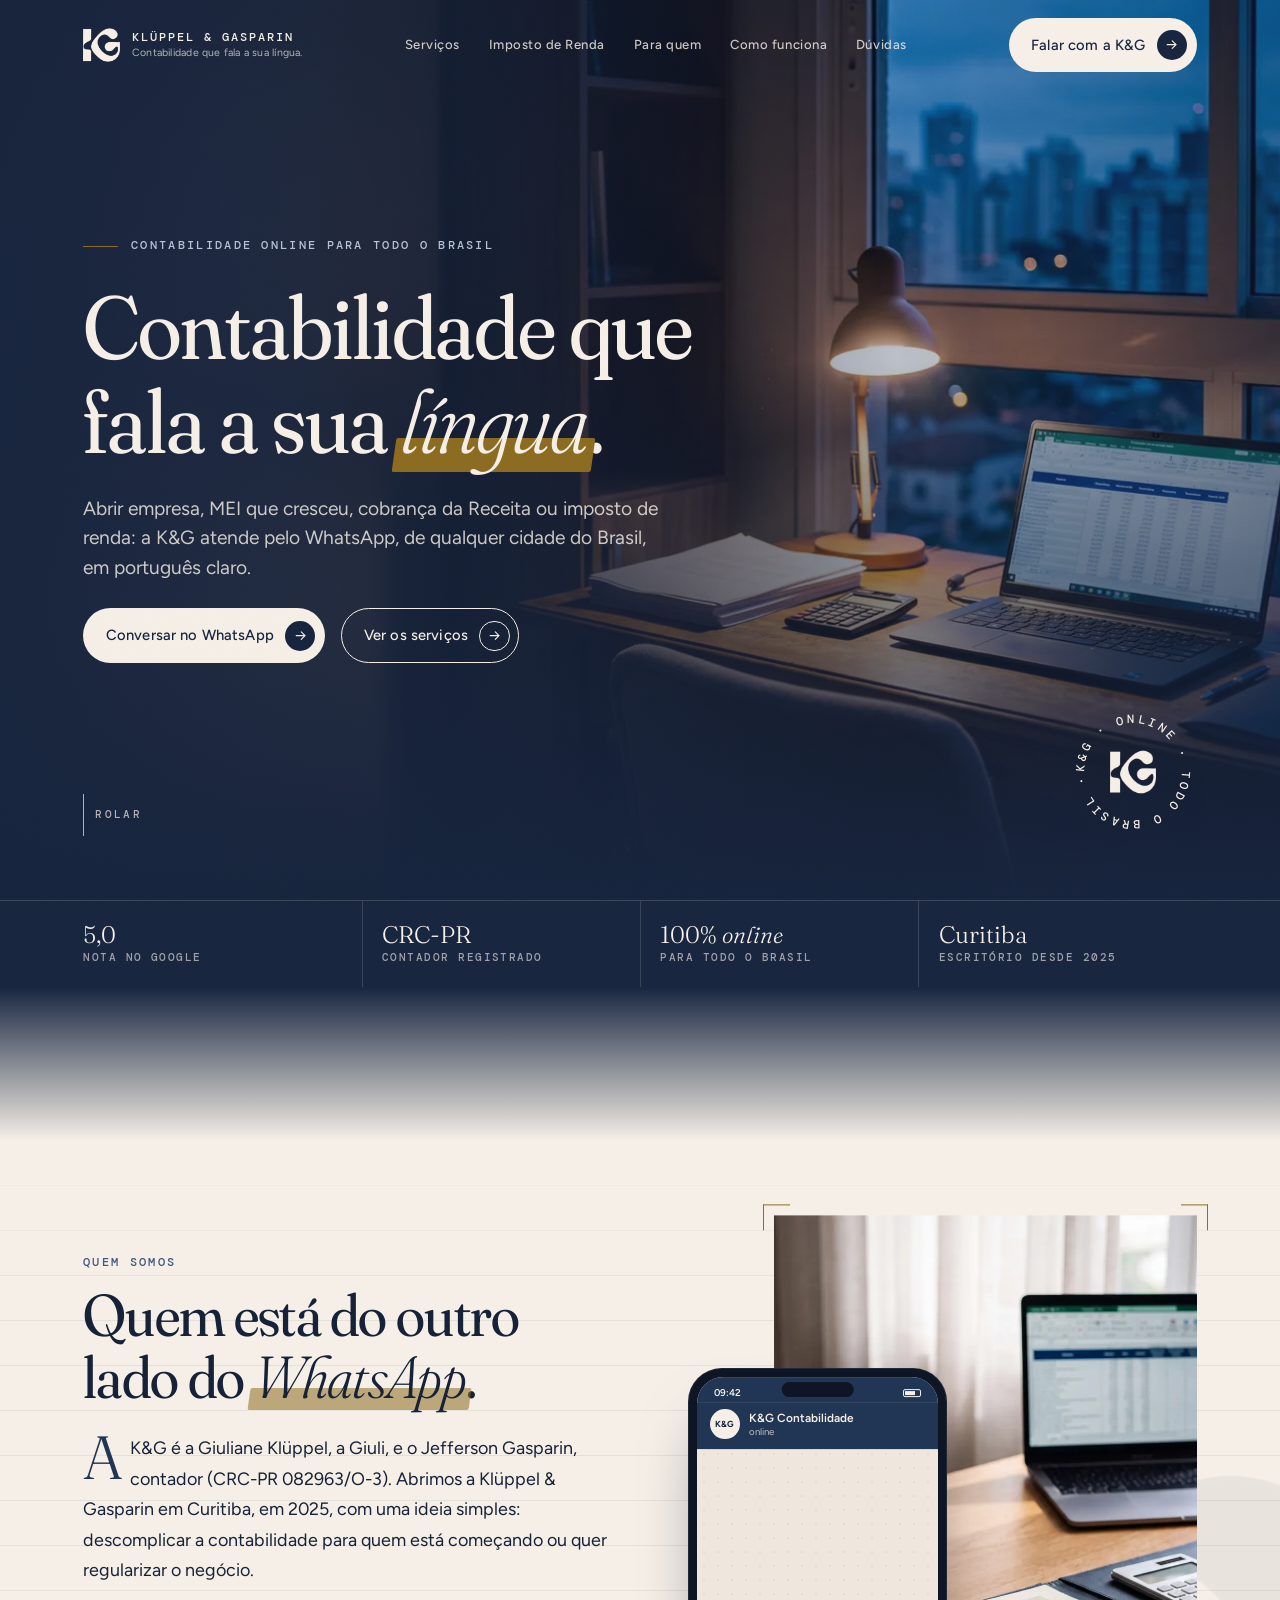
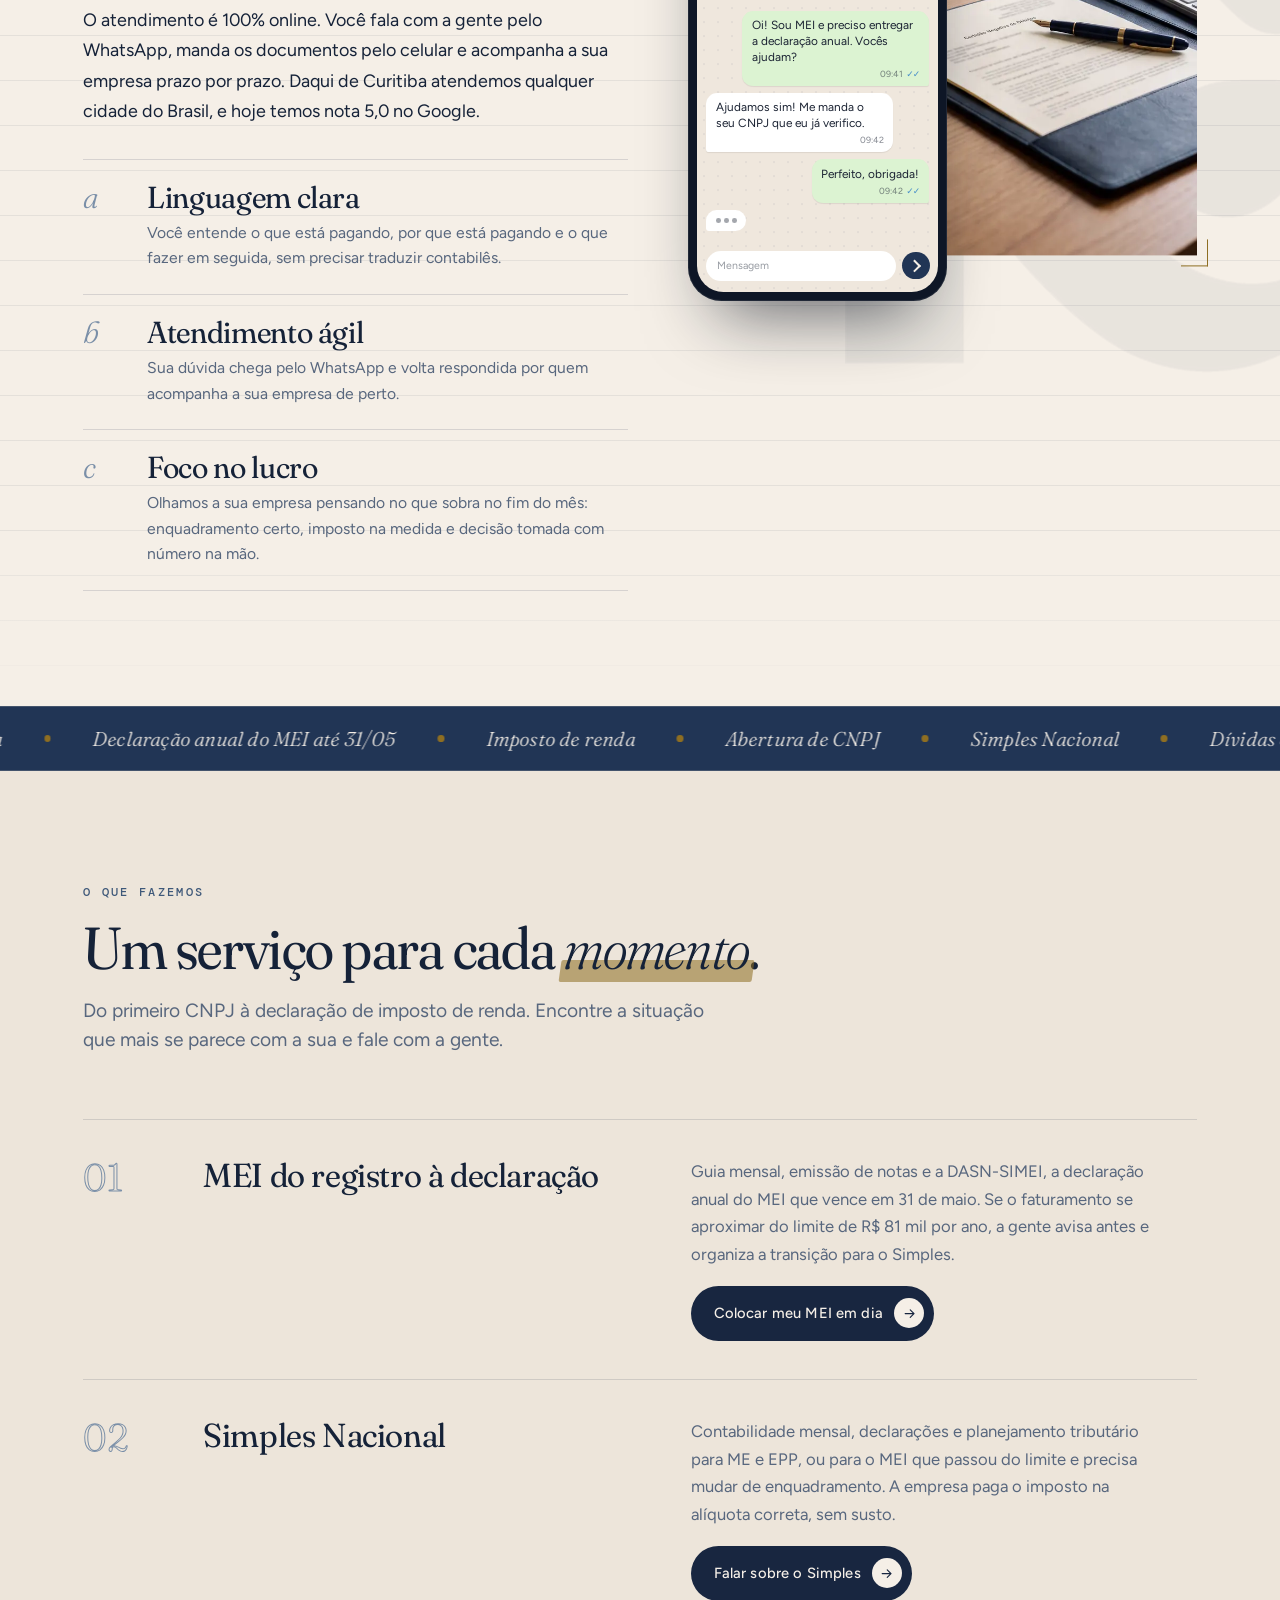
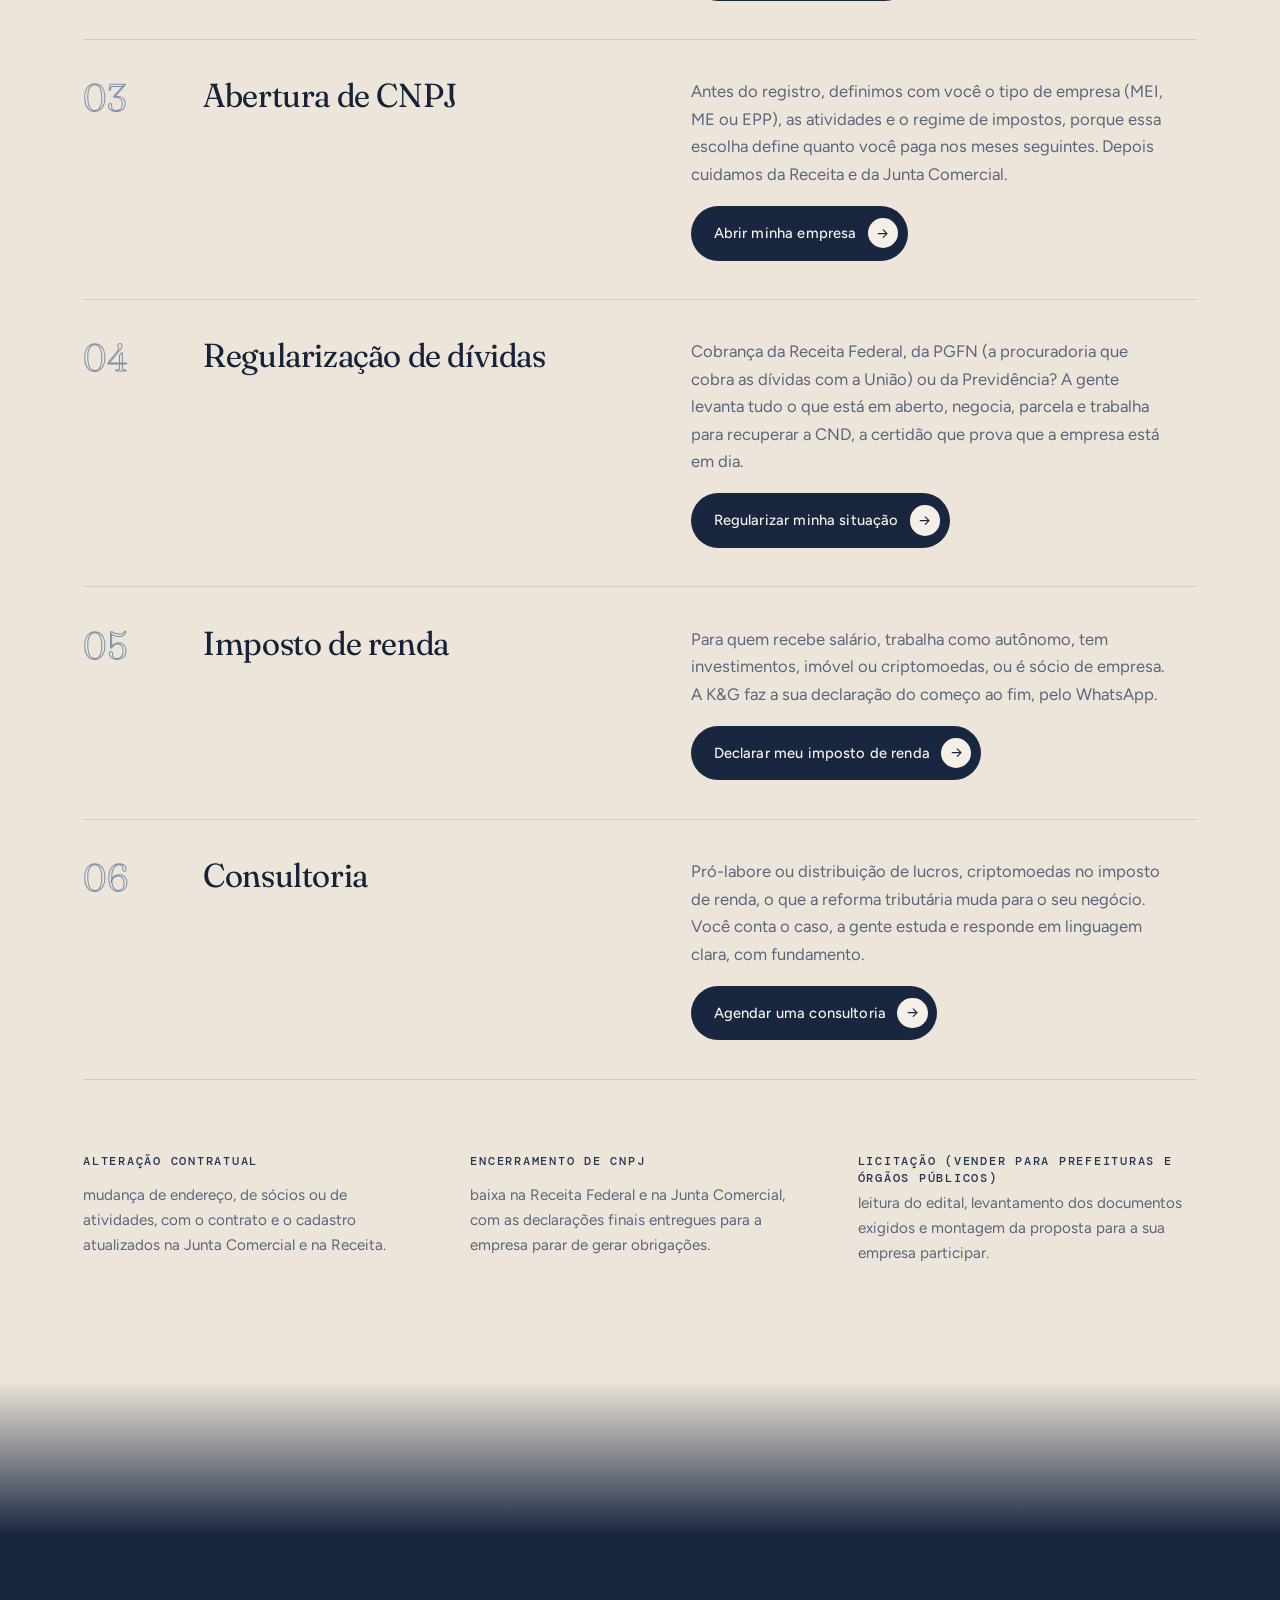
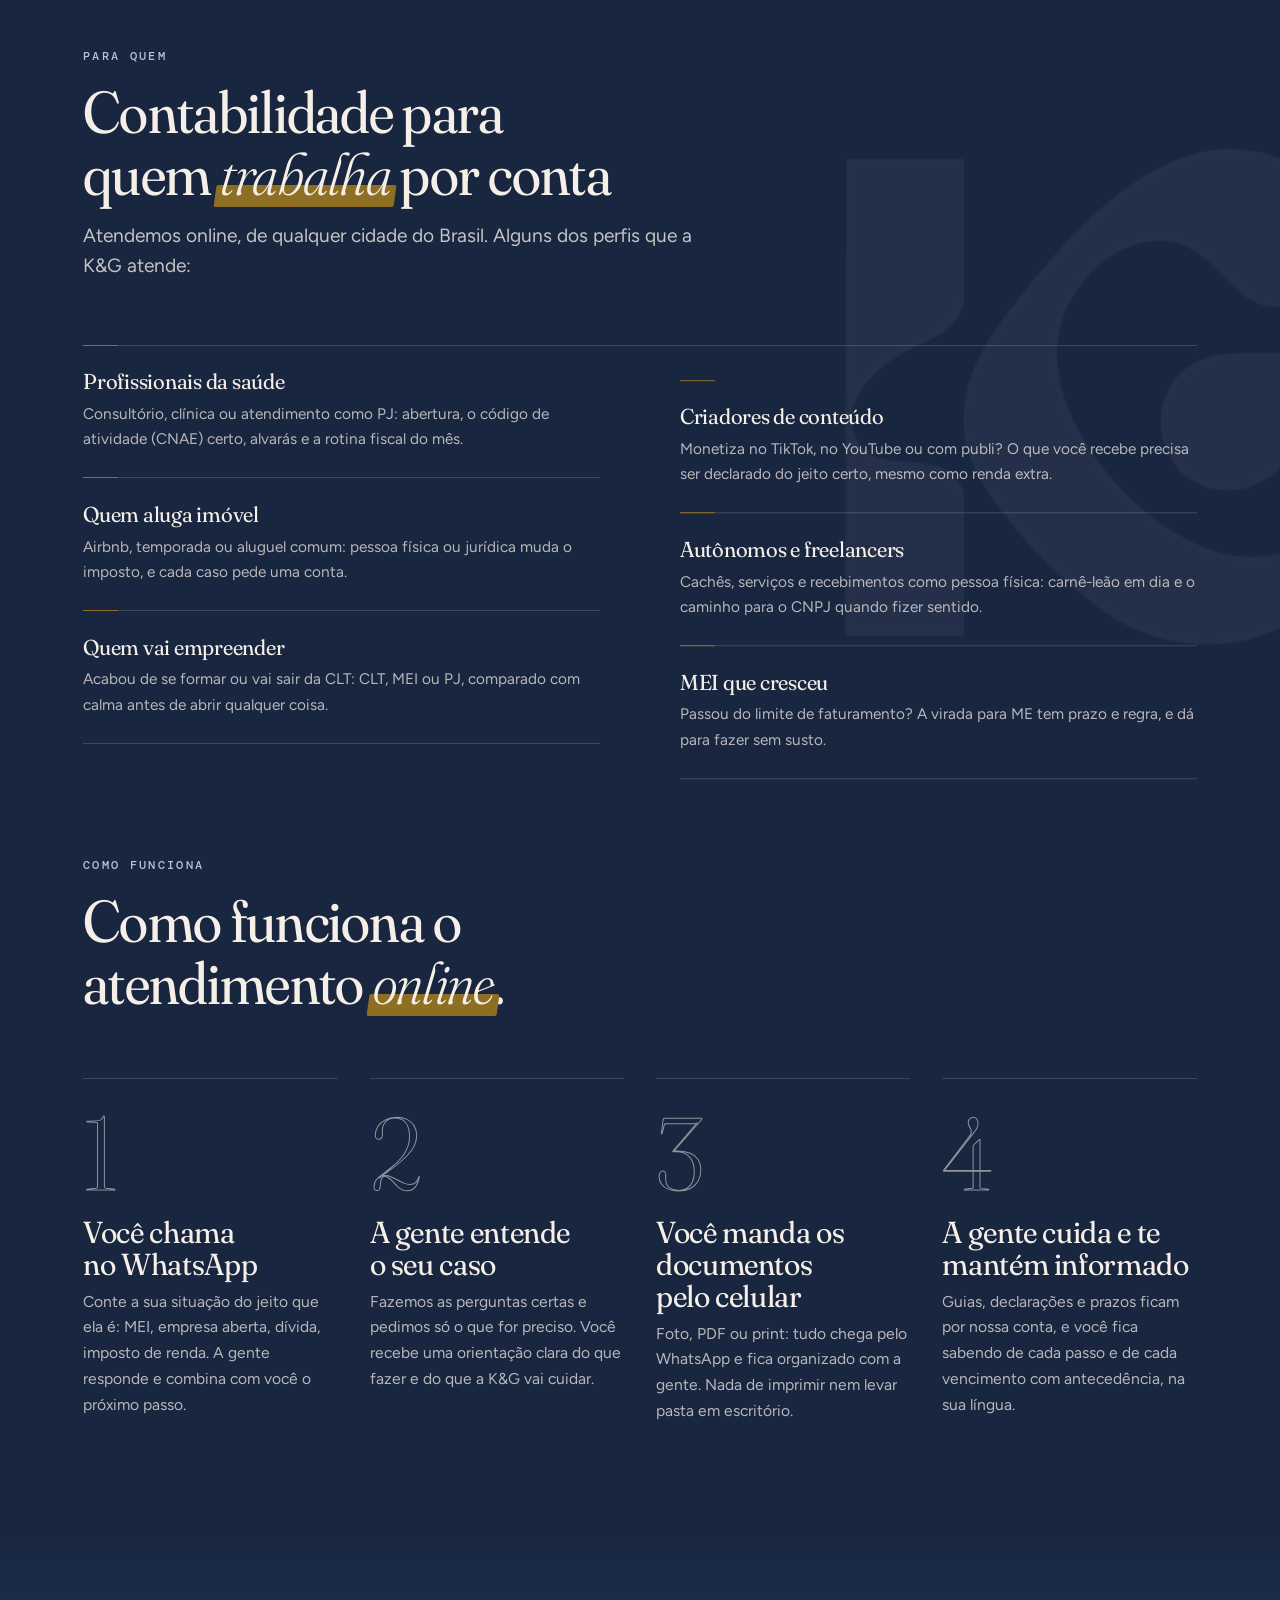
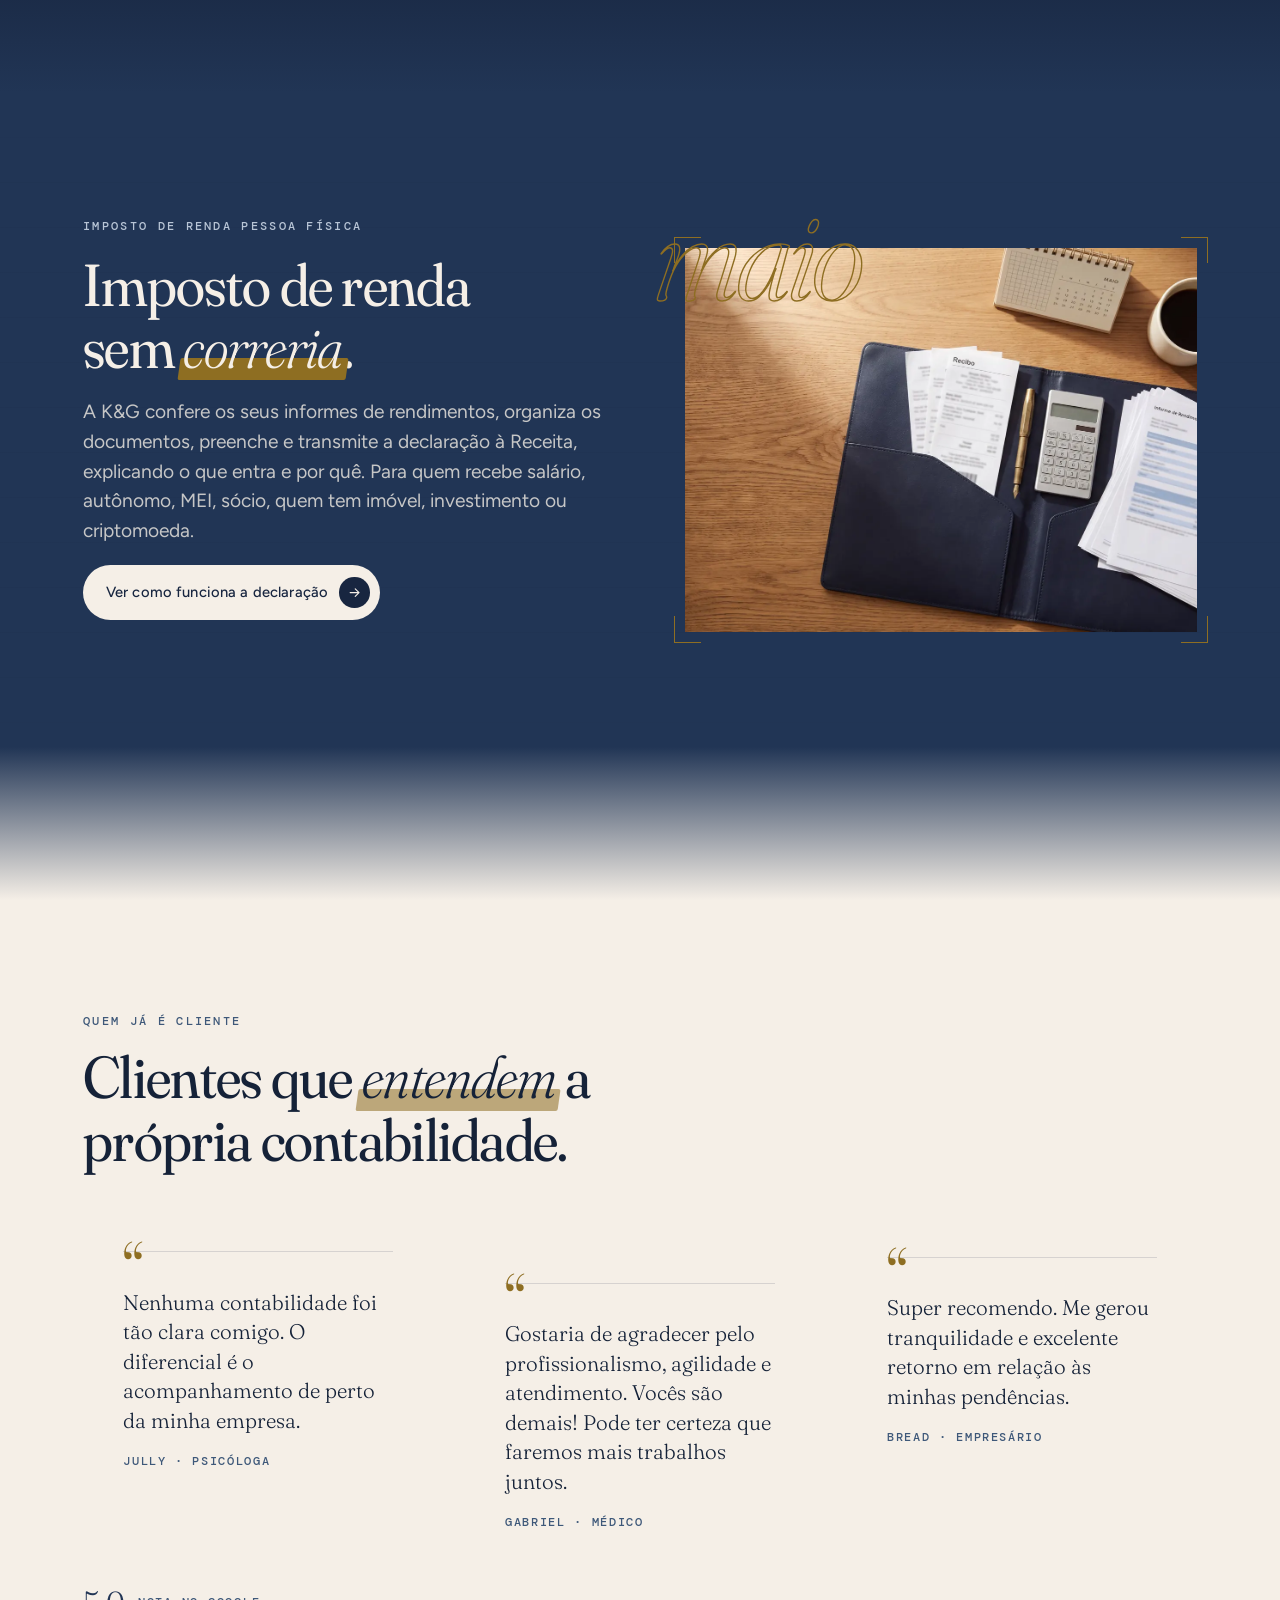
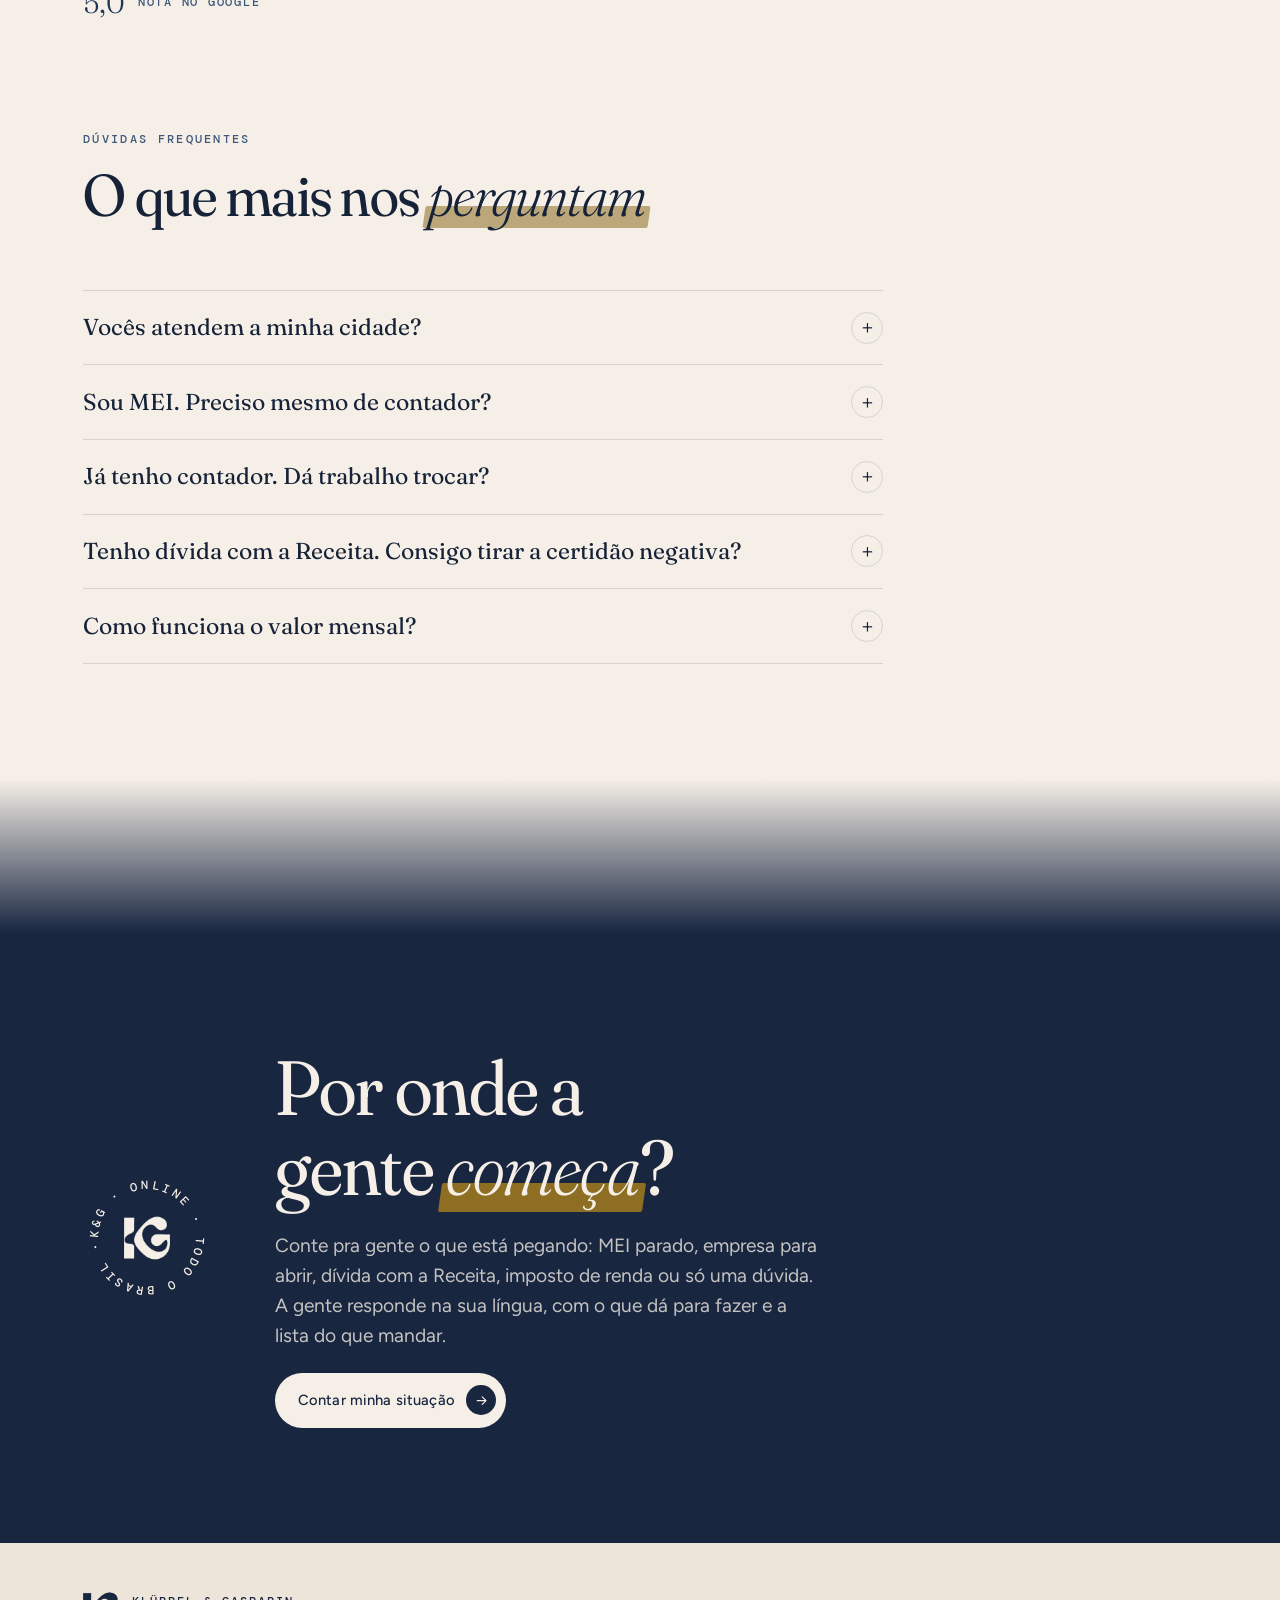
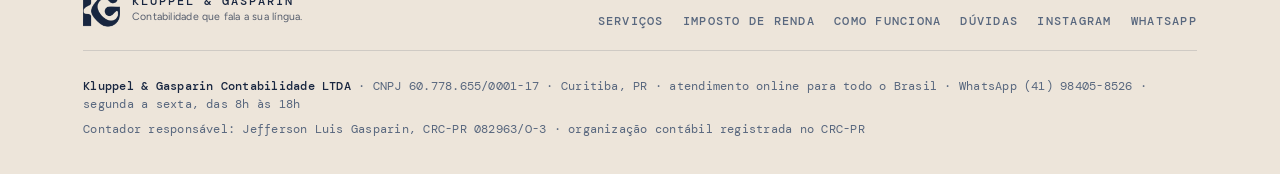
==== commit dbb89eeb: "Hero com foto mais aberta e realista; quem somos com celular e conversa em HTML (texto nítido) Co-Au" ====
--- a/index.html
+++ b/index.html
@@ -92,8 +92,15 @@
       <div class="pilares" style="margin-top:2rem"><div class="pilar reveal d1"><i>a</i><div><h3>Linguagem clara</h3><p>Você entende o que está pagando, por que está pagando e o que fazer em seguida, sem precisar traduzir contabilês.</p></div></div><div class="pilar reveal d2"><i>b</i><div><h3>Atendimento ágil</h3><p>Sua dúvida chega pelo WhatsApp e volta respondida por quem acompanha a sua empresa de perto.</p></div></div><div class="pilar reveal d3"><i>c</i><div><h3>Foco no lucro</h3><p>Olhamos a sua empresa pensando no que sobra no fim do mês: enquadramento certo, imposto na medida e decisão tomada com número na mão.</p></div></div></div>
     </div>
     <div class="fotos reveal d1">
-      <div class="moldura principal" data-parallax="-0.03"><i></i><picture><source srcset="./assets/img/quem-somos-1400.webp 1400w, ./assets/img/quem-somos-900.webp 900w" sizes="(max-width: 860px) 90vw, 30rem" type="image/webp"><img src="./assets/img/quem-somos-1400.jpg" srcset="./assets/img/quem-somos-1400.jpg 1400w, ./assets/img/quem-somos-900.jpg 900w" sizes="(max-width: 860px) 90vw, 30rem" alt="Caderno aberto com caneta, café e óculos numa mesa de madeira perto da janela" loading="lazy"></picture></div>
-      <div class="moldura detalhe" data-parallax="0.05"><i></i><picture><source srcset="./assets/img/detalhe-1000.webp 1000w" sizes="18rem" type="image/webp"><img src="./assets/img/detalhe-1000.jpg" srcset="./assets/img/detalhe-1000.jpg 1000w" sizes="18rem" alt="Óculos de leitura e xícara de café sobre a mesa" loading="lazy"></picture></div>
+      <div class="moldura principal" data-parallax="-0.03"><i></i><picture><source srcset="./assets/img/quem-somos-1400.webp 1400w, ./assets/img/quem-somos-900.webp 900w" sizes="(max-width: 860px) 90vw, 30rem" type="image/webp"><img src="./assets/img/quem-somos-1400.jpg" srcset="./assets/img/quem-somos-1400.jpg 1400w, ./assets/img/quem-somos-900.jpg 900w" sizes="(max-width: 860px) 90vw, 30rem" alt="Mesa de trabalho com a certidão negativa de débitos numa pasta, caneta, calculadora e o notebook com uma planilha" loading="lazy"></picture></div>
+      <figure class="fone" data-parallax="0.05" aria-label="Exemplo de conversa de atendimento pelo WhatsApp com a K&amp;G">
+        <div class="fone-tela">
+          <div class="fone-status"><span>09:42</span><i></i></div>
+          <div class="fone-topo"><b class="fone-avatar">K&amp;G</b><div><strong>K&amp;G Contabilidade</strong><small>online</small></div></div>
+          <ol class="fone-conversa"><li class="msg sai" style="--i:0"><span>Oi! Sou MEI e preciso entregar a declaração anual. Vocês ajudam?</span><time>09:41<b aria-hidden="true">✓✓</b></time></li><li class="msg entra" style="--i:1"><span>Ajudamos sim! Me manda o seu CNPJ que eu já verifico.</span><time>09:42</time></li><li class="msg sai" style="--i:2"><span>Perfeito, obrigada!</span><time>09:42<b aria-hidden="true">✓✓</b></time></li><li class="digitando" style="--i:3"><i></i><i></i><i></i></li></ol>
+          <div class="fone-campo"><span>Mensagem</span><i></i></div>
+        </div>
+      </figure>
     </div>
   </div>
 </section>
--- a/assets/site.css
+++ b/assets/site.css
@@ -123,8 +123,8 @@
 /* abertura */
 .hero { position: relative; min-height: 100svh; display: grid; align-items: end; overflow: hidden; isolation: isolate; color: var(--marfim); }
 .hero-foto { position: absolute; inset: 0; z-index: -2; }
-.hero-foto img { width: 100%; height: 100%; object-fit: cover; object-position: 62% 50%; transform: scale(1.06); transform-origin: 70% 40%; animation: kb 22s ease-out both; }
-@keyframes kb { from { transform: scale(1.14); } to { transform: scale(1.04); } }
+.hero-foto img { width: 100%; height: 100%; object-fit: cover; object-position: 50% 50%; transform: scale(1.02); transform-origin: 75% 55%; animation: kb 24s ease-out both; }
+@keyframes kb { from { transform: scale(1.06); } to { transform: scale(1); } }
 @media (prefers-reduced-motion: reduce) { .hero-foto img { animation: none; } }
 .hero-veu { position: absolute; inset: 0; z-index: -1;
   background: linear-gradient(90deg, rgba(24, 38, 64, .94) 0%, rgba(24, 38, 64, .78) 38%, rgba(24, 38, 64, .28) 70%, rgba(24, 38, 64, .45) 100%),
@@ -435,3 +435,52 @@
 
 /* ouro velho no escuro: um pouco mais de presença nos traços finos */
 .escuro .irpf-num, .irpf .irpf-foto .palavra { -webkit-text-stroke-width: 1.4px; }
+
+/* abertura no celular: foto como fundo bem apagado e a headline logo abaixo do menu */
+@media (max-width: 760px) {
+  .hero { min-height: 0; align-items: start; }
+  .hero-foto img { object-position: 55% 40%; filter: blur(1px) saturate(.8); transform: scale(1.06); animation: none; }
+  .hero-veu { background: linear-gradient(180deg, rgba(24, 38, 64, .80) 0%, rgba(24, 38, 64, .70) 38%, rgba(24, 38, 64, .84) 72%, var(--navy) 100%); }
+  .hero .wrap { padding-top: 6.4rem; padding-bottom: 3.2rem; gap: 1.1rem; }
+  .hero .rotulo { letter-spacing: .12em; }
+  .hero .rotulo::before { display: none; }
+}
+
+
+/* celular com a conversa (quem somos): HTML em vez de foto, para o texto ficar nítido */
+.fone { position: absolute; left: -6%; bottom: 5%; width: 54%; aspect-ratio: 9 / 18.5; margin: 0; z-index: 3;
+  background: #0E1626; border-radius: 2.1rem; padding: .55rem; box-shadow: 0 40px 70px -30px rgba(10, 18, 32, .65), inset 0 0 0 1px rgba(255, 255, 255, .08); }
+.fone::before { content: ""; position: absolute; top: .9rem; left: 50%; width: 28%; height: .9rem; transform: translateX(-50%); background: #0E1626; border-radius: 999px; z-index: 2; }
+.fone-tela { position: relative; height: 100%; border-radius: 1.65rem; overflow: hidden; display: grid; grid-template-rows: auto auto 1fr auto;
+  background: #EFE7DD; background-image: radial-gradient(rgba(33, 53, 85, .06) 1px, transparent 1px); background-size: 14px 14px; font-family: var(--texto); color: #1B2333; }
+.fone-status { display: flex; justify-content: space-between; align-items: center; padding: .7rem 1.1rem .25rem; font: 600 .62rem/1 var(--texto); background: var(--navy-2); color: var(--marfim); }
+.fone-status i { width: 1.1rem; height: .45rem; border: 1px solid currentColor; border-radius: 2px; position: relative; }
+.fone-status i::after { content: ""; position: absolute; inset: 1px 30% 1px 1px; background: currentColor; }
+.fone-topo { display: flex; align-items: center; gap: .55rem; padding: .45rem .8rem .6rem; background: var(--navy-2); color: var(--marfim); }
+.fone-avatar { width: 1.9rem; height: 1.9rem; border-radius: 50%; display: grid; place-items: center; background: var(--marfim); color: var(--navy); font: 700 .55rem/1 var(--texto); letter-spacing: .02em; flex: none; }
+.fone-topo strong { display: block; font: 600 .74rem/1.2 var(--texto); }
+.fone-topo small { display: block; font: 400 .6rem/1.2 var(--texto); opacity: .75; }
+.fone-conversa { list-style: none; margin: 0; padding: .8rem .6rem; display: flex; flex-direction: column; gap: .45rem; justify-content: flex-end; }
+.msg { max-width: 84%; padding: .45rem .6rem .35rem; border-radius: .7rem; font-size: .74rem; line-height: 1.35; box-shadow: 0 1px 1px rgba(0, 0, 0, .08);
+  opacity: 0; transform: translateY(8px) scale(.98); transition: opacity .5s ease, transform .5s cubic-bezier(.2, .7, .2, 1); transition-delay: calc(.5s + var(--i) * .9s); }
+.msg span { display: block; }
+.msg time { display: block; text-align: right; font-size: .56rem; color: rgba(27, 35, 51, .55); margin-top: .15rem; }
+.msg time b { color: #4A90C9; font-weight: 600; margin-left: .2rem; letter-spacing: -.12em; }
+.msg.sai { align-self: flex-end; background: #DCF3D2; border-bottom-right-radius: .2rem; }
+.msg.entra { align-self: flex-start; background: #FFFFFF; border-bottom-left-radius: .2rem; }
+.digitando { align-self: flex-start; display: flex; gap: .2rem; padding: .5rem .6rem; background: #fff; border-radius: .7rem; border-bottom-left-radius: .2rem; opacity: 0; transition: opacity .4s ease calc(.5s + var(--i) * .9s); }
+.digitando i { width: .3rem; height: .3rem; border-radius: 50%; background: rgba(27, 35, 51, .4); animation: digita 1.2s infinite ease-in-out; }
+.digitando i:nth-child(2) { animation-delay: .15s; } .digitando i:nth-child(3) { animation-delay: .3s; }
+@keyframes digita { 0%, 60%, 100% { transform: translateY(0); opacity: .4; } 30% { transform: translateY(-3px); opacity: 1; } }
+.fone-campo { display: flex; align-items: center; gap: .4rem; padding: .45rem .55rem .7rem; }
+.fone-campo span { flex: 1; background: #fff; border-radius: 999px; padding: .4rem .7rem; font-size: .66rem; color: rgba(27, 35, 51, .45); }
+.fone-campo i { width: 1.7rem; height: 1.7rem; border-radius: 50%; background: var(--navy-2); flex: none; position: relative; }
+.fone-campo i::after { content: ""; position: absolute; left: 50%; top: 50%; width: .45rem; height: .45rem; border-top: 2px solid var(--marfim); border-right: 2px solid var(--marfim); transform: translate(-65%, -50%) rotate(45deg); }
+.in .msg, .no-js .msg { opacity: 1; transform: none; }
+.in .digitando, .no-js .digitando { opacity: 1; }
+@media (prefers-reduced-motion: reduce) { .msg { transition: none; opacity: 1; transform: none; } .digitando { transition: none; opacity: 1; } .digitando i { animation: none; } }
+@media (max-width: 860px) {
+  .fone { left: 0; width: 58%; bottom: 4%; border-radius: 1.8rem; padding: .45rem; }
+  .fone-tela { border-radius: 1.45rem; }
+  .msg { font-size: .72rem; }
+}
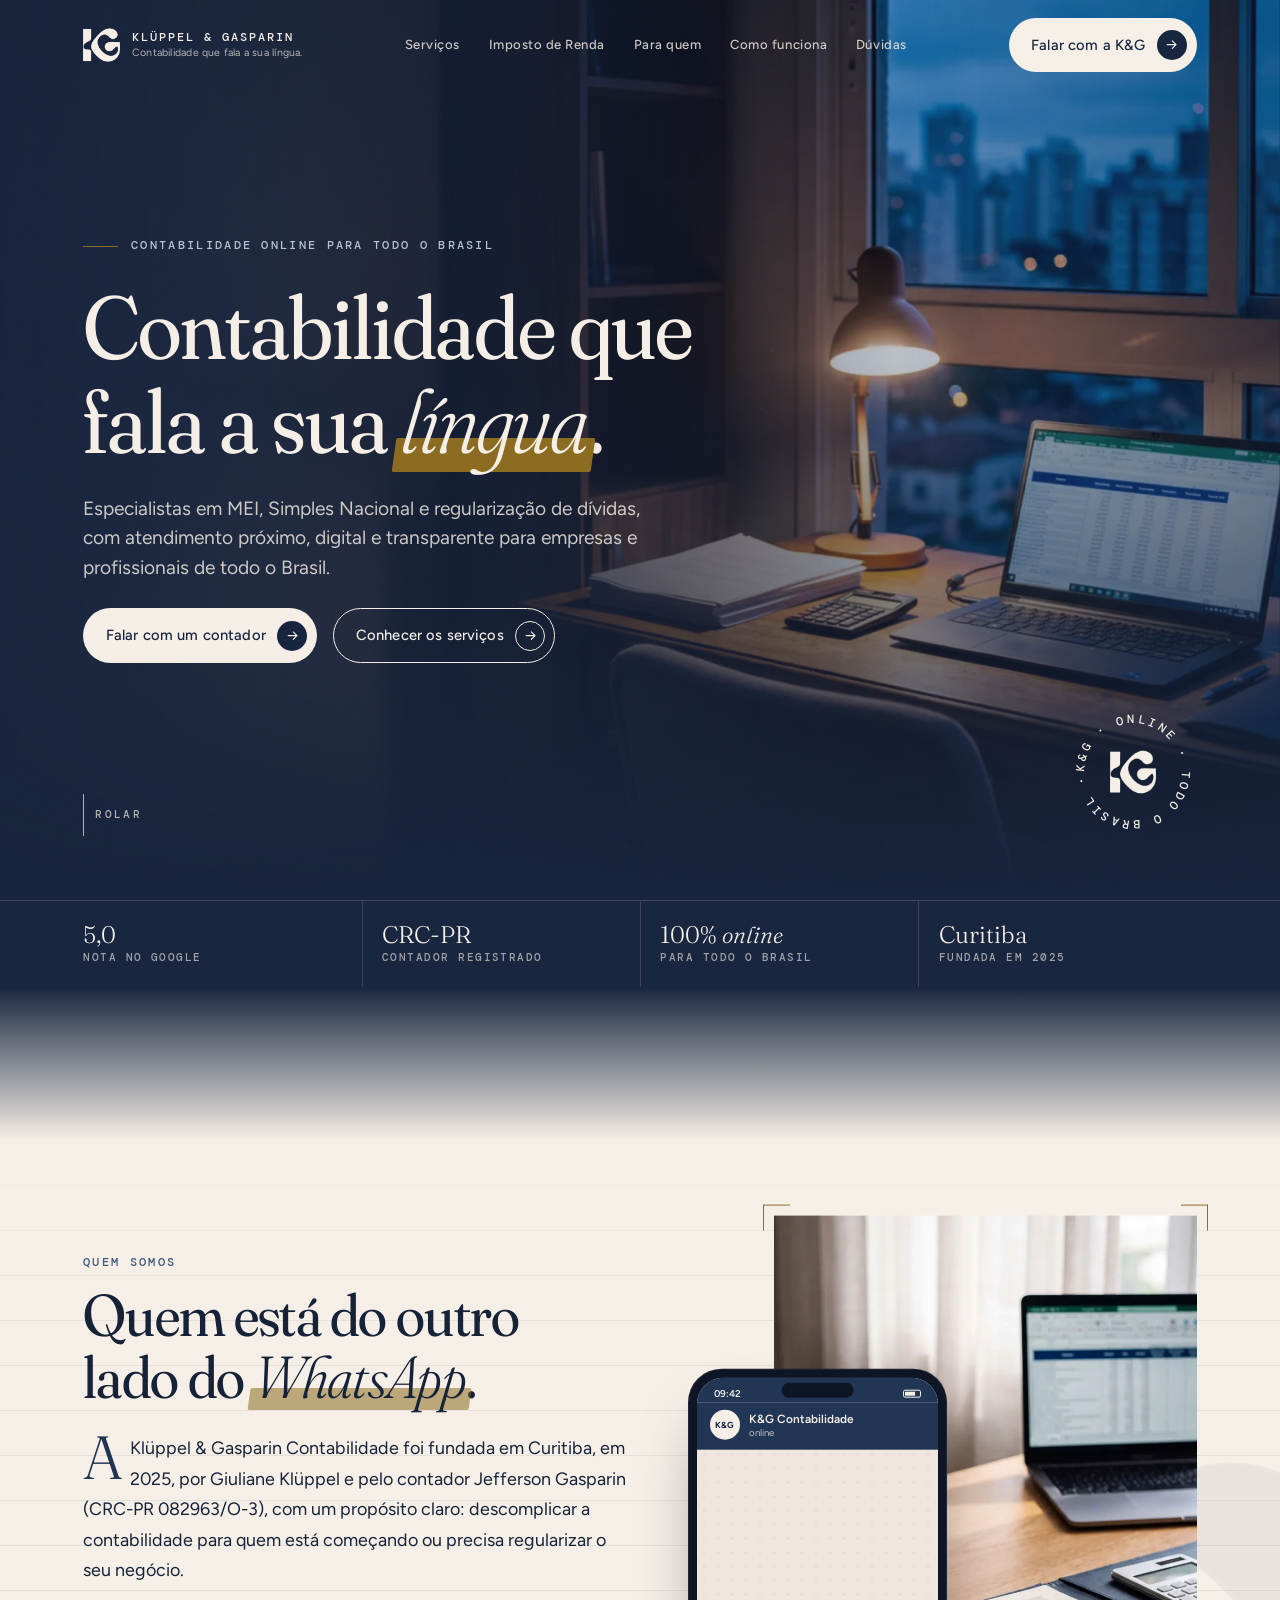
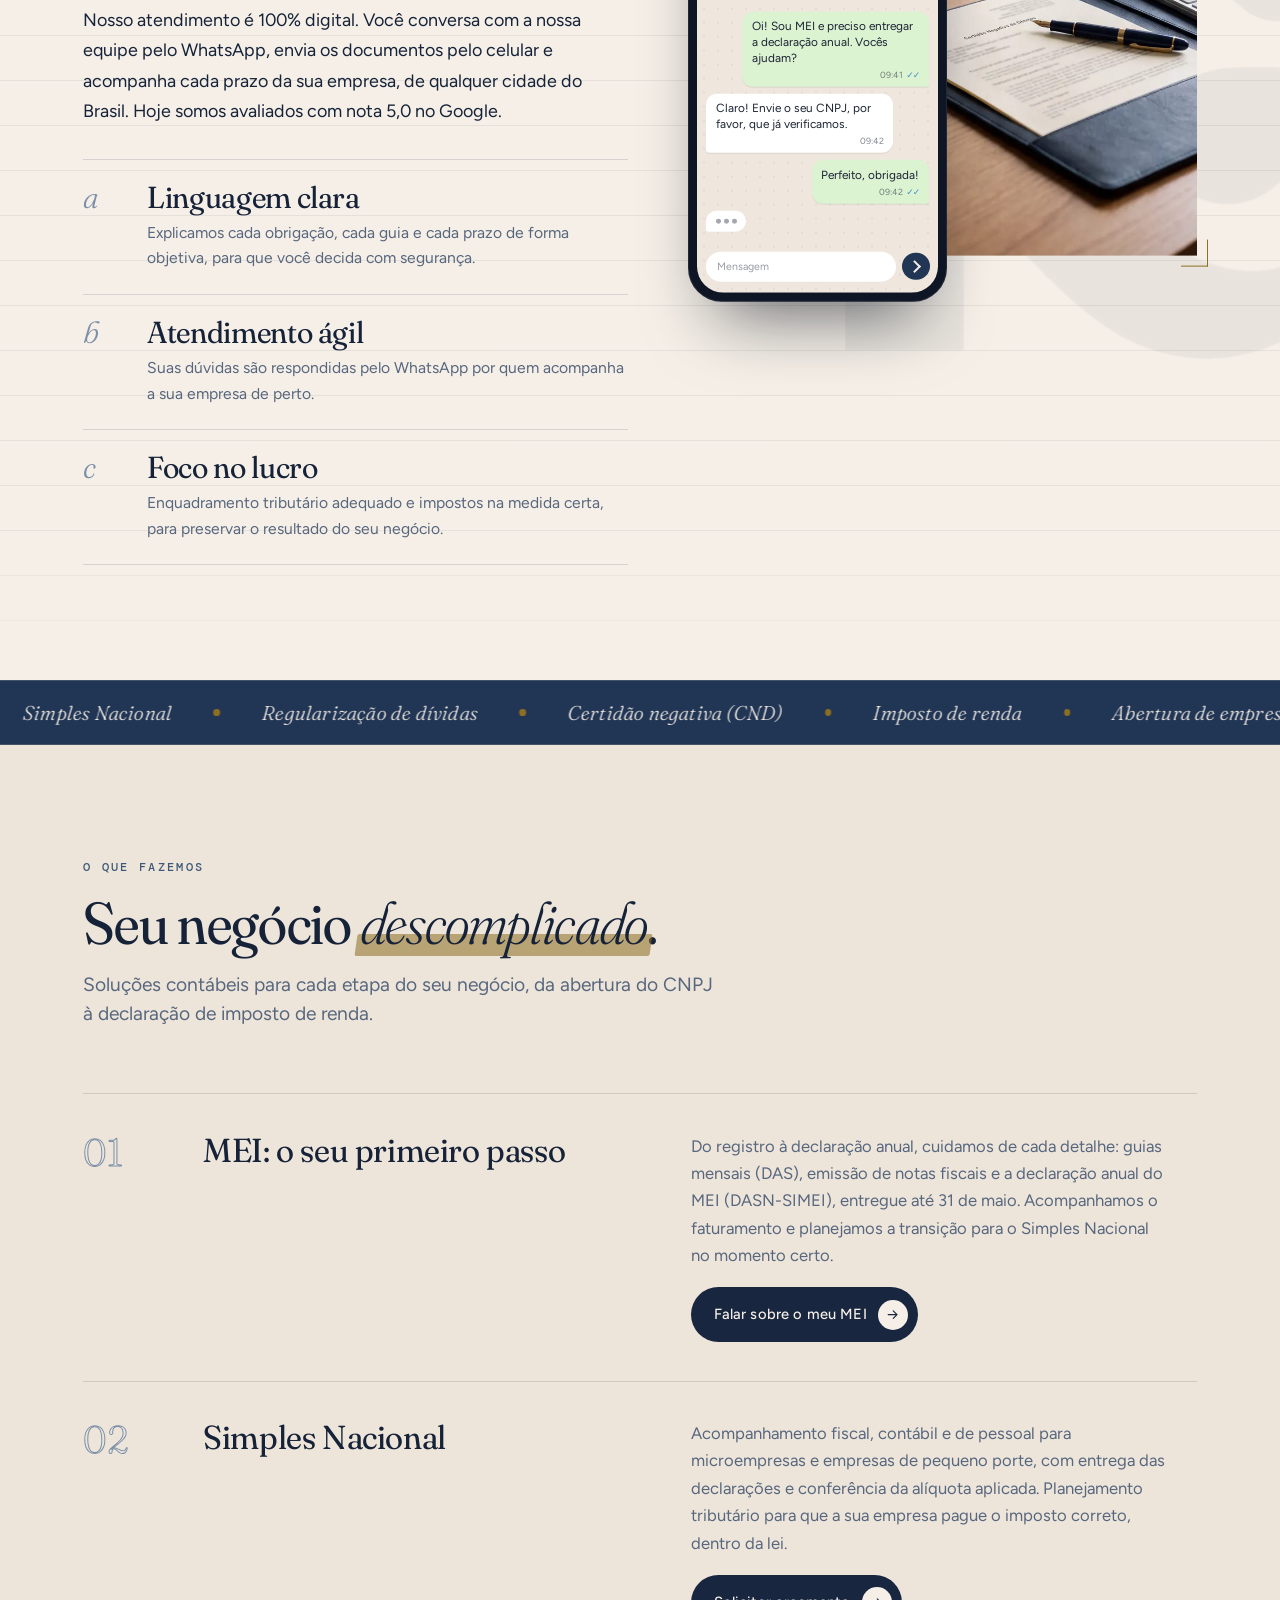
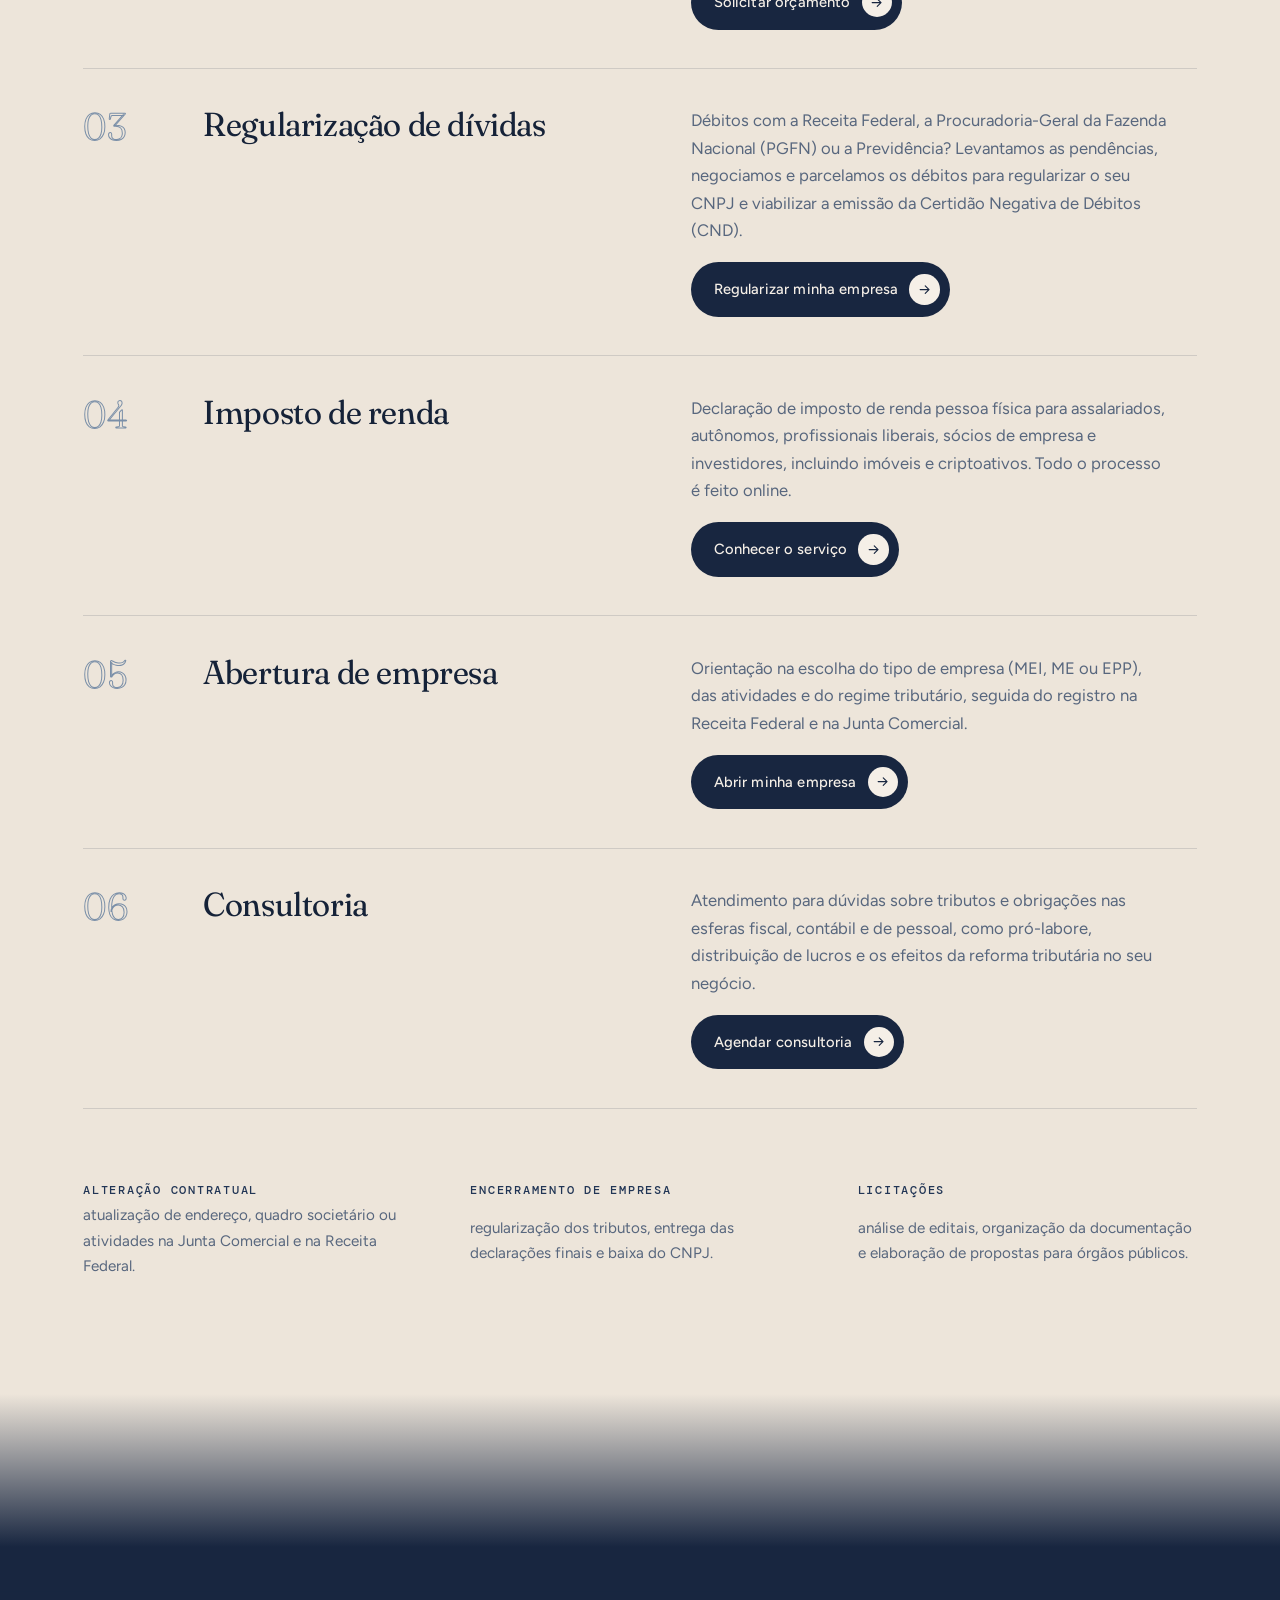
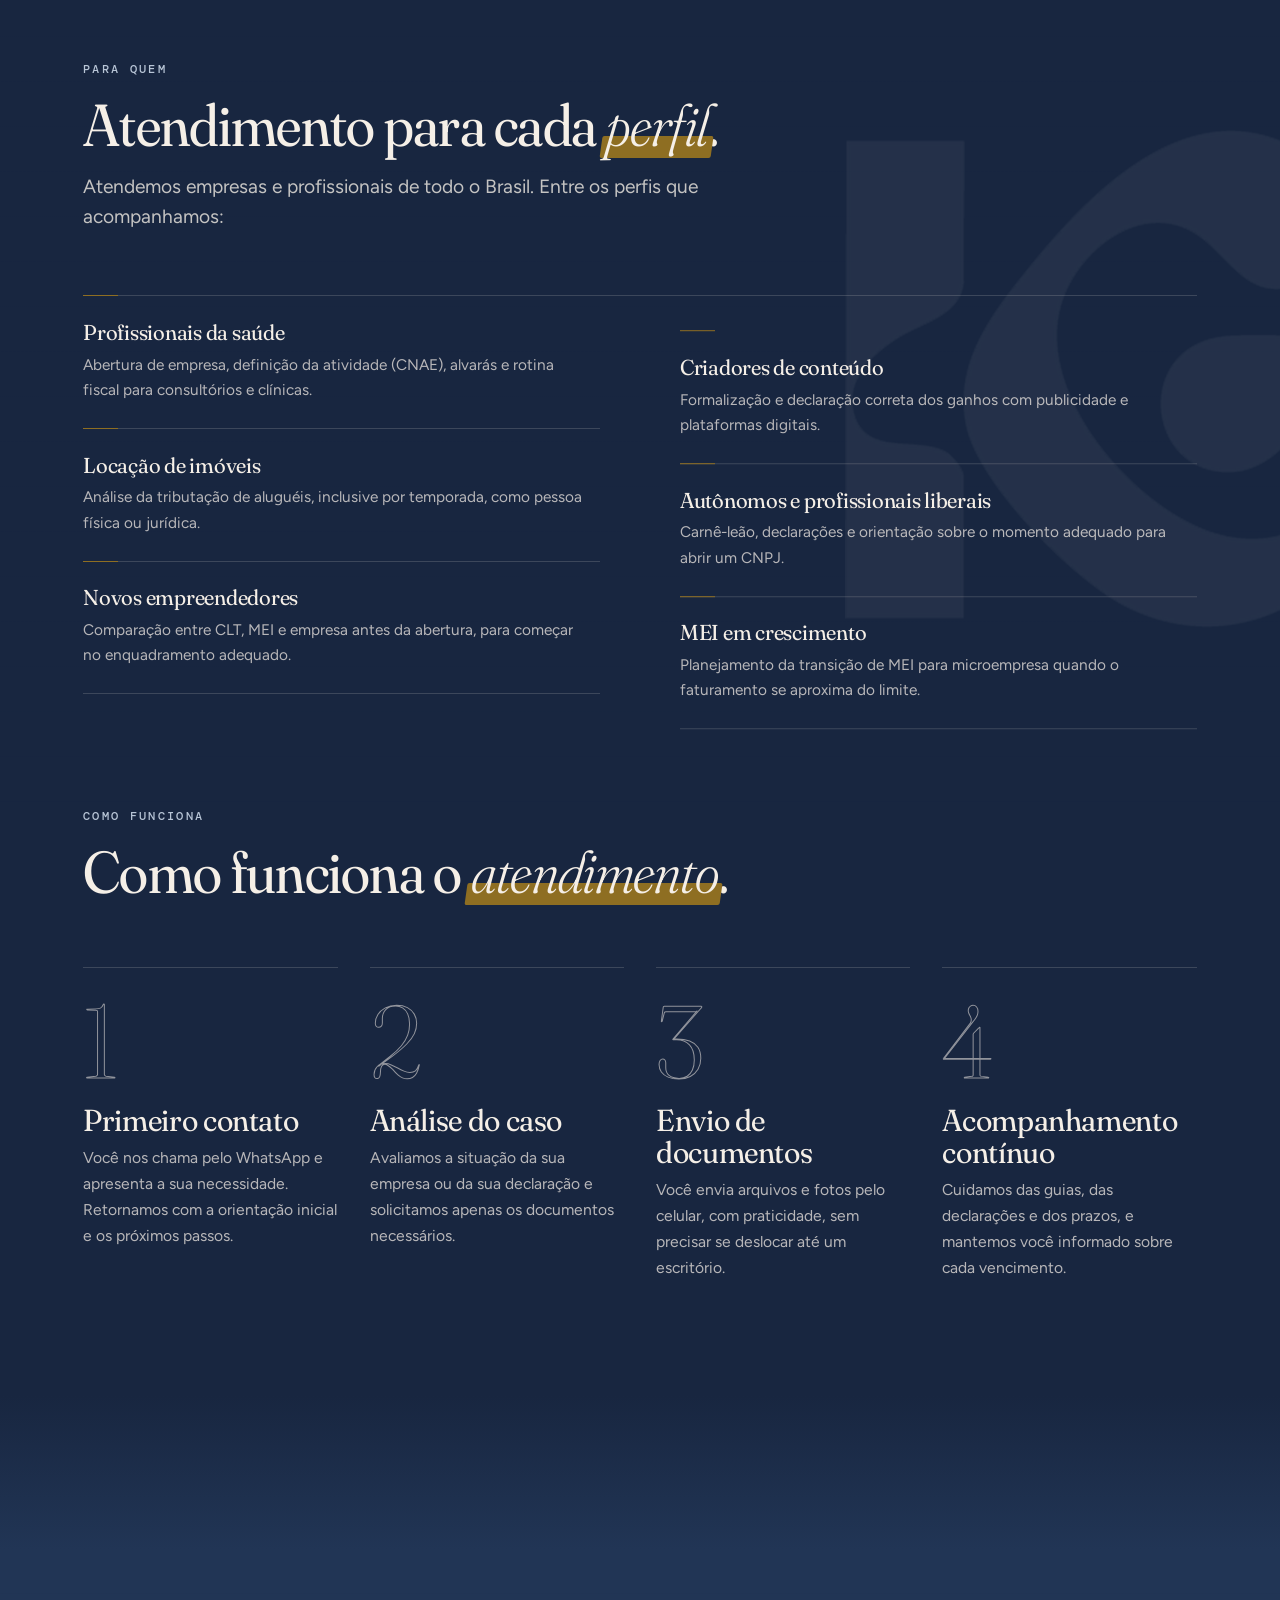
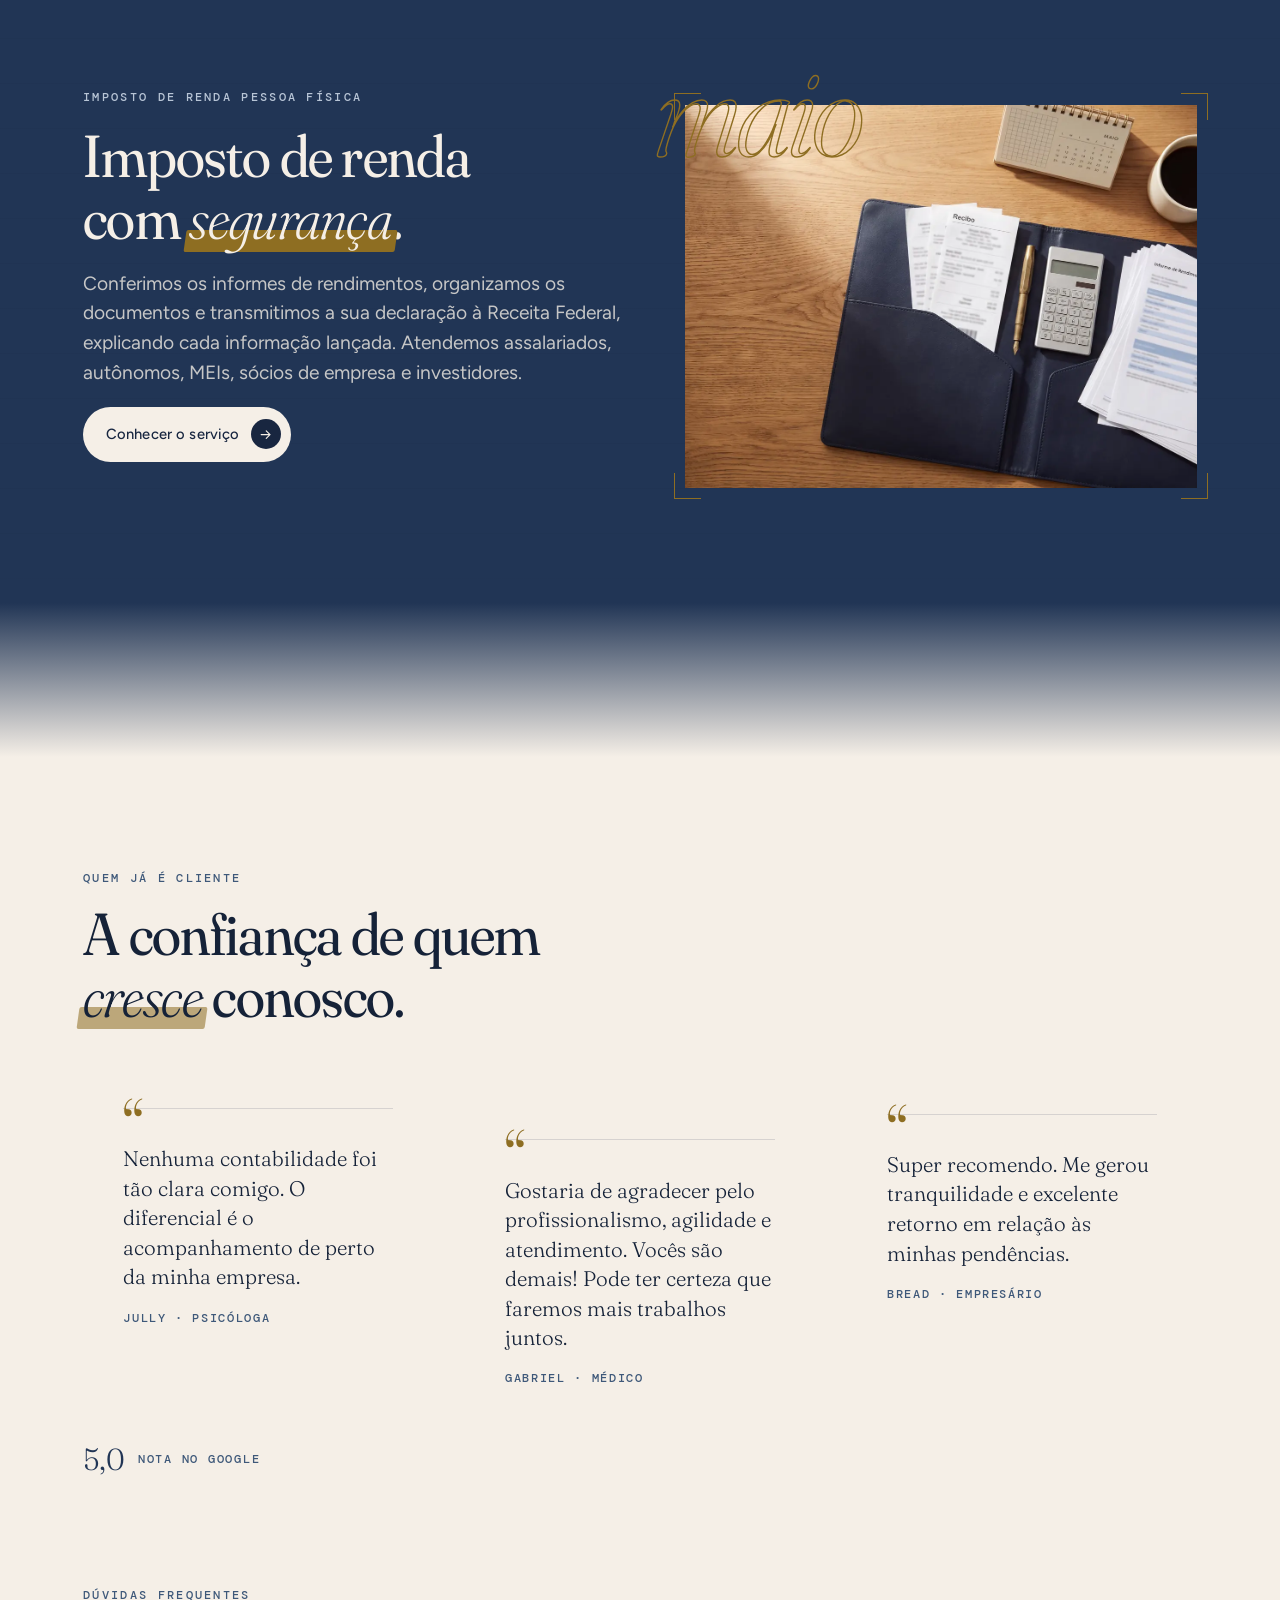
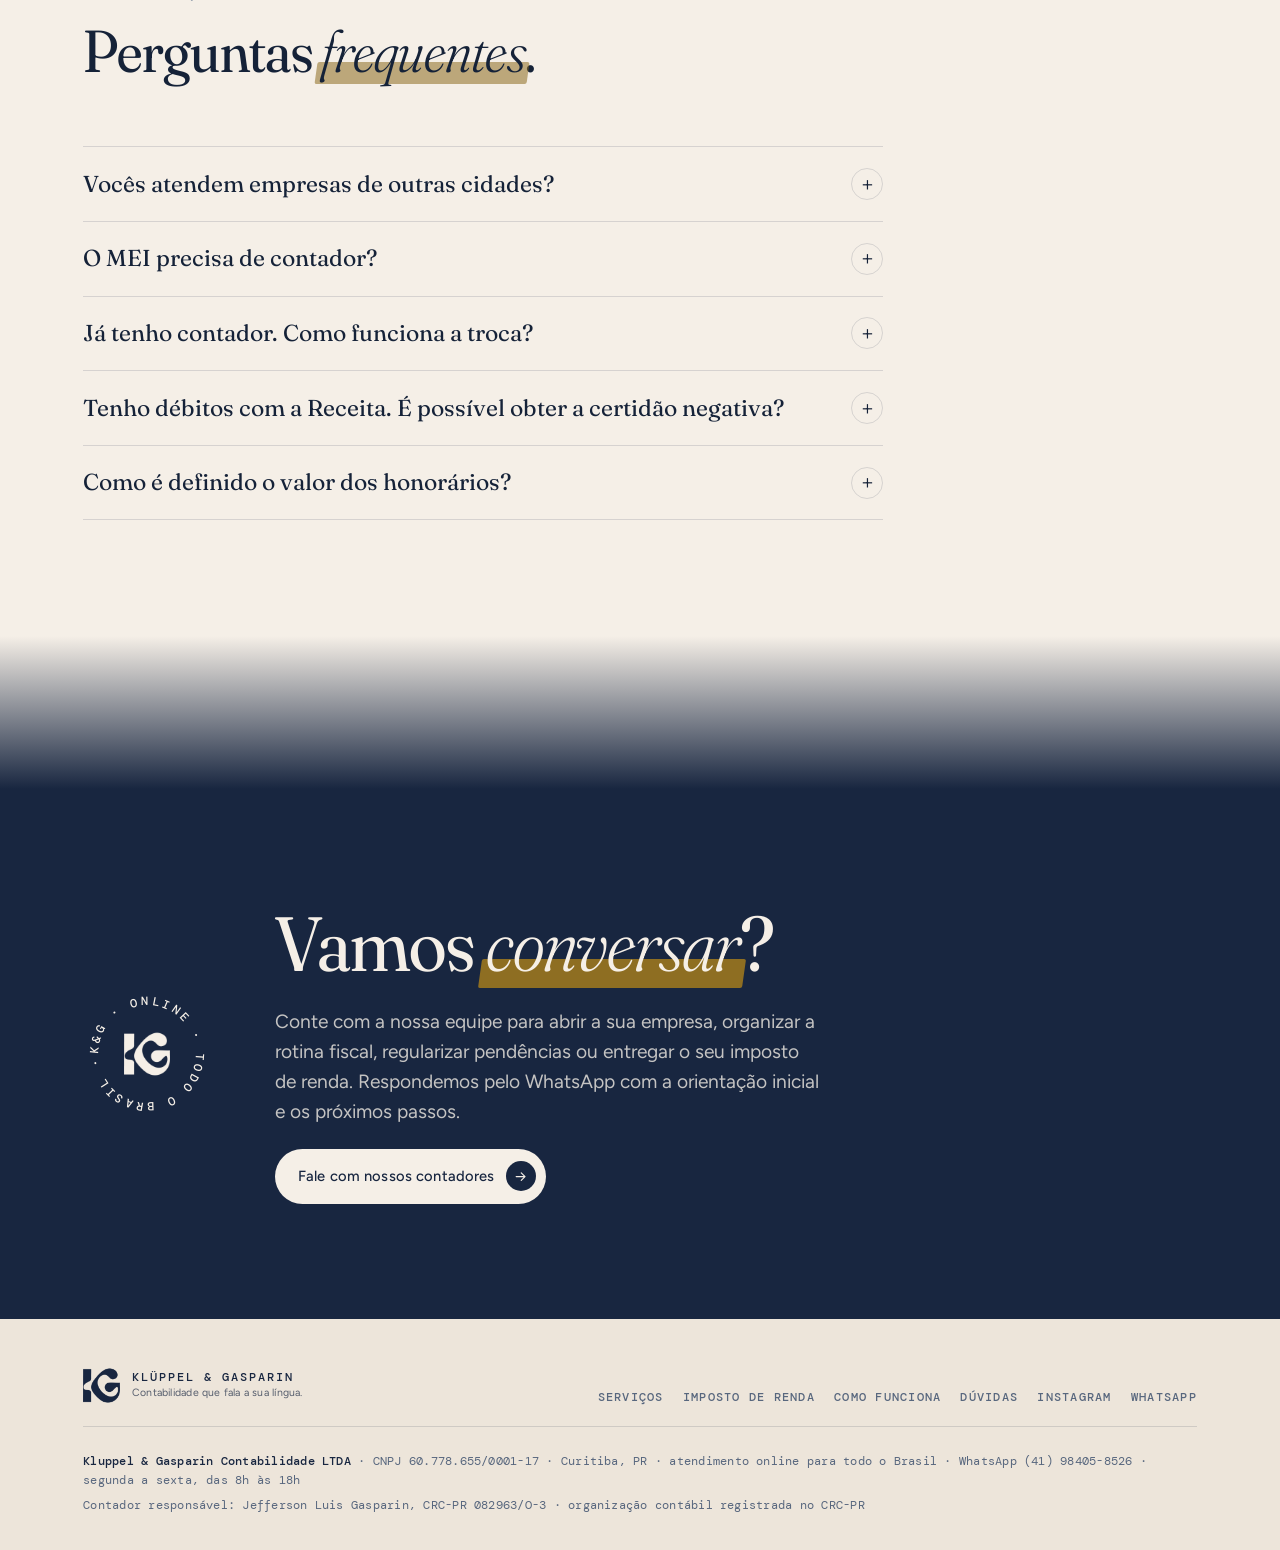
==== commit 5c17c7cc: "Copy profissional nas duas páginas (frases da própria K&G, tom de escritório contábil) Co-Authored-B" ====
--- a/index.html
+++ b/index.html
@@ -3,15 +3,15 @@
 <head>
 <meta charset="utf-8">
 <meta name="viewport" content="width=device-width, initial-scale=1, viewport-fit=cover">
-<title>Klüppel &amp; Gasparin | Contabilidade online, MEI e Simples</title>
-<meta name="description" content="Contabilidade que fala a sua língua. CNPJ, MEI, Simples Nacional, dívidas com a Receita e imposto de renda, com atendimento online para todo o Brasil.">
+<title>Klüppel &amp; Gasparin Contabilidade | MEI, Simples Nacional e dívidas</title>
+<meta name="description" content="Contabilidade que fala a sua língua. Especialistas em MEI, Simples Nacional e regularização de dívidas, com atendimento online para empresas de todo o Brasil.">
 <meta name="robots" content="noindex, nofollow">
 <link rel="canonical" href="https://www.kgcontabilidade.com/">
 <meta property="og:type" content="website">
 <meta property="og:locale" content="pt_BR">
 <meta property="og:site_name" content="Klüppel &amp; Gasparin Contabilidade">
-<meta property="og:title" content="Klüppel &amp; Gasparin | Contabilidade online, MEI e Simples">
-<meta property="og:description" content="Contabilidade que fala a sua língua. CNPJ, MEI, Simples Nacional, dívidas com a Receita e imposto de renda, com atendimento online para todo o Brasil.">
+<meta property="og:title" content="Klüppel &amp; Gasparin Contabilidade | MEI, Simples Nacional e dívidas">
+<meta property="og:description" content="Contabilidade que fala a sua língua. Especialistas em MEI, Simples Nacional e regularização de dívidas, com atendimento online para empresas de todo o Brasil.">
 <meta property="og:image" content="https://www.kgcontabilidade.com/assets/img/og.jpg">
 <meta property="og:url" content="https://www.kgcontabilidade.com/">
 <meta name="twitter:card" content="summary_large_image">
@@ -40,7 +40,7 @@
       <a href="./#como-funciona">Como funciona</a>
       <a href="./#duvidas">Dúvidas</a>
     </nav>
-    <a href="https://wa.me/5541984058526?text=Oi%2C%20K%26G%21%20Quero%20conversar%20sobre%20a%20contabilidade%20do%20meu%20neg%C3%B3cio." class="btn btn-amarelo btn-topo" target="_blank" rel="noopener">Falar com a K&amp;G<i><svg viewBox="0 0 24 24" fill="none" stroke="currentColor" stroke-width="1.8" stroke-linecap="round" stroke-linejoin="round"><path d="M5 12h14M13 6l6 6-6 6"/></svg></i></a>
+    <a href="https://wa.me/5541984058526?text=Ol%C3%A1%21%20Gostaria%20de%20saber%20mais%20sobre%20os%20servi%C3%A7os%20de%20contabilidade." class="btn btn-amarelo btn-topo" target="_blank" rel="noopener">Falar com a K&amp;G<i><svg viewBox="0 0 24 24" fill="none" stroke="currentColor" stroke-width="1.8" stroke-linecap="round" stroke-linejoin="round"><path d="M5 12h14M13 6l6 6-6 6"/></svg></i></a>
     <button class="menu-botao" type="button" aria-expanded="false" aria-controls="menu-cel"><span></span><span></span><b>Menu</b></button>
   </div>
 </header>
@@ -50,7 +50,7 @@
   <a href="./#para-quem">Para quem</a>
   <a href="./#como-funciona">Como funciona</a>
   <a href="./#duvidas">Dúvidas</a>
-  <a href="https://wa.me/5541984058526?text=Oi%2C%20K%26G%21%20Quero%20conversar%20sobre%20a%20contabilidade%20do%20meu%20neg%C3%B3cio." class="btn btn-amarelo" target="_blank" rel="noopener">Falar com a K&amp;G<i><svg viewBox="0 0 24 24" fill="none" stroke="currentColor" stroke-width="1.8" stroke-linecap="round" stroke-linejoin="round"><path d="M5 12h14M13 6l6 6-6 6"/></svg></i></a>
+  <a href="https://wa.me/5541984058526?text=Ol%C3%A1%21%20Gostaria%20de%20saber%20mais%20sobre%20os%20servi%C3%A7os%20de%20contabilidade." class="btn btn-amarelo" target="_blank" rel="noopener">Falar com a K&amp;G<i><svg viewBox="0 0 24 24" fill="none" stroke="currentColor" stroke-width="1.8" stroke-linecap="round" stroke-linejoin="round"><path d="M5 12h14M13 6l6 6-6 6"/></svg></i></a>
 </nav>
 
 <main>
@@ -60,10 +60,10 @@
   <div class="wrap">
     <p class="rotulo">Contabilidade online para todo o Brasil</p>
     <h1>Contabilidade que fala a sua <em class="marca">língua</em>.</h1>
-    <p class="lead">Abrir empresa, MEI que cresceu, cobrança da Receita ou imposto de renda: a K&amp;G atende pelo WhatsApp, de qualquer cidade do Brasil, em português claro.</p>
+    <p class="lead">Especialistas em MEI, Simples Nacional e regularização de dívidas, com atendimento próximo, digital e transparente para empresas e profissionais de todo o Brasil.</p>
     <div class="hero-acoes">
-      <a href="https://wa.me/5541984058526?text=Oi%2C%20K%26G%21%20Cheguei%20pelo%20site%20e%20ainda%20n%C3%A3o%20sei%20em%20qual%20servi%C3%A7o%20o%20meu%20caso%20se%20encaixa.%20Posso%20contar%20a%20minha%20situa%C3%A7%C3%A3o%20para%20voc%C3%AAs%20me%20orientarem%3F" class="btn btn-amarelo" target="_blank" rel="noopener">Conversar no WhatsApp<i><svg viewBox="0 0 24 24" fill="none" stroke="currentColor" stroke-width="1.8" stroke-linecap="round" stroke-linejoin="round"><path d="M5 12h14M13 6l6 6-6 6"/></svg></i></a>
-      <a href="#servicos" class="btn btn-linha">Ver os serviços<i><svg viewBox="0 0 24 24" fill="none" stroke="currentColor" stroke-width="1.8" stroke-linecap="round" stroke-linejoin="round"><path d="M5 12h14M13 6l6 6-6 6"/></svg></i></a>
+      <a href="https://wa.me/5541984058526?text=Ol%C3%A1%21%20Gostaria%20de%20saber%20mais%20sobre%20os%20servi%C3%A7os%20de%20contabilidade." class="btn btn-amarelo" target="_blank" rel="noopener">Falar com um contador<i><svg viewBox="0 0 24 24" fill="none" stroke="currentColor" stroke-width="1.8" stroke-linecap="round" stroke-linejoin="round"><path d="M5 12h14M13 6l6 6-6 6"/></svg></i></a>
+      <a href="#servicos" class="btn btn-linha">Conhecer os serviços<i><svg viewBox="0 0 24 24" fill="none" stroke="currentColor" stroke-width="1.8" stroke-linecap="round" stroke-linejoin="round"><path d="M5 12h14M13 6l6 6-6 6"/></svg></i></a>
     </div>
     <div class="hero-pe">
       <div class="rolar"><i></i>rolar</div>
@@ -76,7 +76,7 @@
     <div><b>5,0</b><span>nota no Google</span></div>
     <div><b>CRC-PR</b><span>contador registrado</span></div>
     <div><b>100% <em class="marca">online</em></b><span>para todo o Brasil</span></div>
-    <div><b>Curitiba</b><span>escritório desde 2025</span></div>
+    <div><b>Curitiba</b><span>fundada em 2025</span></div>
   </div>
 </div>
 
@@ -88,8 +88,8 @@
     <div class="reveal">
       <p class="rotulo">quem somos</p>
       <h2 style="margin:.8rem 0 1.6rem">Quem está do outro lado do <em class="marca">WhatsApp</em>.</h2>
-      <div class="manifesto-texto"><p>A K&amp;G é a Giuliane Klüppel, a Giuli, e o Jefferson Gasparin, contador (CRC-PR 082963/O-3). Abrimos a Klüppel &amp; Gasparin em Curitiba, em 2025, com uma ideia simples: descomplicar a contabilidade para quem está começando ou quer regularizar o negócio.</p><p>O atendimento é 100% online. Você fala com a gente pelo WhatsApp, manda os documentos pelo celular e acompanha a sua empresa prazo por prazo. Daqui de Curitiba atendemos qualquer cidade do Brasil, e hoje temos nota 5,0 no Google.</p></div>
-      <div class="pilares" style="margin-top:2rem"><div class="pilar reveal d1"><i>a</i><div><h3>Linguagem clara</h3><p>Você entende o que está pagando, por que está pagando e o que fazer em seguida, sem precisar traduzir contabilês.</p></div></div><div class="pilar reveal d2"><i>b</i><div><h3>Atendimento ágil</h3><p>Sua dúvida chega pelo WhatsApp e volta respondida por quem acompanha a sua empresa de perto.</p></div></div><div class="pilar reveal d3"><i>c</i><div><h3>Foco no lucro</h3><p>Olhamos a sua empresa pensando no que sobra no fim do mês: enquadramento certo, imposto na medida e decisão tomada com número na mão.</p></div></div></div>
+      <div class="manifesto-texto"><p>A Klüppel &amp; Gasparin Contabilidade foi fundada em Curitiba, em 2025, por Giuliane Klüppel e pelo contador Jefferson Gasparin (CRC-PR 082963/O-3), com um propósito claro: descomplicar a contabilidade para quem está começando ou precisa regularizar o seu negócio.</p><p>Nosso atendimento é 100% digital. Você conversa com a nossa equipe pelo WhatsApp, envia os documentos pelo celular e acompanha cada prazo da sua empresa, de qualquer cidade do Brasil. Hoje somos avaliados com nota 5,0 no Google.</p></div>
+      <div class="pilares" style="margin-top:2rem"><div class="pilar reveal d1"><i>a</i><div><h3>Linguagem clara</h3><p>Explicamos cada obrigação, cada guia e cada prazo de forma objetiva, para que você decida com segurança.</p></div></div><div class="pilar reveal d2"><i>b</i><div><h3>Atendimento ágil</h3><p>Suas dúvidas são respondidas pelo WhatsApp por quem acompanha a sua empresa de perto.</p></div></div><div class="pilar reveal d3"><i>c</i><div><h3>Foco no lucro</h3><p>Enquadramento tributário adequado e impostos na medida certa, para preservar o resultado do seu negócio.</p></div></div></div>
     </div>
     <div class="fotos reveal d1">
       <div class="moldura principal" data-parallax="-0.03"><i></i><picture><source srcset="./assets/img/quem-somos-1400.webp 1400w, ./assets/img/quem-somos-900.webp 900w" sizes="(max-width: 860px) 90vw, 30rem" type="image/webp"><img src="./assets/img/quem-somos-1400.jpg" srcset="./assets/img/quem-somos-1400.jpg 1400w, ./assets/img/quem-somos-900.jpg 900w" sizes="(max-width: 860px) 90vw, 30rem" alt="Mesa de trabalho com a certidão negativa de débitos numa pasta, caneta, calculadora e o notebook com uma planilha" loading="lazy"></picture></div>
@@ -97,7 +97,7 @@
         <div class="fone-tela">
           <div class="fone-status"><span>09:42</span><i></i></div>
           <div class="fone-topo"><b class="fone-avatar">K&amp;G</b><div><strong>K&amp;G Contabilidade</strong><small>online</small></div></div>
-          <ol class="fone-conversa"><li class="msg sai" style="--i:0"><span>Oi! Sou MEI e preciso entregar a declaração anual. Vocês ajudam?</span><time>09:41<b aria-hidden="true">✓✓</b></time></li><li class="msg entra" style="--i:1"><span>Ajudamos sim! Me manda o seu CNPJ que eu já verifico.</span><time>09:42</time></li><li class="msg sai" style="--i:2"><span>Perfeito, obrigada!</span><time>09:42<b aria-hidden="true">✓✓</b></time></li><li class="digitando" style="--i:3"><i></i><i></i><i></i></li></ol>
+          <ol class="fone-conversa"><li class="msg sai" style="--i:0"><span>Oi! Sou MEI e preciso entregar a declaração anual. Vocês ajudam?</span><time>09:41<b aria-hidden="true">✓✓</b></time></li><li class="msg entra" style="--i:1"><span>Claro! Envie o seu CNPJ, por favor, que já verificamos.</span><time>09:42</time></li><li class="msg sai" style="--i:2"><span>Perfeito, obrigada!</span><time>09:42<b aria-hidden="true">✓✓</b></time></li><li class="digitando" style="--i:3"><i></i><i></i><i></i></li></ol>
           <div class="fone-campo"><span>Mensagem</span><i></i></div>
         </div>
       </figure>
@@ -105,17 +105,17 @@
   </div>
 </section>
 
-<div class="letreiro" aria-hidden="true"><div class="letreiro-faixa"><span>MEI em dia</span><span>Declaração anual do MEI até 31/05</span><span>Imposto de renda</span><span>Abertura de CNPJ</span><span>Simples Nacional</span><span>Dívidas com a Receita</span><span>Certidão negativa</span><span>Troca de contador</span><span>Reforma tributária</span><span>Salário do sócio e lucros</span></div></div>
+<div class="letreiro" aria-hidden="true"><div class="letreiro-faixa"><span>MEI</span><span>Simples Nacional</span><span>Regularização de dívidas</span><span>Certidão negativa (CND)</span><span>Imposto de renda</span><span>Abertura de empresas</span><span>Planejamento tributário</span><span>Declaração anual do MEI</span><span>Alteração contratual</span><span>Licitações</span></div></div>
 
 <section class="bloco servicos" id="servicos" style="background:var(--marfim-2)">
   <div class="wrap">
     <div class="cabeca reveal">
       <p class="rotulo">o que fazemos</p>
-      <h2>Um serviço para cada <em class="marca">momento</em>.</h2>
-      <p class="lead">Do primeiro CNPJ à declaração de imposto de renda. Encontre a situação que mais se parece com a sua e fale com a gente.</p>
-    </div>
-    <div class="servicos-lista"><div class="servico reveal"><span class="num">01</span><h3>MEI do registro à declaração</h3><div class="servico-corpo"><p>Guia mensal, emissão de notas e a DASN-SIMEI, a declaração anual do MEI que vence em 31 de maio. Se o faturamento se aproximar do limite de R$ 81 mil por ano, a gente avisa antes e organiza a transição para o Simples.</p><a href="https://wa.me/5541984058526?text=Oi%2C%20K%26G%21%20Sou%20MEI%20e%20quero%20manter%20tudo%20em%20dia%20%28guias%2C%20notas%20e%20declara%C3%A7%C3%A3o%20anual%29.%20Como%20funciona%20o%20acompanhamento%20mensal%20de%20voc%C3%AAs%3F" class="btn btn-escuro" target="_blank" rel="noopener">Colocar meu MEI em dia<i><svg viewBox="0 0 24 24" fill="none" stroke="currentColor" stroke-width="1.8" stroke-linecap="round" stroke-linejoin="round"><path d="M5 12h14M13 6l6 6-6 6"/></svg></i></a></div></div><div class="servico reveal"><span class="num">02</span><h3>Simples Nacional</h3><div class="servico-corpo"><p>Contabilidade mensal, declarações e planejamento tributário para ME e EPP, ou para o MEI que passou do limite e precisa mudar de enquadramento. A empresa paga o imposto na alíquota correta, sem susto.</p><a href="https://wa.me/5541984058526?text=Oi%2C%20K%26G%21%20Preciso%20de%20contabilidade%20mensal%20para%20uma%20empresa%20do%20Simples%20Nacional.%20Como%20funciona%20o%20acompanhamento%20de%20voc%C3%AAs%3F" class="btn btn-escuro" target="_blank" rel="noopener">Falar sobre o Simples<i><svg viewBox="0 0 24 24" fill="none" stroke="currentColor" stroke-width="1.8" stroke-linecap="round" stroke-linejoin="round"><path d="M5 12h14M13 6l6 6-6 6"/></svg></i></a></div></div><div class="servico reveal"><span class="num">03</span><h3>Abertura de CNPJ</h3><div class="servico-corpo"><p>Antes do registro, definimos com você o tipo de empresa (MEI, ME ou EPP), as atividades e o regime de impostos, porque essa escolha define quanto você paga nos meses seguintes. Depois cuidamos da Receita e da Junta Comercial.</p><a href="https://wa.me/5541984058526?text=Oi%2C%20K%26G%21%20Quero%20abrir%20uma%20empresa%20e%20preciso%20de%20orienta%C3%A7%C3%A3o%20sobre%20MEI%2C%20ME%20ou%20EPP." class="btn btn-escuro" target="_blank" rel="noopener">Abrir minha empresa<i><svg viewBox="0 0 24 24" fill="none" stroke="currentColor" stroke-width="1.8" stroke-linecap="round" stroke-linejoin="round"><path d="M5 12h14M13 6l6 6-6 6"/></svg></i></a></div></div><div class="servico reveal"><span class="num">04</span><h3>Regularização de dívidas</h3><div class="servico-corpo"><p>Cobrança da Receita Federal, da PGFN (a procuradoria que cobra as dívidas com a União) ou da Previdência? A gente levanta tudo o que está em aberto, negocia, parcela e trabalha para recuperar a CND, a certidão que prova que a empresa está em dia.</p><a href="https://wa.me/5541984058526?text=Oi%2C%20K%26G%21%20Tenho%20pend%C3%AAncias%20com%20a%20Receita%20e%20quero%20regularizar%20a%20situa%C3%A7%C3%A3o%20da%20minha%20empresa." class="btn btn-escuro" target="_blank" rel="noopener">Regularizar minha situação<i><svg viewBox="0 0 24 24" fill="none" stroke="currentColor" stroke-width="1.8" stroke-linecap="round" stroke-linejoin="round"><path d="M5 12h14M13 6l6 6-6 6"/></svg></i></a></div></div><div class="servico destaque reveal"><span class="num">05</span><h3>Imposto de renda</h3><div class="servico-corpo"><p>Para quem recebe salário, trabalha como autônomo, tem investimentos, imóvel ou criptomoedas, ou é sócio de empresa. A K&amp;G faz a sua declaração do começo ao fim, pelo WhatsApp.</p><a href="./imposto-de-renda/" class="btn btn-escuro">Declarar meu imposto de renda<i><svg viewBox="0 0 24 24" fill="none" stroke="currentColor" stroke-width="1.8" stroke-linecap="round" stroke-linejoin="round"><path d="M5 12h14M13 6l6 6-6 6"/></svg></i></a></div></div><div class="servico reveal"><span class="num">06</span><h3>Consultoria</h3><div class="servico-corpo"><p>Pró-labore ou distribuição de lucros, criptomoedas no imposto de renda, o que a reforma tributária muda para o seu negócio. Você conta o caso, a gente estuda e responde em linguagem clara, com fundamento.</p><a href="https://wa.me/5541984058526?text=Oi%2C%20K%26G%21%20Tenho%20uma%20d%C3%BAvida%20sobre%20impostos%20e%20quero%20agendar%20uma%20consultoria." class="btn btn-escuro" target="_blank" rel="noopener">Agendar uma consultoria<i><svg viewBox="0 0 24 24" fill="none" stroke="currentColor" stroke-width="1.8" stroke-linecap="round" stroke-linejoin="round"><path d="M5 12h14M13 6l6 6-6 6"/></svg></i></a></div></div></div>
-    <div class="compactos reveal"><div><b>Alteração contratual</b><span>mudança de endereço, de sócios ou de atividades, com o contrato e o cadastro atualizados na Junta Comercial e na Receita.</span></div><div><b>Encerramento de CNPJ</b><span>baixa na Receita Federal e na Junta Comercial, com as declarações finais entregues para a empresa parar de gerar obrigações.</span></div><div><b>Licitação (vender para prefeituras e órgãos públicos)</b><span>leitura do edital, levantamento dos documentos exigidos e montagem da proposta para a sua empresa participar.</span></div></div>
+      <h2>Seu negócio <em class="marca">descomplicado</em>.</h2>
+      <p class="lead">Soluções contábeis para cada etapa do seu negócio, da abertura do CNPJ à declaração de imposto de renda.</p>
+    </div>
+    <div class="servicos-lista"><div class="servico reveal"><span class="num">01</span><h3>MEI: o seu primeiro passo</h3><div class="servico-corpo"><p>Do registro à declaração anual, cuidamos de cada detalhe: guias mensais (DAS), emissão de notas fiscais e a declaração anual do MEI (DASN-SIMEI), entregue até 31 de maio. Acompanhamos o faturamento e planejamos a transição para o Simples Nacional no momento certo.</p><a href="https://wa.me/5541984058526?text=Ol%C3%A1%21%20Sou%20MEI%20e%20gostaria%20de%20saber%20como%20funciona%20o%20acompanhamento%20de%20voc%C3%AAs." class="btn btn-escuro" target="_blank" rel="noopener">Falar sobre o meu MEI<i><svg viewBox="0 0 24 24" fill="none" stroke="currentColor" stroke-width="1.8" stroke-linecap="round" stroke-linejoin="round"><path d="M5 12h14M13 6l6 6-6 6"/></svg></i></a></div></div><div class="servico reveal"><span class="num">02</span><h3>Simples Nacional</h3><div class="servico-corpo"><p>Acompanhamento fiscal, contábil e de pessoal para microempresas e empresas de pequeno porte, com entrega das declarações e conferência da alíquota aplicada. Planejamento tributário para que a sua empresa pague o imposto correto, dentro da lei.</p><a href="https://wa.me/5541984058526?text=Ol%C3%A1%21%20Gostaria%20de%20solicitar%20um%20or%C3%A7amento%20de%20contabilidade%20para%20a%20minha%20empresa%20do%20Simples%20Nacional." class="btn btn-escuro" target="_blank" rel="noopener">Solicitar orçamento<i><svg viewBox="0 0 24 24" fill="none" stroke="currentColor" stroke-width="1.8" stroke-linecap="round" stroke-linejoin="round"><path d="M5 12h14M13 6l6 6-6 6"/></svg></i></a></div></div><div class="servico reveal"><span class="num">03</span><h3>Regularização de dívidas</h3><div class="servico-corpo"><p>Débitos com a Receita Federal, a Procuradoria-Geral da Fazenda Nacional (PGFN) ou a Previdência? Levantamos as pendências, negociamos e parcelamos os débitos para regularizar o seu CNPJ e viabilizar a emissão da Certidão Negativa de Débitos (CND).</p><a href="https://wa.me/5541984058526?text=Ol%C3%A1%21%20Tenho%20d%C3%A9bitos%20fiscais%20e%20gostaria%20de%20regularizar%20a%20situa%C3%A7%C3%A3o%20da%20minha%20empresa." class="btn btn-escuro" target="_blank" rel="noopener">Regularizar minha empresa<i><svg viewBox="0 0 24 24" fill="none" stroke="currentColor" stroke-width="1.8" stroke-linecap="round" stroke-linejoin="round"><path d="M5 12h14M13 6l6 6-6 6"/></svg></i></a></div></div><div class="servico destaque reveal"><span class="num">04</span><h3>Imposto de renda</h3><div class="servico-corpo"><p>Declaração de imposto de renda pessoa física para assalariados, autônomos, profissionais liberais, sócios de empresa e investidores, incluindo imóveis e criptoativos. Todo o processo é feito online.</p><a href="./imposto-de-renda/" class="btn btn-escuro">Conhecer o serviço<i><svg viewBox="0 0 24 24" fill="none" stroke="currentColor" stroke-width="1.8" stroke-linecap="round" stroke-linejoin="round"><path d="M5 12h14M13 6l6 6-6 6"/></svg></i></a></div></div><div class="servico reveal"><span class="num">05</span><h3>Abertura de empresa</h3><div class="servico-corpo"><p>Orientação na escolha do tipo de empresa (MEI, ME ou EPP), das atividades e do regime tributário, seguida do registro na Receita Federal e na Junta Comercial.</p><a href="https://wa.me/5541984058526?text=Ol%C3%A1%21%20Preciso%20abrir%20a%20minha%20empresa%20e%20gostaria%20de%20orienta%C3%A7%C3%A3o." class="btn btn-escuro" target="_blank" rel="noopener">Abrir minha empresa<i><svg viewBox="0 0 24 24" fill="none" stroke="currentColor" stroke-width="1.8" stroke-linecap="round" stroke-linejoin="round"><path d="M5 12h14M13 6l6 6-6 6"/></svg></i></a></div></div><div class="servico reveal"><span class="num">06</span><h3>Consultoria</h3><div class="servico-corpo"><p>Atendimento para dúvidas sobre tributos e obrigações nas esferas fiscal, contábil e de pessoal, como pró-labore, distribuição de lucros e os efeitos da reforma tributária no seu negócio.</p><a href="https://wa.me/5541984058526?text=Ol%C3%A1%21%20Gostaria%20de%20agendar%20uma%20consultoria%20tribut%C3%A1ria." class="btn btn-escuro" target="_blank" rel="noopener">Agendar consultoria<i><svg viewBox="0 0 24 24" fill="none" stroke="currentColor" stroke-width="1.8" stroke-linecap="round" stroke-linejoin="round"><path d="M5 12h14M13 6l6 6-6 6"/></svg></i></a></div></div></div>
+    <div class="compactos reveal"><div><b>Alteração contratual</b><span>atualização de endereço, quadro societário ou atividades na Junta Comercial e na Receita Federal.</span></div><div><b>Encerramento de empresa</b><span>regularização dos tributos, entrega das declarações finais e baixa do CNPJ.</span></div><div><b>Licitações</b><span>análise de editais, organização da documentação e elaboração de propostas para órgãos públicos.</span></div></div>
   </div>
 </section>
 
@@ -125,10 +125,10 @@
   <div class="wrap">
     <div class="cabeca reveal">
       <p class="rotulo">para quem</p>
-      <h2>Contabilidade para quem <em class="marca">trabalha</em> por conta</h2>
-      <p class="lead">Atendemos online, de qualquer cidade do Brasil. Alguns dos perfis que a K&amp;G atende:</p>
-    </div>
-    <div class="perfis"><div class="perfil reveal d0"><h3>Profissionais da saúde</h3><p>Consultório, clínica ou atendimento como PJ: abertura, o código de atividade (CNAE) certo, alvarás e a rotina fiscal do mês.</p></div><div class="perfil reveal d1"><h3>Criadores de conteúdo</h3><p>Monetiza no TikTok, no YouTube ou com publi? O que você recebe precisa ser declarado do jeito certo, mesmo como renda extra.</p></div><div class="perfil reveal d2"><h3>Quem aluga imóvel</h3><p>Airbnb, temporada ou aluguel comum: pessoa física ou jurídica muda o imposto, e cada caso pede uma conta.</p></div><div class="perfil reveal d0"><h3>Autônomos e freelancers</h3><p>Cachês, serviços e recebimentos como pessoa física: carnê-leão em dia e o caminho para o CNPJ quando fizer sentido.</p></div><div class="perfil reveal d1"><h3>Quem vai empreender</h3><p>Acabou de se formar ou vai sair da CLT: CLT, MEI ou PJ, comparado com calma antes de abrir qualquer coisa.</p></div><div class="perfil reveal d2"><h3>MEI que cresceu</h3><p>Passou do limite de faturamento? A virada para ME tem prazo e regra, e dá para fazer sem susto.</p></div></div>
+      <h2>Atendimento para cada <em class="marca">perfil</em>.</h2>
+      <p class="lead">Atendemos empresas e profissionais de todo o Brasil. Entre os perfis que acompanhamos:</p>
+    </div>
+    <div class="perfis"><div class="perfil reveal d0"><h3>Profissionais da saúde</h3><p>Abertura de empresa, definição da atividade (CNAE), alvarás e rotina fiscal para consultórios e clínicas.</p></div><div class="perfil reveal d1"><h3>Criadores de conteúdo</h3><p>Formalização e declaração correta dos ganhos com publicidade e plataformas digitais.</p></div><div class="perfil reveal d2"><h3>Locação de imóveis</h3><p>Análise da tributação de aluguéis, inclusive por temporada, como pessoa física ou jurídica.</p></div><div class="perfil reveal d0"><h3>Autônomos e profissionais liberais</h3><p>Carnê-leão, declarações e orientação sobre o momento adequado para abrir um CNPJ.</p></div><div class="perfil reveal d1"><h3>Novos empreendedores</h3><p>Comparação entre CLT, MEI e empresa antes da abertura, para começar no enquadramento adequado.</p></div><div class="perfil reveal d2"><h3>MEI em crescimento</h3><p>Planejamento da transição de MEI para microempresa quando o faturamento se aproxima do limite.</p></div></div>
   </div>
 </section>
 
@@ -136,9 +136,9 @@
   <div class="wrap">
     <div class="cabeca reveal">
       <p class="rotulo">como funciona</p>
-      <h2>Como funciona o atendimento <em class="marca">online</em>.</h2>
-    </div>
-    <div class="passos"><div class="passo reveal d0"><i>1</i><h3>Você chama no WhatsApp</h3><p>Conte a sua situação do jeito que ela é: MEI, empresa aberta, dívida, imposto de renda. A gente responde e combina com você o próximo passo.</p></div><div class="passo reveal d1"><i>2</i><h3>A gente entende o seu caso</h3><p>Fazemos as perguntas certas e pedimos só o que for preciso. Você recebe uma orientação clara do que fazer e do que a K&amp;G vai cuidar.</p></div><div class="passo reveal d2"><i>3</i><h3>Você manda os documentos pelo celular</h3><p>Foto, PDF ou print: tudo chega pelo WhatsApp e fica organizado com a gente. Nada de imprimir nem levar pasta em escritório.</p></div><div class="passo reveal d3"><i>4</i><h3>A gente cuida e te mantém informado</h3><p>Guias, declarações e prazos ficam por nossa conta, e você fica sabendo de cada passo e de cada vencimento com antecedência, na sua língua.</p></div></div>
+      <h2>Como funciona o <em class="marca">atendimento</em>.</h2>
+    </div>
+    <div class="passos"><div class="passo reveal d0"><i>1</i><h3>Primeiro contato</h3><p>Você nos chama pelo WhatsApp e apresenta a sua necessidade. Retornamos com a orientação inicial e os próximos passos.</p></div><div class="passo reveal d1"><i>2</i><h3>Análise do caso</h3><p>Avaliamos a situação da sua empresa ou da sua declaração e solicitamos apenas os documentos necessários.</p></div><div class="passo reveal d2"><i>3</i><h3>Envio de documentos</h3><p>Você envia arquivos e fotos pelo celular, com praticidade, sem precisar se deslocar até um escritório.</p></div><div class="passo reveal d3"><i>4</i><h3>Acompanhamento contínuo</h3><p>Cuidamos das guias, das declarações e dos prazos, e mantemos você informado sobre cada vencimento.</p></div></div>
   </div>
 </section>
 
@@ -147,9 +147,9 @@
   <div class="wrap">
     <div class="irpf-texto reveal">
       <p class="rotulo">Imposto de renda pessoa física</p>
-      <h2>Imposto de renda sem <em class="marca">correria</em>.</h2>
-      <p class="lead">A K&amp;G confere os seus informes de rendimentos, organiza os documentos, preenche e transmite a declaração à Receita, explicando o que entra e por quê. Para quem recebe salário, autônomo, MEI, sócio, quem tem imóvel, investimento ou criptomoeda.</p>
-      <div><a href="./imposto-de-renda/" class="btn btn-amarelo">Ver como funciona a declaração<i><svg viewBox="0 0 24 24" fill="none" stroke="currentColor" stroke-width="1.8" stroke-linecap="round" stroke-linejoin="round"><path d="M5 12h14M13 6l6 6-6 6"/></svg></i></a></div>
+      <h2>Imposto de renda com <em class="marca">segurança</em>.</h2>
+      <p class="lead">Conferimos os informes de rendimentos, organizamos os documentos e transmitimos a sua declaração à Receita Federal, explicando cada informação lançada. Atendemos assalariados, autônomos, MEIs, sócios de empresa e investidores.</p>
+      <div><a href="./imposto-de-renda/" class="btn btn-amarelo">Conhecer o serviço<i><svg viewBox="0 0 24 24" fill="none" stroke="currentColor" stroke-width="1.8" stroke-linecap="round" stroke-linejoin="round"><path d="M5 12h14M13 6l6 6-6 6"/></svg></i></a></div>
     </div>
     <div class="irpf-foto moldura reveal d1"><i></i><span class="palavra" aria-hidden="true">maio</span><picture><source srcset="./assets/img/irpf-1600.webp 1600w" sizes="(max-width: 900px) 92vw, 36rem" type="image/webp"><img src="./assets/img/irpf-1600.jpg" srcset="./assets/img/irpf-1600.jpg 1600w" sizes="(max-width: 900px) 92vw, 36rem" alt="Pasta azul com recibos, calculadora, calendário de maio e informe de rendimentos sobre a mesa" loading="lazy"></picture></div>
   </div>
@@ -160,7 +160,7 @@
   <div class="wrap">
     <div class="cabeca reveal">
       <p class="rotulo">quem já é cliente</p>
-      <h2>Clientes que <em class="marca">entendem</em> a própria contabilidade.</h2>
+      <h2>A confiança de quem <em class="marca">cresce</em> conosco.</h2>
     </div>
     <div class="depos"><blockquote class="depo reveal d0"><p>Nenhuma contabilidade foi tão clara comigo. O diferencial é o acompanhamento de perto da minha empresa.</p><footer>Jully · Psicóloga</footer></blockquote><blockquote class="depo reveal d1"><p>Gostaria de agradecer pelo profissionalismo, agilidade e atendimento. Vocês são demais! Pode ter certeza que faremos mais trabalhos juntos.</p><footer>Gabriel · Médico</footer></blockquote><blockquote class="depo reveal d2"><p>Super recomendo. Me gerou tranquilidade e excelente retorno em relação às minhas pendências.</p><footer>Bread · Empresário</footer></blockquote></div>
     <div class="nota-google reveal"><b>5,0</b> nota no Google</div>
@@ -171,14 +171,14 @@
   <div class="wrap">
     <div class="cabeca reveal">
       <p class="rotulo">dúvidas frequentes</p>
-      <h2>O que mais nos <em class="marca">perguntam</em></h2>
+      <h2>Perguntas <em class="marca">frequentes</em>.</h2>
     </div>
     <div class="faq">
-<details><summary>Vocês atendem a minha cidade?<i></i></summary><div class="resp">Sim. A K&amp;G fica em Curitiba e atende 100% online, para qualquer cidade do Brasil. Tudo acontece pelo WhatsApp, sem você ir a um escritório.</div></details>
-<details><summary>Sou MEI. Preciso mesmo de contador?<i></i></summary><div class="resp">A lei não obriga: o MEI pode pagar sozinho a guia mensal (o DAS) e entregar a DASN-SIMEI, a declaração anual que vence em 31 de maio. O problema costuma aparecer quando passa um prazo, uma nota sai errada ou o faturamento passa de R$ 81 mil por ano e o MEI precisa virar ME, trocando a guia fixa por um percentual sobre o faturamento. O acompanhamento existe para você não descobrir isso tarde: você foca no trabalho e a gente cuida do resto.</div></details>
-<details><summary>Já tenho contador. Dá trabalho trocar?<i></i></summary><div class="resp">Dá menos trabalho do que parece. Você avisa o escritório atual, a gente lista o que precisa receber (documentos, acessos e declarações já entregues) e cuida da transição a partir do mês combinado, enquanto a sua empresa segue com as obrigações em dia.</div></details>
-<details><summary>Tenho dívida com a Receita. Consigo tirar a certidão negativa?<i></i></summary><div class="resp">A CND, certidão negativa de débitos, sai quando não há pendência em aberto. Com a dívida parcelada, as parcelas em dia e nenhuma outra pendência (como declaração atrasada), a Receita pode emitir a certidão positiva com efeito de negativa, que vale para os mesmos fins. A gente levanta o que existe na Receita, na PGFN e na Previdência, confere cada cobrança antes de qualquer pagamento, monta a negociação e acompanha o processo com você.</div></details>
-<details><summary>Como funciona o valor mensal?<i></i></summary><div class="resp">Depende do que a sua empresa precisa: MEI ou Simples Nacional, com ou sem funcionário, com ou sem pendência para regularizar. A gente conversa, entende o caso e te passa uma proposta clara, sem letra miúda, antes de qualquer compromisso.</div></details>
+<details><summary>Vocês atendem empresas de outras cidades?<i></i></summary><div class="resp">Sim. Estamos sediados em Curitiba e atendemos de forma 100% online clientes de todo o Brasil. Todo o acompanhamento é feito pelo WhatsApp, sem necessidade de deslocamento.</div></details>
+<details><summary>O MEI precisa de contador?<i></i></summary><div class="resp">A legislação não exige, mas o acompanhamento evita multas e erros comuns: atraso na guia mensal (DAS) ou na declaração anual (DASN-SIMEI), emissão incorreta de notas fiscais e ultrapassagem do limite de faturamento de R$ 81 mil por ano, que obriga a mudança para microempresa.</div></details>
+<details><summary>Já tenho contador. Como funciona a troca?<i></i></summary><div class="resp">A transferência é simples. Você comunica o escritório atual, e nós indicamos os documentos, acessos e declarações necessários para assumir a contabilidade a partir do mês combinado, sem interromper as obrigações da empresa.</div></details>
+<details><summary>Tenho débitos com a Receita. É possível obter a certidão negativa?<i></i></summary><div class="resp">A Certidão Negativa de Débitos (CND) é emitida quando não há pendências. Com os débitos parcelados, as parcelas em dia e as declarações entregues, a Receita pode emitir a Certidão Positiva com Efeitos de Negativa, que tem a mesma validade. Fazemos o levantamento na Receita Federal, na PGFN e na Previdência e conduzimos a negociação.</div></details>
+<details><summary>Como é definido o valor dos honorários?<i></i></summary><div class="resp">O valor depende do porte e das necessidades da empresa: MEI ou Simples Nacional, número de funcionários e eventuais pendências a regularizar. Após entender o seu caso, enviamos um orçamento detalhado, sem compromisso.</div></details>
 </div>
   </div>
 </section>
@@ -188,9 +188,9 @@
   <div class="wrap">
     <div class="selo" aria-hidden="true"><svg viewBox="0 0 100 100"><defs><path id="selo-b" d="M50,50 m-38,0 a38,38 0 1,1 76,0 a38,38 0 1,1 -76,0"/></defs><text><textPath href="#selo-b">k&amp;g · online · todo o brasil · </textPath></text></svg><img src="./assets/img/monograma-marfim.png" alt=""></div>
     <div class="final-texto reveal">
-      <h2>Por onde a gente <em class="marca">começa</em>?</h2>
-      <p class="lead">Conte pra gente o que está pegando: MEI parado, empresa para abrir, dívida com a Receita, imposto de renda ou só uma dúvida. A gente responde na sua língua, com o que dá para fazer e a lista do que mandar.</p>
-      <div><a href="https://wa.me/5541984058526?text=Oi%2C%20K%26G%21%20Vim%20pelo%20site%20e%20quero%20saber%20os%20pr%C3%B3ximos%20passos.%20Minha%20situa%C3%A7%C3%A3o%20%C3%A9%3A%20" class="btn btn-amarelo" target="_blank" rel="noopener">Contar minha situação<i><svg viewBox="0 0 24 24" fill="none" stroke="currentColor" stroke-width="1.8" stroke-linecap="round" stroke-linejoin="round"><path d="M5 12h14M13 6l6 6-6 6"/></svg></i></a></div>
+      <h2>Vamos <em class="marca">conversar</em>?</h2>
+      <p class="lead">Conte com a nossa equipe para abrir a sua empresa, organizar a rotina fiscal, regularizar pendências ou entregar o seu imposto de renda. Respondemos pelo WhatsApp com a orientação inicial e os próximos passos.</p>
+      <div><a href="https://wa.me/5541984058526?text=Ol%C3%A1%21%20Tenho%20d%C3%BAvidas%20e%20gostaria%20de%20conversar%20com%20voc%C3%AAs." class="btn btn-amarelo" target="_blank" rel="noopener">Fale com nossos contadores<i><svg viewBox="0 0 24 24" fill="none" stroke="currentColor" stroke-width="1.8" stroke-linecap="round" stroke-linejoin="round"><path d="M5 12h14M13 6l6 6-6 6"/></svg></i></a></div>
     </div>
   </div>
 </section>
@@ -205,7 +205,7 @@
         <a href="./#como-funciona">Como funciona</a>
         <a href="./#duvidas">Dúvidas</a>
         <a href="https://www.instagram.com/kg.contabilidade/" target="_blank" rel="noopener">Instagram</a>
-        <a href="https://wa.me/5541984058526?text=Oi%2C%20K%26G%21%20Quero%20conversar%20sobre%20a%20contabilidade%20do%20meu%20neg%C3%B3cio." target="_blank" rel="noopener">WhatsApp</a>
+        <a href="https://wa.me/5541984058526?text=Ol%C3%A1%21%20Gostaria%20de%20saber%20mais%20sobre%20os%20servi%C3%A7os%20de%20contabilidade." target="_blank" rel="noopener">WhatsApp</a>
       </nav>
     </div>
     <div class="legal">
@@ -215,7 +215,7 @@
   </div>
 </footer>
 <div class="barra-cel" aria-hidden="true">
-  <a href="https://wa.me/5541984058526?text=Oi%2C%20K%26G%21%20Vim%20pelo%20site%20e%20quero%20conversar%20sobre%20a%20minha%20situa%C3%A7%C3%A3o." class="btn btn-amarelo" target="_blank" rel="noopener" tabindex="-1">Falar no WhatsApp<i><svg viewBox="0 0 24 24" fill="none" stroke="currentColor" stroke-width="1.8" stroke-linecap="round" stroke-linejoin="round"><path d="M5 12h14M13 6l6 6-6 6"/></svg></i></a>
+  <a href="https://wa.me/5541984058526?text=Ol%C3%A1%21%20Gostaria%20de%20saber%20mais%20sobre%20os%20servi%C3%A7os%20de%20contabilidade." class="btn btn-amarelo" target="_blank" rel="noopener" tabindex="-1">Falar no WhatsApp<i><svg viewBox="0 0 24 24" fill="none" stroke="currentColor" stroke-width="1.8" stroke-linecap="round" stroke-linejoin="round"><path d="M5 12h14M13 6l6 6-6 6"/></svg></i></a>
 </div>
 <script src="./assets/site.js"></script>
 </body>
